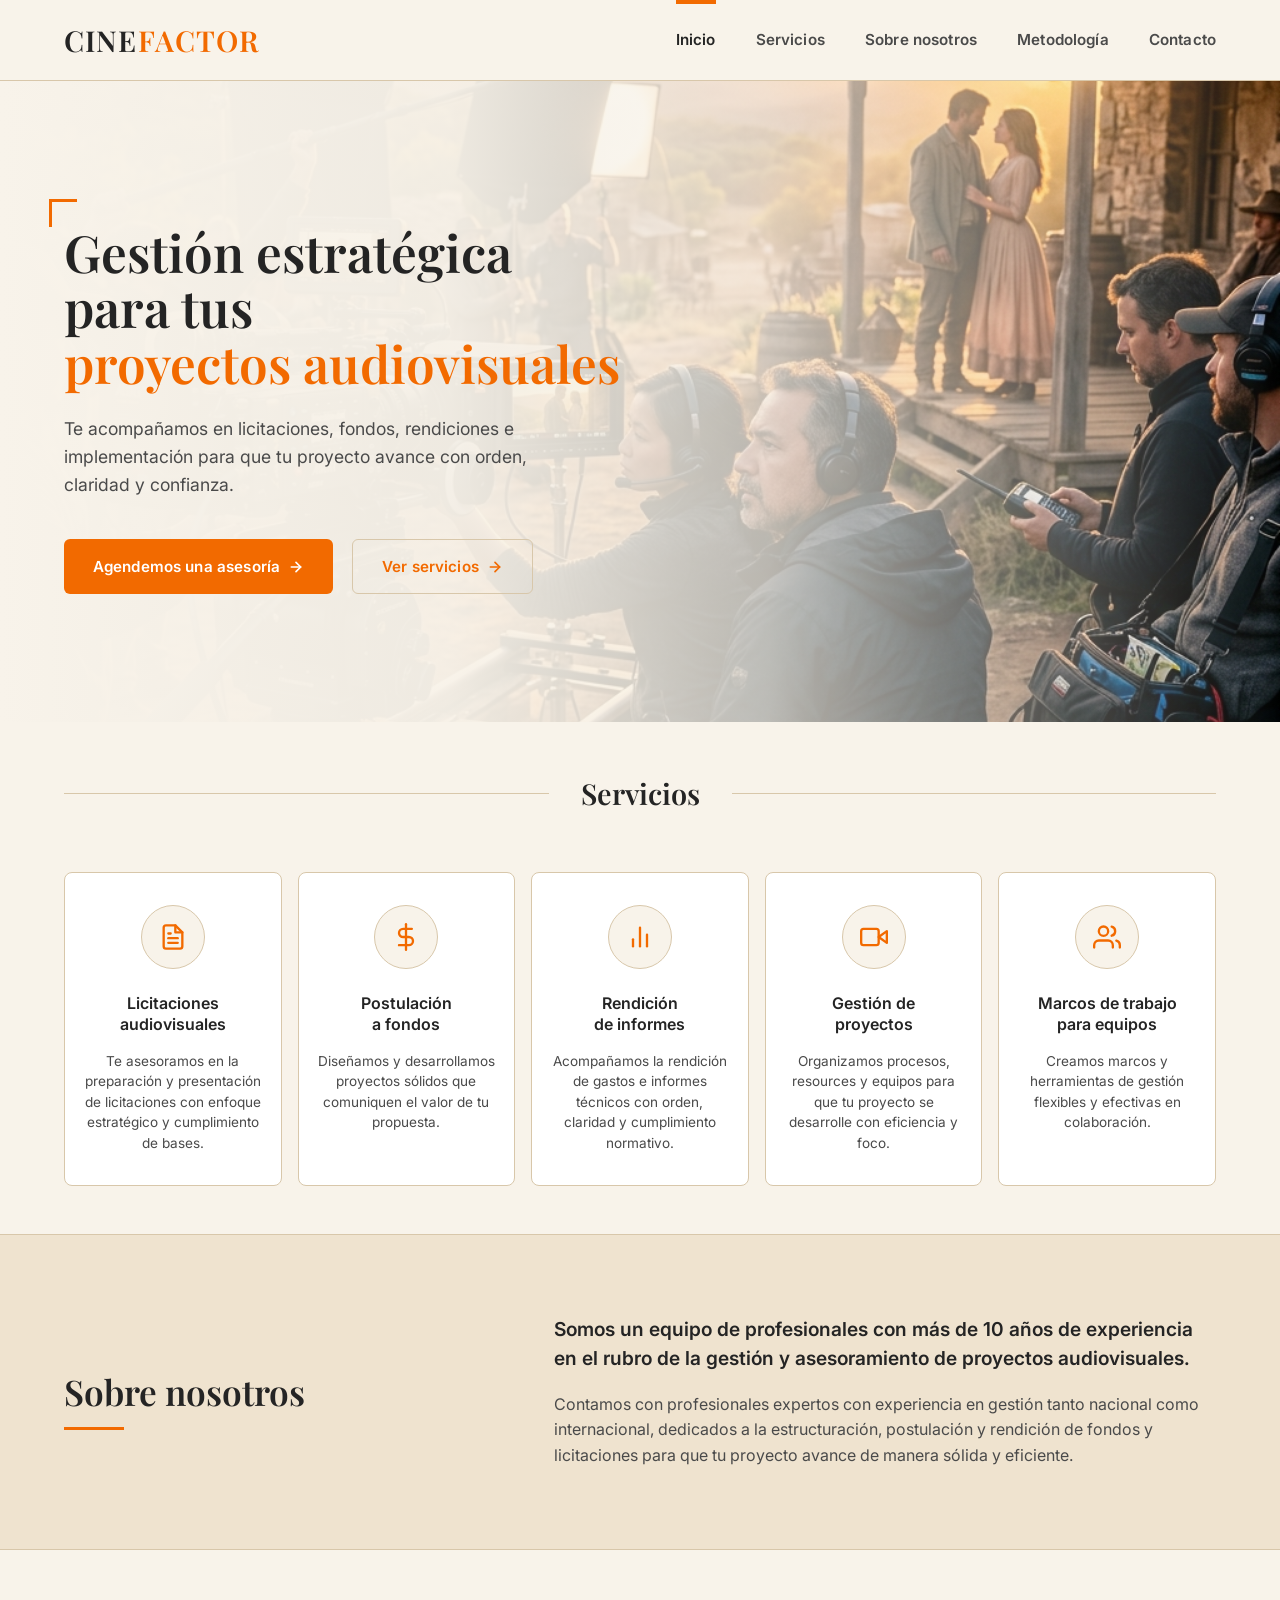
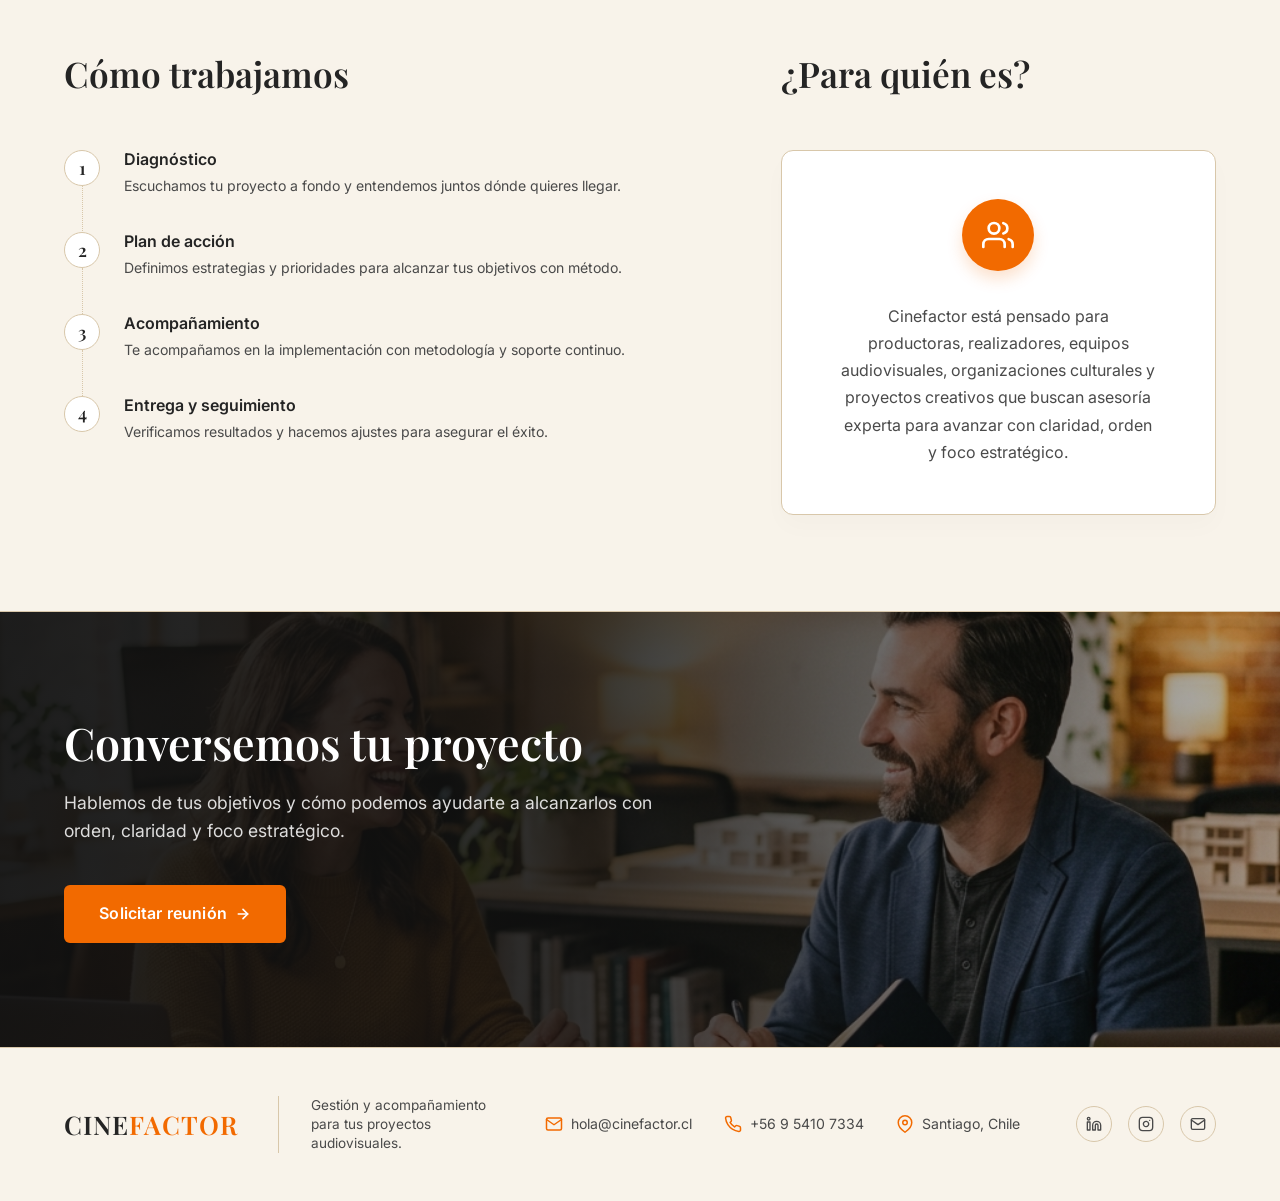
==== index.html @ 866f94a3 "Primer commit, spa cinefactor" ====
<!DOCTYPE html>
<html lang="es">

<head>
    <meta charset="UTF-8">
    <meta name="viewport" content="width=device-width, initial-scale=1.0">
    <title>Cinefactor | Gestión de Proyectos Audiovisuales, Licitaciones y Fondos</title>
    
    <!-- SEO Meta Tags -->
    <meta name="description" content="Asesoría y gestión estratégica para proyectos audiovisuales en Chile. Expertos en postulación a fondos públicos, licitaciones, rendición de informes y marcos de trabajo para productoras y realizadores.">
    <meta name="keywords" content="gestión audiovisual, proyectos audiovisuales chile, licitaciones audiovisuales, fondos de cultura, postulación fondos públicos, rendición de informes, productora audiovisual, asesoría audiovisual chile, cinefactor">
    <meta name="author" content="Cinefactor">
    <meta name="robots" content="index, follow">
    <link rel="canonical" href="https://www.cinefactor.cl/">

    <!-- Open Graph / Facebook -->
    <meta property="og:type" content="website">
    <meta property="og:url" content="https://www.cinefactor.cl/">
    <meta property="og:title" content="Cinefactor | Gestión y Asesoría de Proyectos Audiovisuales">
    <meta property="og:description" content="Acompañamos a productoras, realizadores y proyectos creativos en la postulación a fondos, licitaciones y administración de recursos con foco estratégico.">
    <meta property="og:image" content="https://www.cinefactor.cl/images/banner.png">

    <!-- Twitter -->
    <meta property="twitter:card" content="summary_large_image">
    <meta property="twitter:url" content="https://www.cinefactor.cl/">
    <meta property="twitter:title" content="Cinefactor | Gestión y Asesoría de Proyectos Audiovisuales">
    <meta property="twitter:description" content="Acompañamos a productoras, realizadores y proyectos creativos en la postulación a fondos, licitaciones y administración de recursos con foco estratégico.">
    <meta property="twitter:image" content="https://www.cinefactor.cl/images/banner.png">

    <!-- Google Fonts: Playfair Display & Inter -->
    <link rel="preconnect" href="https://fonts.googleapis.com">
    <link rel="preconnect" href="https://fonts.gstatic.com" crossorigin>
    <link
        href="https://fonts.googleapis.com/css2?family=Inter:wght@400;600&family=Playfair+Display:ital,wght@0,600;1,600&display=swap"
        rel="stylesheet">

    <!-- Link styles -->
    <link href="css/style.css" rel="stylesheet">

    <!-- Structured Data (JSON-LD Schema) -->
    <script type="application/ld+json">
    {
      "@context": "https://schema.org",
      "@type": "ProfessionalService",
      "name": "Cinefactor",
      "image": "https://www.cinefactor.cl/images/banner.png",
      "description": "Equipo de profesionales con más de 10 años de experiencia en la gestión y asesoramiento estratégico de proyectos audiovisuales, licitaciones, fondos públicos y rendición de informes en Chile.",
      "url": "https://www.cinefactor.cl/",
      "telephone": "+56954107334",
      "address": {
        "@type": "PostalAddress",
        "addressLocality": "Santiago",
        "addressCountry": "CL"
      },
      "email": "hola@cinefactor.cl",
      "areaServed": "Chile",
      "knowsAbout": [
        "Gestión de Proyectos Audiovisuales",
        "Licitaciones Audiovisuales",
        "Postulación a Fondos Públicos",
        "Rendición de Cuentas e Informes",
        "Marcos de Trabajo para Equipos"
      ]
    }
    </script>
</head>

<body>

    <!-- NAVBAR -->
    <header>
        <div class="container">
            <nav class="navbar">
                <a href="/" class="logo">
                    <span class="logo-cine">CINE</span><span class="logo-factor">FACTOR</span>
                </a>
                <ul class="nav-links">
                    <li class="active"><a href="#inicio">Inicio</a></li>
                    <li><a href="#servicios">Servicios</a></li>
                    <li><a href="#sobre-nosotros">Sobre nosotros</a></li>
                    <li><a href="#metodologia">Metodología</a></li>
                    <li><a href="#contacto">Contacto</a></li>
                </ul>
            </nav>
        </div>
    </header>

    <!-- MAIN -->
    <main>

        <!-- HERO -->
        <section id="inicio" class="hero">
            <div class="container">
                <div class="hero-content">
                    <div class="hero-title-container">
                        <h1>Gestión estratégica<br>para tus <br><span class="highlight">proyectos audiovisuales</span>
                        </h1>
                    </div>
                    <p class="hero-description">
                        Te acompañamos en licitaciones, fondos, rendiciones e implementación para que tu proyecto
                        avance con orden, claridad y confianza.
                    </p>
                    <div class="hero-buttons">
                        <a href="#contacto" class="btn-primary">
                            Agendemos una asesoría
                            <svg width="16" height="16" viewBox="0 0 24 24" fill="none" stroke="currentColor"
                                stroke-width="2.5" stroke-linecap="round" stroke-linejoin="round">
                                <line x1="5" y1="12" x2="19" y2="12"></line>
                                <polyline points="12 5 19 12 12 19"></polyline>
                            </svg>
                        </a>
                        <a href="#servicios" class="btn-secondary">
                            Ver servicios
                            <svg width="16" height="16" viewBox="0 0 24 24" fill="none" stroke="currentColor"
                                stroke-width="2.5" stroke-linecap="round" stroke-linejoin="round">
                                <line x1="5" y1="12" x2="19" y2="12"></line>
                                <polyline points="12 5 19 12 12 19"></polyline>
                            </svg>
                        </a>
                    </div>
                </div>
            </div>
        </section>

        <!-- SERVICIOS -->
        <section id="servicios" class="servicios">
            <div class="container">
                <div class="servicios-header">
                    <div class="line"></div>
                    <h2>Servicios</h2>
                    <div class="line"></div>
                </div>
                <div class="servicios-grid">
                    <!-- CARD 1 -->
                    <div class="servicio-card">
                        <div class="servicio-icon-wrapper">
                            <!-- Icon: Document/Clipboard representing licitaciones -->
                            <svg viewBox="0 0 24 24" fill="none" stroke="currentColor" stroke-width="2"
                                stroke-linecap="round" stroke-linejoin="round">
                                <path d="M14 2H6a2 2 0 0 0-2 2v16a2 2 0 0 0 2 2h12a2 2 0 0 0 2-2V8z"></path>
                                <polyline points="14 2 14 8 20 8"></polyline>
                                <line x1="16" y1="13" x2="8" y2="13"></line>
                                <line x1="16" y1="17" x2="8" y2="17"></line>
                                <polyline points="10 9 9 9 8 9"></polyline>
                            </svg>
                        </div>
                        <h3>Licitaciones<br>audiovisuales</h3>
                        <p>Te asesoramos en la preparación y presentación de licitaciones con enfoque estratégico y
                            cumplimiento de bases.</p>
                    </div>
                    <!-- CARD 2 -->
                    <div class="servicio-card">
                        <div class="servicio-icon-wrapper">
                            <!-- Icon: Dollar/Funding representing postulación -->
                            <svg viewBox="0 0 24 24" fill="none" stroke="currentColor" stroke-width="2"
                                stroke-linecap="round" stroke-linejoin="round">
                                <line x1="12" y1="1" x2="12" y2="23"></line>
                                <path d="M17 5H9.5a3.5 3.5 0 0 0 0 7h5a3.5 3.5 0 0 1 0 7H6"></path>
                            </svg>
                        </div>
                        <h3>Postulación<br>a fondos</h3>
                        <p>Diseñamos y desarrollamos proyectos sólidos que comuniquen el valor de tu propuesta.</p>
                    </div>
                    <!-- CARD 3 -->
                    <div class="servicio-card">
                        <div class="servicio-icon-wrapper">
                            <!-- Icon: Bar Chart representing informes -->
                            <svg viewBox="0 0 24 24" fill="none" stroke="currentColor" stroke-width="2"
                                stroke-linecap="round" stroke-linejoin="round">
                                <line x1="18" y1="20" x2="18" y2="10"></line>
                                <line x1="12" y1="20" x2="12" y2="4"></line>
                                <line x1="6" y1="20" x2="6" y2="14"></line>
                            </svg>
                        </div>
                        <h3>Rendición<br>de informes</h3>
                        <p>Acompañamos la rendición de gastos e informes técnicos con orden, claridad y cumplimiento
                            normativo.</p>
                    </div>
                    <!-- CARD 4 -->
                    <div class="servicio-card">
                        <div class="servicio-icon-wrapper">
                            <!-- Icon: Video/Project representing gestión -->
                            <svg viewBox="0 0 24 24" fill="none" stroke="currentColor" stroke-width="2"
                                stroke-linecap="round" stroke-linejoin="round">
                                <polygon points="23 7 16 12 23 17 23 7"></polygon>
                                <rect x="1" y="5" width="15" height="14" rx="2" ry="2"></rect>
                            </svg>
                        </div>
                        <h3>Gestión de<br>proyectos</h3>
                        <p>Organizamos procesos, resources y equipos para que tu proyecto se desarrolle con eficiencia y
                            foco.</p>
                    </div>
                    <!-- CARD 5 -->
                    <div class="servicio-card">
                        <div class="servicio-icon-wrapper">
                            <!-- Icon: Group/Framework representing marcos de trabajo -->
                            <svg viewBox="0 0 24 24" fill="none" stroke="currentColor" stroke-width="2"
                                stroke-linecap="round" stroke-linejoin="round">
                                <path d="M17 21v-2a4 4 0 0 0-4-4H5a4 4 0 0 0-4 4v2"></path>
                                <circle cx="9" cy="7" r="4"></circle>
                                <path d="M23 21v-2a4 4 0 0 0-3-3.87"></path>
                                <path d="M16 3.13a4 4 0 0 1 0 7.75"></path>
                            </svg>
                        </div>
                        <h3>Marcos de trabajo<br>para equipos</h3>
                        <p>Creamos marcos y herramientas de gestión flexibles y efectivas en colaboración.</p>
                    </div>
                </div>
            </div>
        </section>

        <!-- SOBRE NOSOTROS -->
        <section id="sobre-nosotros" class="sobre-nosotros">
            <div class="container">
                <div class="sobre-nosotros-grid">
                    <div class="sobre-nosotros-title">
                        <h2>Sobre nosotros</h2>
                    </div>
                    <div class="sobre-nosotros-content">
                        <p class="lead-text">
                            Somos un equipo de profesionales con más de 10 años de experiencia en el rubro de la gestión
                            y asesoramiento de proyectos audiovisuales.
                        </p>
                        <p>
                            Contamos con profesionales expertos con experiencia en gestión tanto nacional como
                            internacional, dedicados a la estructuración, postulación y rendición de fondos y
                            licitaciones para que tu proyecto avance de manera sólida y eficiente.
                        </p>
                    </div>
                </div>
            </div>
        </section>

        <!-- METODOLOGÍA (CÓMO TRABAJAMOS & ¿PARA QUIÉN ES?) -->
        <section id="metodologia" class="metodologia">
            <div class="container">
                <div class="metodologia-grid">
                    <!-- COL 1: CÓMO TRABAJAMOS -->
                    <div class="metodologia-column-work">
                        <h2>Cómo trabajamos</h2>
                        <div class="process-flow-vertical">
                            <!-- STEP 1 -->
                            <div class="process-step-vertical">
                                <div class="step-num-container">
                                    <div class="step-num">1</div>
                                </div>
                                <div class="step-desc">
                                    <h4>Diagnóstico</h4>
                                    <p>Escuchamos tu proyecto a fondo y entendemos juntos dónde quieres llegar.</p>
                                </div>
                            </div>
                            <!-- STEP 2 -->
                            <div class="process-step-vertical">
                                <div class="step-num-container">
                                    <div class="step-num">2</div>
                                </div>
                                <div class="step-desc">
                                    <h4>Plan de acción</h4>
                                    <p>Definimos estrategias y prioridades para alcanzar tus objetivos con método.</p>
                                </div>
                            </div>
                            <!-- STEP 3 -->
                            <div class="process-step-vertical">
                                <div class="step-num-container">
                                    <div class="step-num">3</div>
                                </div>
                                <div class="step-desc">
                                    <h4>Acompañamiento</h4>
                                    <p>Te acompañamos en la implementación con metodología y soporte continuo.</p>
                                </div>
                            </div>
                            <!-- STEP 4 -->
                            <div class="process-step-vertical">
                                <div class="step-num-container">
                                    <div class="step-num">4</div>
                                </div>
                                <div class="step-desc">
                                    <h4>Entrega y seguimiento</h4>
                                    <p>Verificamos resultados y hacemos ajustes para asegurar el éxito.</p>
                                </div>
                            </div>
                        </div>
                    </div>

                    <!-- COL 2: ¿PARA QUIÉN ES? -->
                    <div class="metodologia-column-audience">
                        <h2>¿Para quién es?</h2>
                        <div class="audience-box">
                            <div class="audience-icon-wrapper">
                                <svg viewBox="0 0 24 24" fill="none" stroke="currentColor" stroke-width="2"
                                    stroke-linecap="round" stroke-linejoin="round">
                                    <path d="M17 21v-2a4 4 0 0 0-4-4H5a4 4 0 0 0-4 4v2"></path>
                                    <circle cx="9" cy="7" r="4"></circle>
                                    <path d="M23 21v-2a4 4 0 0 0-3-3.87"></path>
                                    <path d="M16 3.13a4 4 0 0 1 0 7.75"></path>
                                </svg>
                            </div>
                            <p>
                                Cinefactor está pensado para productoras, realizadores, equipos audiovisuales,
                                organizaciones culturales y proyectos creativos que buscan asesoría experta para avanzar
                                con claridad, orden y foco estratégico.
                            </p>
                        </div>
                    </div>
                </div>
            </div>
        </section>

        <!-- CONVERSEMOS TU PROYECTO (SECCIÓN CONTACTO COMPLETA) -->
        <section id="contacto" class="contacto-seccion">
            <div class="contacto-seccion-bg"></div>
            <div class="contacto-seccion-overlay"></div>
            <div class="container">
                <div class="contacto-seccion-content">
                    <h2>Conversemos tu proyecto</h2>
                    <p>Hablemos de tus objetivos y cómo podemos ayudarte a alcanzarlos con orden, claridad y foco
                        estratégico.</p>
                    <a href="mailto:hola@cinefactor.cl" class="btn-primary">
                        Solicitar reunión
                        <svg width="16" height="16" viewBox="0 0 24 24" fill="none" stroke="currentColor"
                            stroke-width="2.5" stroke-linecap="round" stroke-linejoin="round">
                            <line x1="5" y1="12" x2="19" y2="12"></line>
                            <polyline points="12 5 19 12 12 19"></polyline>
                        </svg>
                    </a>
                </div>
            </div>
        </section>

    </main>

    <!-- FOOTER -->
    <footer>
        <div class="container">
            <div class="footer-content">
                <div class="footer-left">
                    <div class="footer-logo">
                        <a href="/" class="logo">
                            <span class="logo-cine">CINE</span><span class="logo-factor">FACTOR</span>
                        </a>
                    </div>
                    <p class="footer-slogan">
                        Gestión y acompañamiento para tus proyectos audiovisuales.
                    </p>
                </div>
                <div class="footer-right">
                    <div class="footer-contacts">
                        <a href="mailto:hola@cinefactor.cl" class="contact-item">
                            <svg viewBox="0 0 24 24" fill="none" stroke="currentColor" stroke-width="2"
                                stroke-linecap="round" stroke-linejoin="round">
                                <path d="M4 4h16c1.1 0 2 .9 2 2v12c0 1.1-.9 2-2 2H4c-1.1 0-2-.9-2-2V6c0-1.1.9-2 2-2z">
                                </path>
                                <polyline points="22,6 12,13 2,6"></polyline>
                            </svg>
                            hola@cinefactor.cl
                        </a>
                        <a href="tel:+56882345678" class="contact-item">
                            <svg viewBox="0 0 24 24" fill="none" stroke="currentColor" stroke-width="2"
                                stroke-linecap="round" stroke-linejoin="round">
                                <path
                                    d="M22 16.92v3a2 2 0 0 1-2.18 2 19.79 19.79 0 0 1-8.63-3.07 19.5 19.5 0 0 1-6-6 19.79 19.79 0 0 1-3.07-8.67A2 2 0 0 1 4.11 2h3a2 2 0 0 1 2 1.72 12.84 12.84 0 0 0 .7 2.81 2 2 0 0 1-.45 2.11L8.09 9.91a16 16 0 0 0 6 6l1.27-1.27a2 2 0 0 1 2.11-.45 12.84 12.84 0 0 0 2.81.7A2 2 0 0 1 22 16.92z">
                                </path>
                            </svg>
                            +56 9 5410 7334
                        </a>
                        <span class="contact-item">
                            <svg viewBox="0 0 24 24" fill="none" stroke="currentColor" stroke-width="2"
                                stroke-linecap="round" stroke-linejoin="round">
                                <path d="M21 10c0 7-9 13-9 13s-9-6-9-13a9 9 0 0 1 18 0z"></path>
                                <circle cx="12" cy="10" r="3"></circle>
                            </svg>
                            Santiago, Chile
                        </span>
                    </div>
                    <div class="footer-socials">
                        <a href="https://linkedin.com" target="_blank" rel="noopener noreferrer" class="social-link"
                            aria-label="LinkedIn">
                            <svg viewBox="0 0 24 24" fill="none" stroke="currentColor" stroke-width="2"
                                stroke-linecap="round" stroke-linejoin="round">
                                <path
                                    d="M16 8a6 6 0 0 1 6 6v7h-4v-7a2 2 0 0 0-2-2 2 2 0 0 0-2 2v7h-4v-7a6 6 0 0 1 6-6z">
                                </path>
                                <rect x="2" y="9" width="4" height="12"></rect>
                                <circle cx="4" cy="4" r="2"></circle>
                            </svg>
                        </a>
                        <a href="https://instagram.com" target="_blank" rel="noopener noreferrer" class="social-link"
                            aria-label="Instagram">
                            <svg viewBox="0 0 24 24" fill="none" stroke="currentColor" stroke-width="2"
                                stroke-linecap="round" stroke-linejoin="round">
                                <rect x="2" y="2" width="20" height="20" rx="5" ry="5"></rect>
                                <path d="M16 11.37A4 4 0 1 1 12.63 8 4 4 0 0 1 16 11.37z"></path>
                                <line x1="17.5" y1="6.5" x2="17.51" y2="6.5"></line>
                            </svg>
                        </a>
                        <a href="mailto:hola@cinefactor.cl" class="social-link" aria-label="Email">
                            <svg viewBox="0 0 24 24" fill="none" stroke="currentColor" stroke-width="2"
                                stroke-linecap="round" stroke-linejoin="round">
                                <path d="M4 4h16c1.1 0 2 .9 2 2v12c0 1.1-.9 2-2 2H4c-1.1 0-2-.9-2-2V6c0-1.1.9-2 2-2z">
                                </path>
                                <polyline points="22,6 12,13 2,6"></polyline>
                            </svg>
                        </a>
                    </div>
                </div>
            </div>
        </div>
    </footer>

</body>

</html>
---- css/style.css ----
/* Custom styles for Cineforma Landing Page */

:root {
    --bg-primary: #F8F3EA;       /* Marfil / blanco cálido */
    --bg-secondary: #EFE3CF;     /* Crema suave */
    --color-accent: #F26A00;     /* Naranja tungsteno */
    --color-accent-light: #FF9A1F; /* Ámbar cálido */
    --color-text-primary: #242424; /* Carbon black */
    --color-text-secondary: #4A4A4A; /* Gris carbón suave */
    --color-border: #D8C7AA;     /* Arena clara */
    --color-contrast: #111111;   /* Carbón profundo */
    --color-white: #FFFFFF;
}

* {
    box-sizing: border-box;
    margin: 0;
    padding: 0;
}

body {
    background-color: var(--bg-primary);
    color: var(--color-text-primary);
    font-family: 'Inter', sans-serif;
    font-weight: 400;
    line-height: 1.6;
    overflow-x: hidden;
    -webkit-font-smoothing: antialiased;
}

.container {
    width: 100%;
    max-width: 1200px;
    margin: 0 auto;
    padding: 0 1.5rem;
}

/* NAVBAR */
header {
    border-bottom: 1px solid var(--color-border);
    background-color: var(--bg-primary);
    position: relative;
    z-index: 100;
}

.navbar {
    display: flex;
    justify-content: space-between;
    align-items: center;
    height: 80px;
}

.logo {
    font-family: 'Playfair Display', serif;
    font-weight: 600;
    font-size: 1.8rem;
    letter-spacing: 0.04em;
    text-decoration: none;
    display: flex;
}

.logo-cine {
    color: var(--color-text-primary);
}

.logo-factor {
    color: var(--color-accent);
}

.nav-links {
    display: flex;
    list-style: none;
    gap: 2.5rem;
    height: 100%;
    align-items: center;
}

.nav-links li {
    height: 100%;
    display: flex;
    align-items: center;
    position: relative;
}

.nav-links a {
    text-decoration: none;
    color: var(--color-text-secondary);
    font-family: 'Inter', sans-serif;
    font-weight: 600;
    font-size: 0.95rem;
    letter-spacing: 0.01em;
    transition: color 0.2s ease;
}

.nav-links a:hover {
    color: var(--color-text-primary);
}

.nav-links li.active a {
    color: var(--color-text-primary);
}

/* Line above active link as seen in the mockup top header area */
.nav-links li.active::before {
    content: "";
    position: absolute;
    top: 0;
    left: 0;
    right: 0;
    height: 4px;
    background-color: var(--color-accent);
}

/* HERO SECTION */
.hero {
    padding: 8rem 0;
    position: relative;
    background-image: linear-gradient(90deg, #F8F3EA 0%, rgba(248, 243, 234, 0.96) 35%, rgba(248, 243, 234, 0.75) 60%, rgba(248, 243, 234, 0) 100%), url('../images/banner.png');
    background-size: cover;
    background-position: center right;
    background-repeat: no-repeat;
    min-height: 600px;
    display: flex;
    align-items: center;
}

.hero-content {
    display: flex;
    flex-direction: column;
    max-width: 600px;
    position: relative;
    z-index: 5;
}

.hero-title-container {
    position: relative;
    padding-top: 1rem;
}

/* Orange L-shaped bracket in hero */
.hero-title-container::before {
    content: "";
    position: absolute;
    top: -10px;
    left: -15px;
    width: 25px;
    height: 25px;
    border-top: 3px solid var(--color-accent);
    border-left: 3px solid var(--color-accent);
}

.hero h1 {
    font-family: 'Playfair Display', serif;
    font-weight: 600;
    font-size: 3.2rem;
    line-height: 1.08;
    color: var(--color-text-primary);
    margin-bottom: 1.5rem;
}

.hero h1 span.highlight {
    color: var(--color-accent);
}

.hero-description {
    font-family: 'Inter', sans-serif;
    font-weight: 400;
    font-size: 1.1rem;
    color: var(--color-text-secondary);
    line-height: 1.6;
    margin-bottom: 2.5rem;
    max-width: 520px;
}

.hero-buttons {
    display: flex;
    gap: 1.2rem;
}

.btn-primary {
    display: inline-flex;
    align-items: center;
    background-color: var(--color-accent);
    color: var(--color-white);
    padding: 0.9rem 1.8rem;
    border-radius: 6px;
    text-decoration: none;
    font-family: 'Inter', sans-serif;
    font-weight: 600;
    letter-spacing: 0.01em;
    font-size: 0.95rem;
    transition: background-color 0.2s ease, transform 0.1s ease;
    border: none;
    cursor: pointer;
}

.btn-primary:hover {
    background-color: #d15c00;
}

.btn-primary svg {
    margin-left: 0.5rem;
    transition: transform 0.2s ease;
}

.btn-primary:hover svg {
    transform: translate(2px, -2px);
}

.btn-secondary {
    display: inline-flex;
    align-items: center;
    background-color: transparent;
    color: var(--color-accent);
    padding: 0.9rem 1.8rem;
    border-radius: 6px;
    text-decoration: none;
    font-family: 'Inter', sans-serif;
    font-weight: 600;
    letter-spacing: 0.01em;
    font-size: 0.95rem;
    border: 1px solid var(--color-border);
    transition: background-color 0.2s ease, border-color 0.2s ease;
    cursor: pointer;
}

.btn-secondary:hover {
    background-color: rgba(242, 106, 0, 0.04);
    border-color: var(--color-accent);
}

.btn-secondary svg {
    margin-left: 0.5rem;
    transition: transform 0.2s ease;
}

.btn-secondary:hover svg {
    transform: translateX(3px);
}

/* Banner image frame with corner brackets */
.hero-image-wrapper {
    position: relative;
    width: 100%;
}

.hero-image-wrapper::before {
    content: "";
    position: absolute;
    top: -12px;
    left: -12px;
    width: 30px;
    height: 30px;
    border-top: 2.5px solid var(--color-white);
    border-left: 2.5px solid var(--color-white);
    z-index: 10;
}

.hero-image-wrapper::after {
    content: "";
    position: absolute;
    bottom: -12px;
    right: -12px;
    width: 30px;
    height: 30px;
    border-bottom: 2.5px solid var(--color-white);
    border-right: 2.5px solid var(--color-white);
    z-index: 10;
}

.hero-banner {
    width: 100%;
    height: auto;
    object-fit: cover;
    border-radius: 4px;
    display: block;
    box-shadow: 0 10px 30px rgba(0,0,0,0.08);
}

/* SERVICIOS SECTION */
.servicios {
    padding: 3rem 0;
}

.servicios-header {
    display: flex;
    align-items: center;
    justify-content: center;
    margin-bottom: 3.5rem;
    width: 100%;
}

.servicios-header .line {
    flex: 1;
    height: 1px;
    background-color: var(--color-border);
}

.servicios-header h2 {
    font-family: 'Playfair Display', serif;
    font-weight: 600;
    font-size: 1.8rem;
    padding: 0 2rem;
    color: var(--color-text-primary);
    white-space: nowrap;
}

.servicios-grid {
    display: grid;
    grid-template-columns: repeat(5, 1fr);
    gap: 1rem;
}

.servicio-card {
    background-color: var(--color-white);
    border: 1px solid var(--color-border);
    border-radius: 8px;
    padding: 2rem 1.2rem;
    text-align: center;
    display: flex;
    flex-direction: column;
    align-items: center;
    transition: transform 0.2s ease, box-shadow 0.2s ease;
}

.servicio-card:hover {
    transform: translateY(-4px);
    box-shadow: 0 12px 24px rgba(36,36,36,0.04);
    border-color: var(--color-accent);
}

.servicio-icon-wrapper {
    width: 64px;
    height: 64px;
    border-radius: 50%;
    border: 1px solid var(--color-border);
    display: flex;
    justify-content: center;
    align-items: center;
    margin-bottom: 1.5rem;
    background-color: var(--bg-primary);
}

.servicio-icon-wrapper svg {
    width: 28px;
    height: 28px;
    color: var(--color-accent);
}

.servicio-card h3 {
    font-family: 'Inter', sans-serif;
    font-weight: 600;
    font-size: 1rem;
    color: var(--color-text-primary);
    margin-bottom: 1rem;
    line-height: 1.3;
}

.servicio-card p {
    font-family: 'Inter', sans-serif;
    font-weight: 400;
    font-size: 0.85rem;
    color: var(--color-text-secondary);
    line-height: 1.5;
}

/* METODOLOGÍA SECTION (CÓMO TRABAJAMOS & ¿PARA QUIÉN ES?) */
.metodologia {
    padding: 6rem 0;
    background-color: var(--bg-primary);
}

.metodologia-grid {
    display: grid;
    grid-template-columns: 1.2fr 0.8fr;
    gap: 4rem;
}

.metodologia-column-work, 
.metodologia-column-audience {
    display: flex;
    flex-direction: column;
}

.metodologia-column-work h2, 
.metodologia-column-audience h2 {
    font-family: 'Playfair Display', serif;
    font-weight: 600;
    font-size: 2.2rem;
    color: var(--color-text-primary);
    margin-bottom: 3rem;
}

/* VERTICAL PROCESS TIMELINE */
.process-flow-vertical {
    display: flex;
    flex-direction: column;
    gap: 2.2rem;
    position: relative;
}

.process-step-vertical {
    display: flex;
    gap: 1.5rem;
    align-items: flex-start;
    position: relative;
}

.step-num-container {
    display: flex;
    flex-direction: column;
    align-items: center;
    position: relative;
}

.step-num {
    width: 36px;
    height: 36px;
    border-radius: 50%;
    border: 1px solid var(--color-border);
    background-color: var(--color-white);
    color: var(--color-text-primary);
    display: flex;
    justify-content: center;
    align-items: center;
    font-family: 'Playfair Display', serif;
    font-weight: 600;
    font-size: 1.1rem;
    z-index: 2;
}

/* Vertical connection dotted line */
.process-step-vertical:not(:last-child)::after {
    content: "";
    position: absolute;
    top: 36px;
    left: 18px; /* half of 36px */
    bottom: -36px;
    width: 1px;
    border-left: 1px dotted var(--color-border);
    z-index: 1;
}

.step-desc h4 {
    font-family: 'Inter', sans-serif;
    font-weight: 600;
    font-size: 1rem;
    color: var(--color-text-primary);
    margin-bottom: 0.4rem;
    line-height: 1.2;
}

.step-desc p {
    font-family: 'Inter', sans-serif;
    font-weight: 400;
    font-size: 0.88rem;
    color: var(--color-text-secondary);
    line-height: 1.5;
}

/* AUDIENCE BOX */
.audience-box {
    background-color: var(--color-white);
    border: 1px solid var(--color-border);
    border-radius: 12px;
    padding: 3rem 2.2rem;
    text-align: center;
    display: flex;
    flex-direction: column;
    align-items: center;
    justify-content: center;
    height: calc(100% - 6rem);
    box-shadow: 0 12px 24px rgba(36,36,36,0.02);
}

.audience-icon-wrapper {
    width: 72px;
    height: 72px;
    border-radius: 50%;
    background-color: var(--color-accent);
    display: flex;
    justify-content: center;
    align-items: center;
    margin-bottom: 2rem;
    box-shadow: 0 8px 16px rgba(242, 106, 0, 0.2);
}

.audience-icon-wrapper svg {
    width: 32px;
    height: 32px;
    color: var(--color-white);
}

.audience-box p {
    font-family: 'Inter', sans-serif;
    font-weight: 400;
    font-size: 1rem;
    color: var(--color-text-secondary);
    line-height: 1.7;
    max-width: 320px;
    margin: 0;
}

/* FULL WIDTH CONTACT SECTION */
.contacto-seccion {
    position: relative;
    background-color: var(--color-contrast);
    overflow: hidden;
    padding: 6.5rem 0;
    display: flex;
    align-items: center;
    border-top: 1px solid var(--color-border);
}

.contacto-seccion-bg {
    position: absolute;
    top: 0;
    left: 0;
    width: 100%;
    height: 100%;
    background-image: url('../images/consultation.png');
    background-size: cover;
    background-position: center;
    z-index: 1;
}

.contacto-seccion-overlay {
    position: absolute;
    top: 0;
    left: 0;
    width: 100%;
    height: 100%;
    background: linear-gradient(90deg, rgba(17,17,17,0.95) 0%, rgba(17,17,17,0.85) 45%, rgba(17,17,17,0.3) 100%);
    z-index: 2;
}

.contacto-seccion-content {
    position: relative;
    z-index: 3;
    max-width: 600px;
    color: var(--color-white);
}

.contacto-seccion-content h2 {
    font-family: 'Playfair Display', serif;
    font-size: 2.8rem;
    font-weight: 600;
    color: var(--color-white);
    margin-bottom: 1.2rem;
    line-height: 1.2;
}

.contacto-seccion-content p {
    font-family: 'Inter', sans-serif;
    font-size: 1.1rem;
    line-height: 1.6;
    color: rgba(255, 255, 255, 0.85);
    margin-bottom: 2.5rem;
}

.contacto-seccion-content .btn-primary {
    width: fit-content;
    padding: 1rem 2.2rem;
    font-size: 1rem;
}

/* FOOTER */
footer {
    border-top: 1px solid var(--color-border);
    padding: 3rem 0;
    background-color: var(--bg-primary);
}

.footer-content {
    display: flex;
    justify-content: space-between;
    align-items: center;
}

.footer-left {
    display: flex;
    align-items: center;
    gap: 2.5rem;
}

.footer-logo {
    display: flex;
    flex-direction: column;
}

.footer-logo .logo {
    font-size: 1.6rem;
}

.footer-slogan {
    font-family: 'Inter', sans-serif;
    font-size: 0.85rem;
    color: var(--color-text-secondary);
    max-width: 240px;
    line-height: 1.4;
    padding-left: 2rem;
    border-left: 1px solid var(--color-border);
}

.footer-right {
    display: flex;
    align-items: center;
    gap: 3.5rem;
}

.footer-contacts {
    display: flex;
    gap: 2rem;
}

.contact-item {
    display: flex;
    align-items: center;
    gap: 0.5rem;
    text-decoration: none;
    color: var(--color-text-secondary);
    font-family: 'Inter', sans-serif;
    font-size: 0.88rem;
    transition: color 0.2s ease;
}

.contact-item:hover {
    color: var(--color-text-primary);
}

.contact-item svg {
    width: 18px;
    height: 18px;
    color: var(--color-accent);
}

.footer-socials {
    display: flex;
    gap: 1rem;
}

.social-link {
    width: 36px;
    height: 36px;
    border-radius: 50%;
    border: 1px solid var(--color-border);
    display: flex;
    justify-content: center;
    align-items: center;
    color: var(--color-text-secondary);
    transition: all 0.2s ease;
}

.social-link:hover {
    color: var(--color-accent);
    border-color: var(--color-accent);
    background-color: var(--color-white);
}

.social-link svg {
    width: 16px;
    height: 16px;
}

/* SOBRE NOSOTROS */
.sobre-nosotros {
    padding: 5rem 0;
    background-color: var(--bg-secondary);
    border-top: 1px solid var(--color-border);
    border-bottom: 1px solid var(--color-border);
}

.sobre-nosotros-grid {
    display: grid;
    grid-template-columns: 0.8fr 1.2fr;
    gap: 3rem;
    align-items: center;
}

.sobre-nosotros-title h2 {
    font-family: 'Playfair Display', serif;
    font-weight: 600;
    font-size: 2.2rem;
    color: var(--color-text-primary);
    position: relative;
}

.sobre-nosotros-title h2::after {
    content: "";
    position: absolute;
    bottom: -10px;
    left: 0;
    width: 60px;
    height: 3px;
    background-color: var(--color-accent);
}

.sobre-nosotros-content {
    display: flex;
    flex-direction: column;
    gap: 1.2rem;
}

.sobre-nosotros-content p.lead-text {
    font-family: 'Inter', sans-serif;
    font-weight: 600;
    font-size: 1.2rem;
    color: var(--color-text-primary);
    line-height: 1.5;
}

.sobre-nosotros-content p {
    font-family: 'Inter', sans-serif;
    font-weight: 400;
    font-size: 1rem;
    color: var(--color-text-secondary);
    line-height: 1.6;
}

/* RESPONSIVE DESIGN */
@media (max-width: 1024px) {
    .servicios-grid {
        grid-template-columns: repeat(3, 1fr);
        gap: 1.5rem;
    }
    
    .lower-grid {
        grid-template-columns: 1.2fr 0.8fr;
        gap: 3rem;
    }
    
    .lower-grid .contact-card {
        grid-column: span 2;
        min-height: 250px;
    }
}

@media (max-width: 768px) {
    .navbar {
        height: auto;
        flex-direction: column;
        padding: 1.5rem 0;
        gap: 1rem;
    }
    
    .nav-links {
        gap: 1.5rem;
    }
    
    .nav-links li.active::before {
        display: none;
    }
    
    .hero {
        background-image: linear-gradient(180deg, rgba(248, 243, 234, 0.96) 0%, rgba(248, 243, 234, 0.9) 65%, rgba(248, 243, 234, 0.6) 100%), url('../images/banner.png');
        background-position: center;
        padding: 5rem 0;
        min-height: auto;
    }
    
    .hero-content {
        align-items: center;
        text-align: center;
        margin: 0 auto;
    }
    
    .hero h1 {
        font-size: 2.5rem;
    }
    
    .hero-title-container::before {
        left: 0;
        right: 0;
        margin: 0 auto;
        width: 100px;
        border-left: none;
        border-right: none;
    }
    
    .hero-buttons {
        justify-content: center;
    }
    
    .servicios-grid {
        grid-template-columns: repeat(2, 1fr);
    }
    
    .metodologia-grid {
        grid-template-columns: 1fr;
        gap: 3.5rem;
    }
    
    .audience-box {
        height: auto;
    }
    
    .contacto-seccion {
        padding: 5rem 0;
        text-align: center;
    }
    
    .contacto-seccion-overlay {
        background: rgba(17, 17, 17, 0.88);
    }
    
    .contacto-seccion-content {
        margin: 0 auto;
    }
    
    .contacto-seccion-content h2 {
        font-size: 2.2rem;
    }
    
    .contacto-seccion-content .btn-primary {
        margin: 0 auto;
    }
    
    .footer-content {
        flex-direction: column;
        gap: 2rem;
        text-align: center;
    }
    
    .footer-left {
        flex-direction: column;
        gap: 1rem;
    }
    
    .footer-slogan {
        border-left: none;
        padding-left: 0;
    }
    
    .footer-right {
        flex-direction: column;
        gap: 1.5rem;
    }
    
    .footer-contacts {
        flex-direction: column;
        gap: 1rem;
    }
    
    .sobre-nosotros-grid {
        grid-template-columns: 1fr;
        gap: 1.5rem;
        text-align: center;
    }
    
    .sobre-nosotros-title h2::after {
        left: 0;
        right: 0;
        margin: 0 auto;
    }
}

@media (max-width: 480px) {
    .servicios-grid {
        grid-template-columns: 1fr;
    }
    
    .hero-buttons {
        flex-direction: column;
        width: 100%;
    }
    
    .btn-primary, .btn-secondary {
        width: 100%;
        justify-content: center;
    }
}
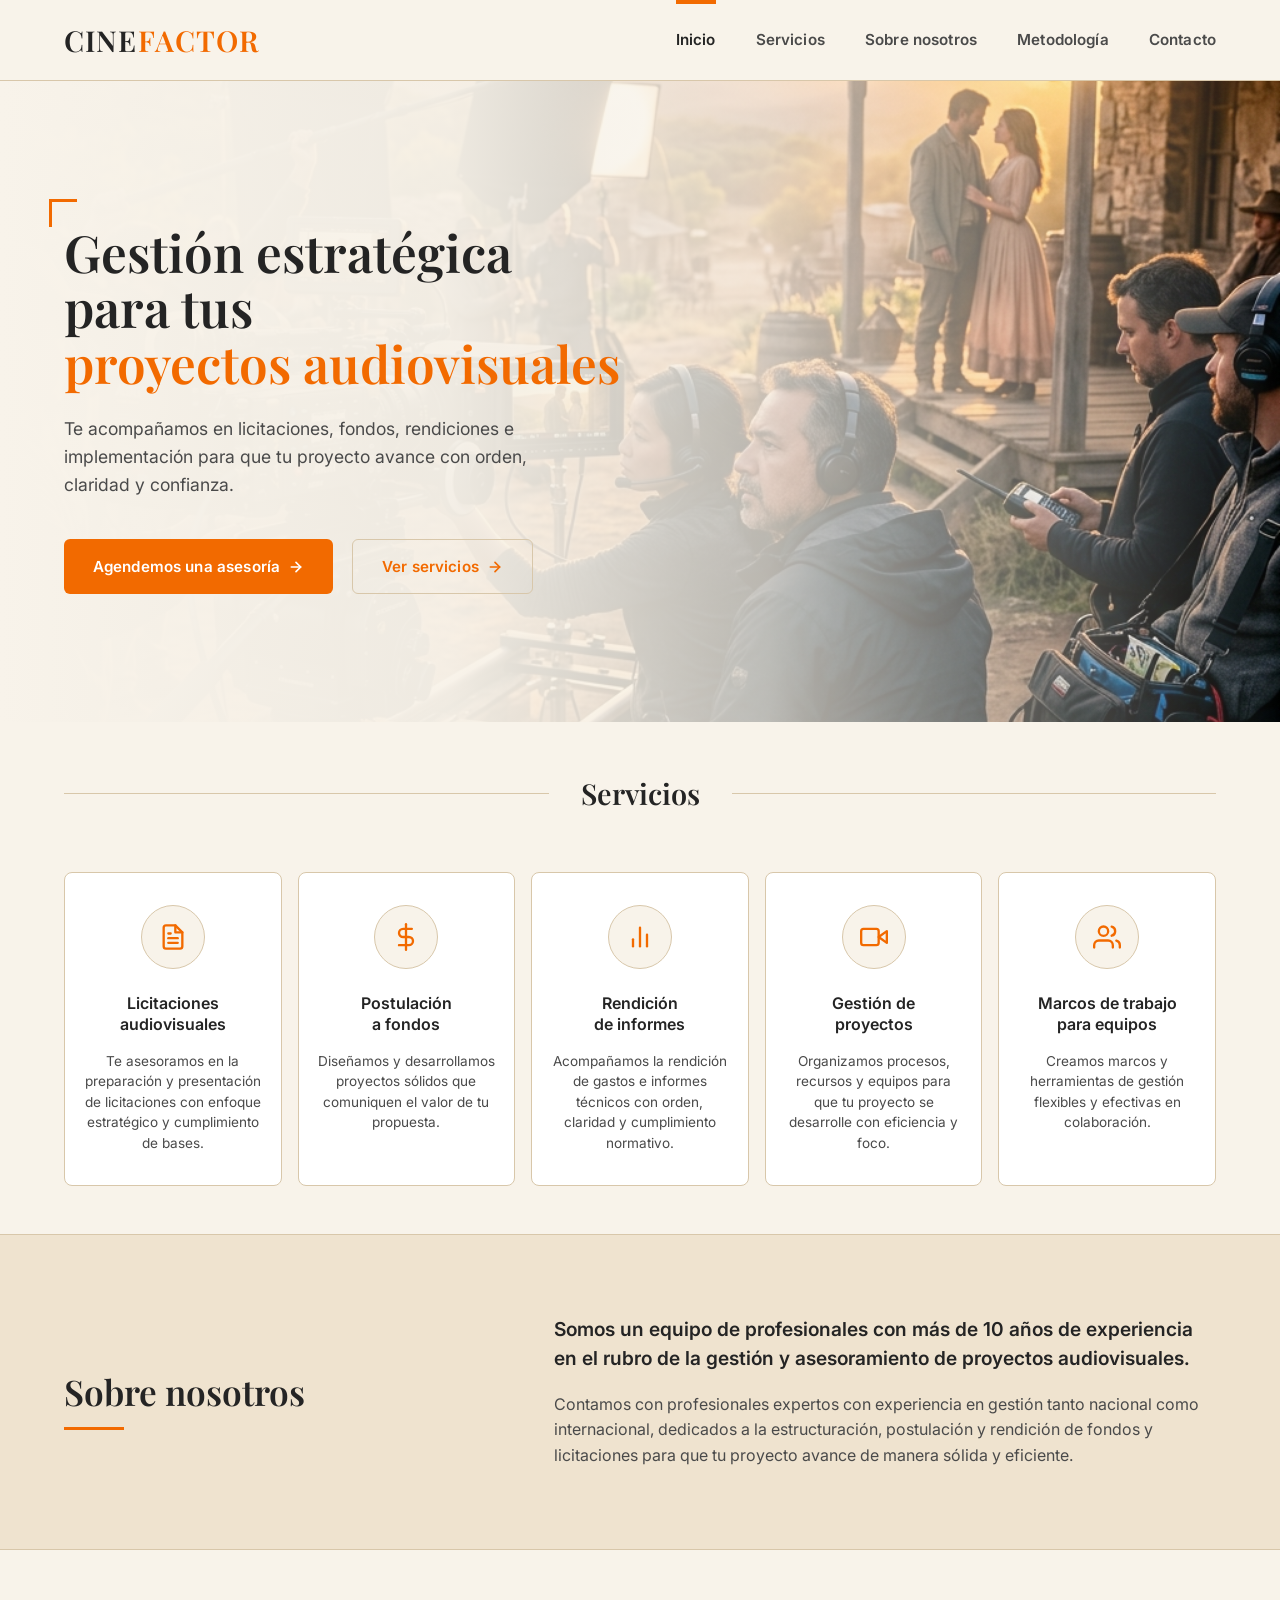
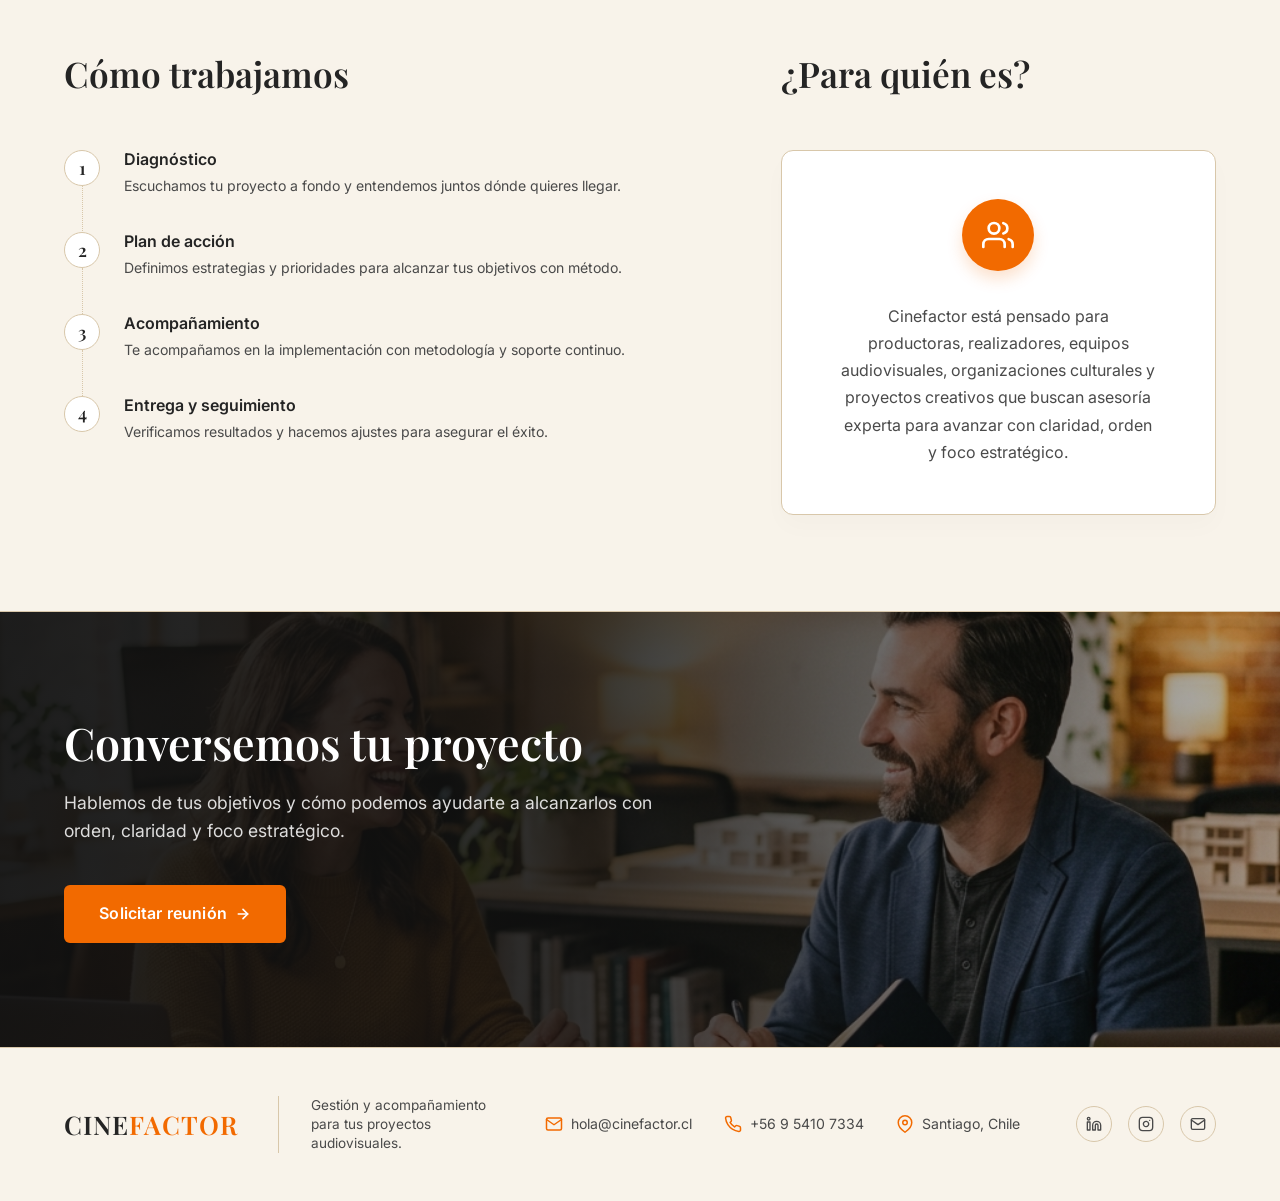
==== commit 8a6f04b4: "Corección ortográfica." ====
--- a/index.html
+++ b/index.html
@@ -5,10 +5,12 @@
     <meta charset="UTF-8">
     <meta name="viewport" content="width=device-width, initial-scale=1.0">
     <title>Cinefactor | Gestión de Proyectos Audiovisuales, Licitaciones y Fondos</title>
-    
+
     <!-- SEO Meta Tags -->
-    <meta name="description" content="Asesoría y gestión estratégica para proyectos audiovisuales en Chile. Expertos en postulación a fondos públicos, licitaciones, rendición de informes y marcos de trabajo para productoras y realizadores.">
-    <meta name="keywords" content="gestión audiovisual, proyectos audiovisuales chile, licitaciones audiovisuales, fondos de cultura, postulación fondos públicos, rendición de informes, productora audiovisual, asesoría audiovisual chile, cinefactor">
+    <meta name="description"
+        content="Asesoría y gestión estratégica para proyectos audiovisuales en Chile. Expertos en postulación a fondos públicos, licitaciones, rendición de informes y marcos de trabajo para productoras y realizadores.">
+    <meta name="keywords"
+        content="gestión audiovisual, proyectos audiovisuales chile, licitaciones audiovisuales, fondos de cultura, postulación fondos públicos, rendición de informes, productora audiovisual, asesoría audiovisual chile, cinefactor">
     <meta name="author" content="Cinefactor">
     <meta name="robots" content="index, follow">
     <link rel="canonical" href="https://www.cinefactor.cl/">
@@ -17,14 +19,16 @@
     <meta property="og:type" content="website">
     <meta property="og:url" content="https://www.cinefactor.cl/">
     <meta property="og:title" content="Cinefactor | Gestión y Asesoría de Proyectos Audiovisuales">
-    <meta property="og:description" content="Acompañamos a productoras, realizadores y proyectos creativos en la postulación a fondos, licitaciones y administración de recursos con foco estratégico.">
+    <meta property="og:description"
+        content="Acompañamos a productoras, realizadores y proyectos creativos en la postulación a fondos, licitaciones y administración de recursos con foco estratégico.">
     <meta property="og:image" content="https://www.cinefactor.cl/images/banner.png">
 
     <!-- Twitter -->
     <meta property="twitter:card" content="summary_large_image">
     <meta property="twitter:url" content="https://www.cinefactor.cl/">
     <meta property="twitter:title" content="Cinefactor | Gestión y Asesoría de Proyectos Audiovisuales">
-    <meta property="twitter:description" content="Acompañamos a productoras, realizadores y proyectos creativos en la postulación a fondos, licitaciones y administración de recursos con foco estratégico.">
+    <meta property="twitter:description"
+        content="Acompañamos a productoras, realizadores y proyectos creativos en la postulación a fondos, licitaciones y administración de recursos con foco estratégico.">
     <meta property="twitter:image" content="https://www.cinefactor.cl/images/banner.png">
 
     <!-- Google Fonts: Playfair Display & Inter -->
@@ -74,6 +78,11 @@
                 <a href="/" class="logo">
                     <span class="logo-cine">CINE</span><span class="logo-factor">FACTOR</span>
                 </a>
+                <button class="menu-toggle" aria-label="Abrir menú" aria-expanded="false">
+                    <span class="hamburger-line"></span>
+                    <span class="hamburger-line"></span>
+                    <span class="hamburger-line"></span>
+                </button>
                 <ul class="nav-links">
                     <li class="active"><a href="#inicio">Inicio</a></li>
                     <li><a href="#servicios">Servicios</a></li>
@@ -187,7 +196,7 @@
                             </svg>
                         </div>
                         <h3>Gestión de<br>proyectos</h3>
-                        <p>Organizamos procesos, resources y equipos para que tu proyecto se desarrolle con eficiencia y
+                        <p>Organizamos procesos, recursos y equipos para que tu proyecto se desarrolle con eficiencia y
                             foco.</p>
                     </div>
                     <!-- CARD 5 -->
@@ -407,6 +416,42 @@
         </div>
     </footer>
 
+    <script>
+        document.addEventListener('DOMContentLoaded', () => {
+            const menuToggle = document.querySelector('.menu-toggle');
+            const navLinks = document.querySelector('.nav-links');
+            const navItems = document.querySelectorAll('.nav-links a');
+
+            const toggleMenu = () => {
+                const isOpen = menuToggle.getAttribute('aria-expanded') === 'true';
+                menuToggle.setAttribute('aria-expanded', !isOpen);
+                menuToggle.classList.toggle('active');
+                navLinks.classList.toggle('open');
+                document.body.classList.toggle('menu-open', !isOpen);
+            };
+
+            menuToggle.addEventListener('click', toggleMenu);
+
+            // Close menu when a link is clicked
+            navItems.forEach(item => {
+                item.addEventListener('click', () => {
+                    if (navLinks.classList.contains('open')) {
+                        toggleMenu();
+                    }
+                });
+            });
+
+            // Close menu when clicking outside
+            document.addEventListener('click', (e) => {
+                if (navLinks.classList.contains('open') &&
+                    !navLinks.contains(e.target) &&
+                    !menuToggle.contains(e.target)) {
+                    toggleMenu();
+                }
+            });
+        });
+    </script>
+
 </body>
 
-</html>
+</html>
--- a/css/style.css
+++ b/css/style.css
@@ -111,6 +111,32 @@
     background-color: var(--color-accent);
 }
 
+/* HAMBURGER TOGGLE */
+.menu-toggle {
+    display: none;
+    flex-direction: column;
+    justify-content: space-between;
+    width: 24px;
+    height: 18px;
+    background: transparent;
+    border: none;
+    cursor: pointer;
+    padding: 0;
+    z-index: 101;
+}
+
+.hamburger-line {
+    width: 100%;
+    height: 2px;
+    background-color: var(--color-text-primary);
+    transition: transform 0.3s ease, opacity 0.3s ease;
+    border-radius: 2px;
+}
+
+body.menu-open {
+    overflow: hidden;
+}
+
 /* HERO SECTION */
 .hero {
     padding: 8rem 0;
@@ -737,14 +763,66 @@
 
 @media (max-width: 768px) {
     .navbar {
+        height: 80px;
+        flex-direction: row;
+        justify-content: space-between;
+        align-items: center;
+        padding: 0;
+        position: relative;
+    }
+    
+    .menu-toggle {
+        display: flex;
+    }
+    
+    .menu-toggle.active .hamburger-line:nth-child(1) {
+        transform: translateY(8px) rotate(45deg);
+    }
+    
+    .menu-toggle.active .hamburger-line:nth-child(2) {
+        opacity: 0;
+    }
+    
+    .menu-toggle.active .hamburger-line:nth-child(3) {
+        transform: translateY(-8px) rotate(-45deg);
+    }
+    
+    .nav-links {
+        position: absolute;
+        top: 80px;
+        left: -1.5rem;
+        width: calc(100% + 3rem);
+        background-color: var(--bg-primary);
+        border-bottom: 1px solid var(--color-border);
+        flex-direction: column;
+        align-items: center;
+        gap: 2rem;
+        padding: 2.5rem 0;
         height: auto;
-        flex-direction: column;
-        padding: 1.5rem 0;
-        gap: 1rem;
-    }
-    
-    .nav-links {
-        gap: 1.5rem;
+        z-index: 99;
+        
+        /* Smooth transition */
+        opacity: 0;
+        transform: translateY(-10px);
+        pointer-events: none;
+        transition: opacity 0.3s ease, transform 0.3s ease;
+        box-shadow: 0 10px 20px rgba(0, 0, 0, 0.05);
+    }
+    
+    .nav-links.open {
+        opacity: 1;
+        transform: translateY(0);
+        pointer-events: auto;
+    }
+    
+    .nav-links li {
+        height: auto;
+        width: 100%;
+        justify-content: center;
+    }
+    
+    .nav-links li.active a {
+        color: var(--color-accent);
     }
     
     .nav-links li.active::before {
@@ -762,6 +840,7 @@
         align-items: center;
         text-align: center;
         margin: 0 auto;
+        width: 100%;
     }
     
     .hero h1 {
@@ -855,6 +934,10 @@
 }
 
 @media (max-width: 480px) {
+    .hero h1 {
+        font-size: 2rem;
+    }
+    
     .servicios-grid {
         grid-template-columns: 1fr;
     }
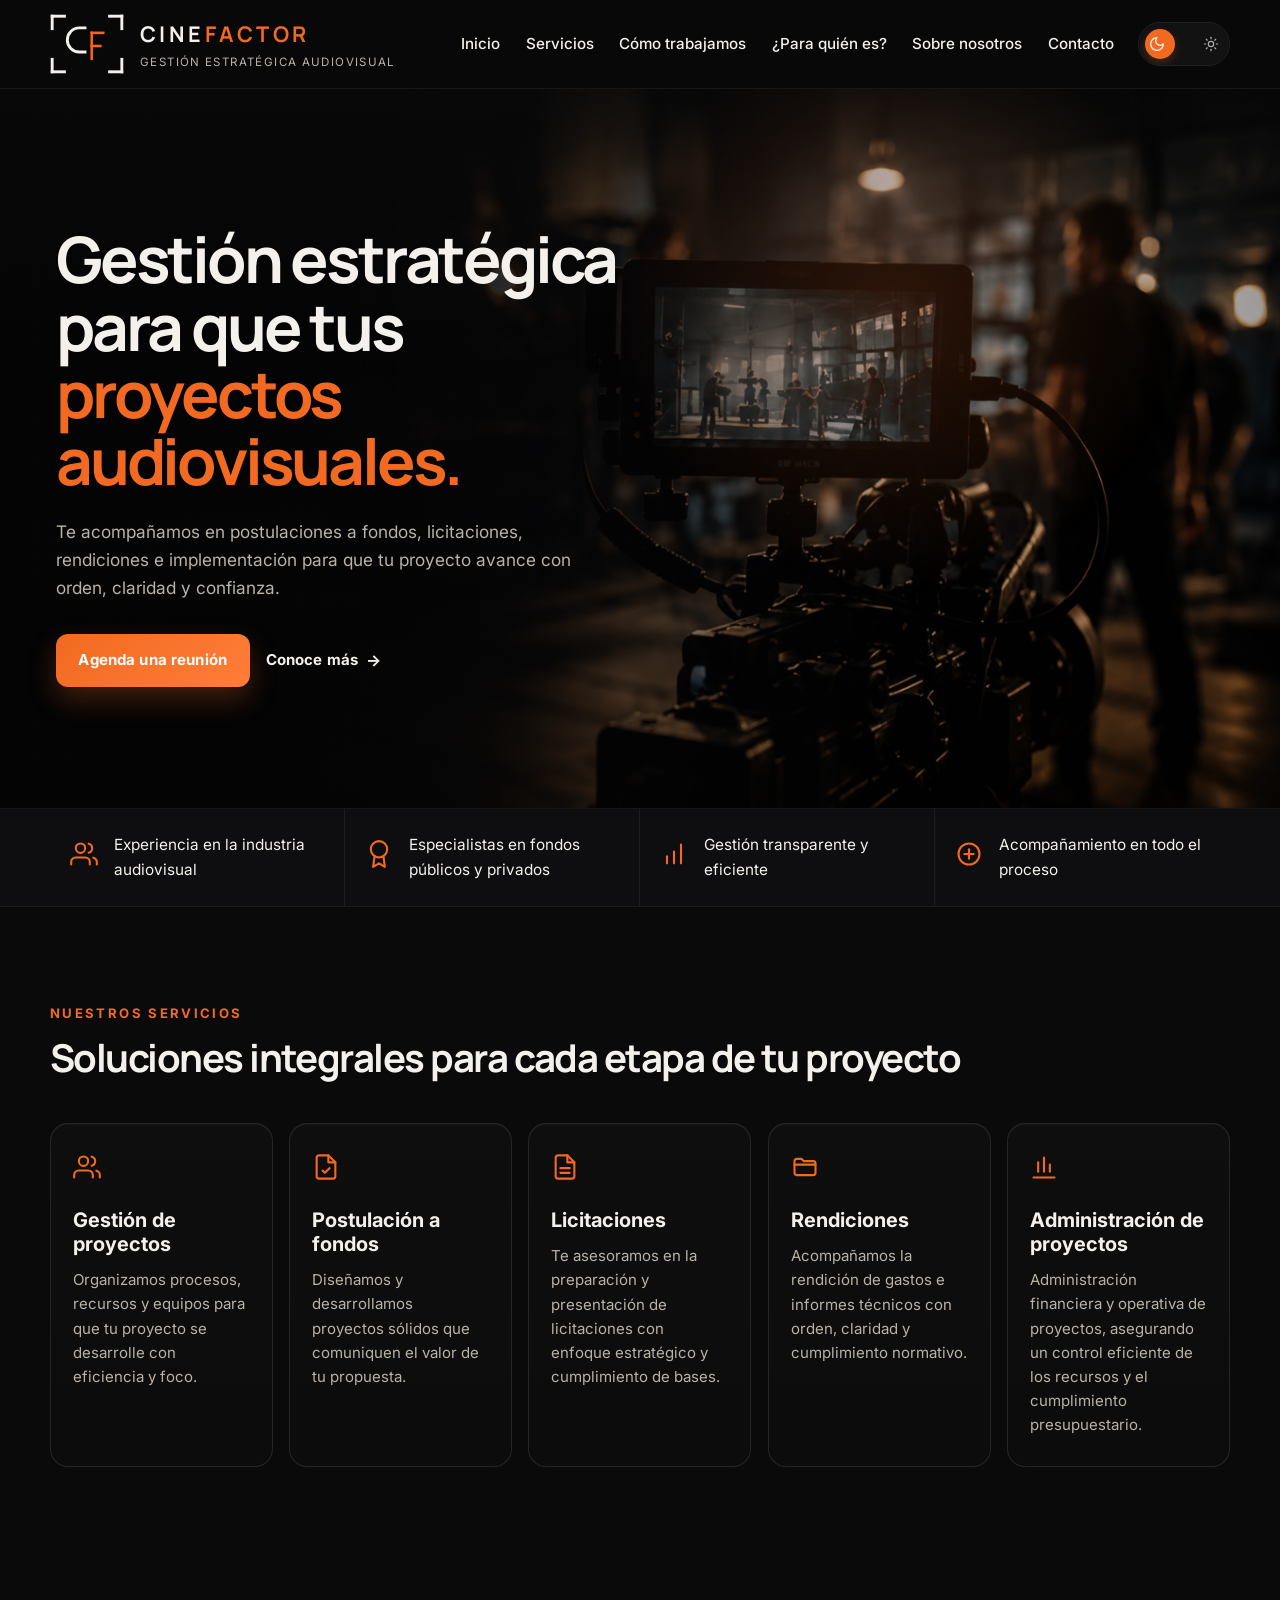
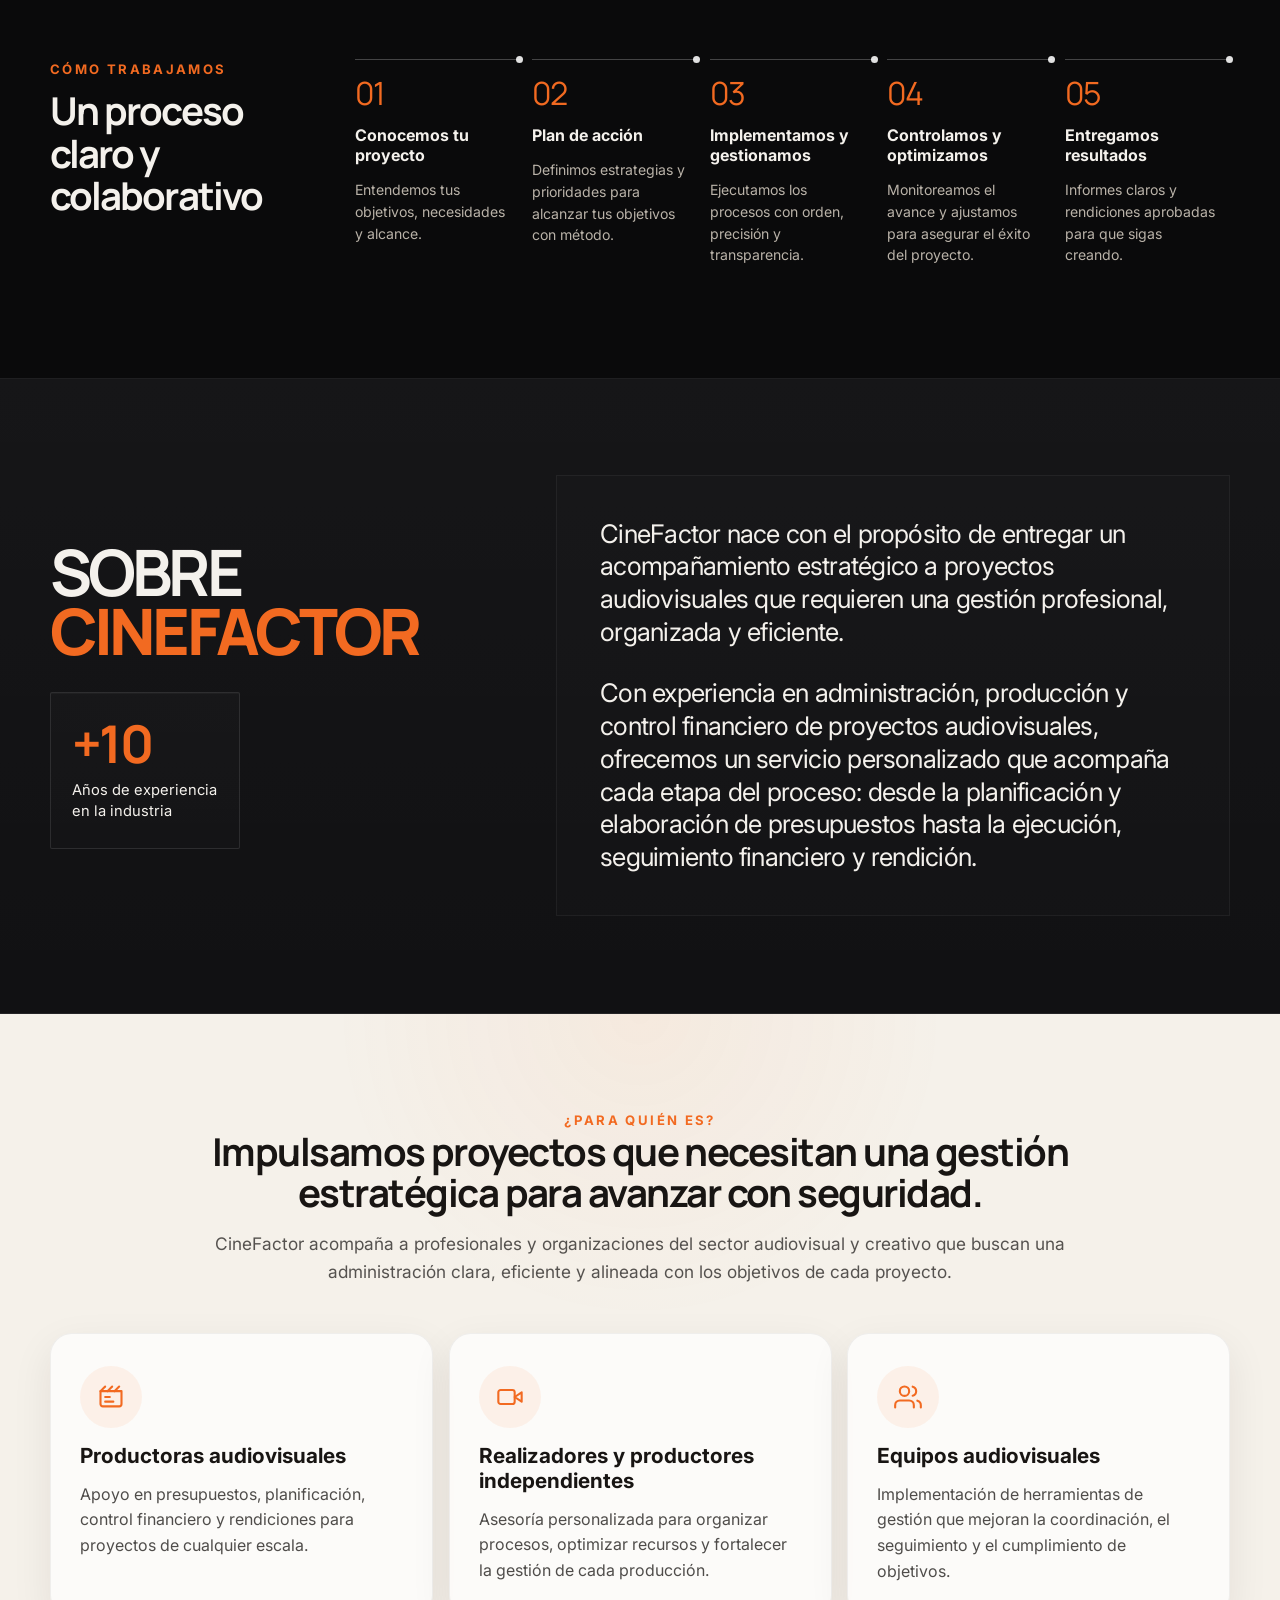
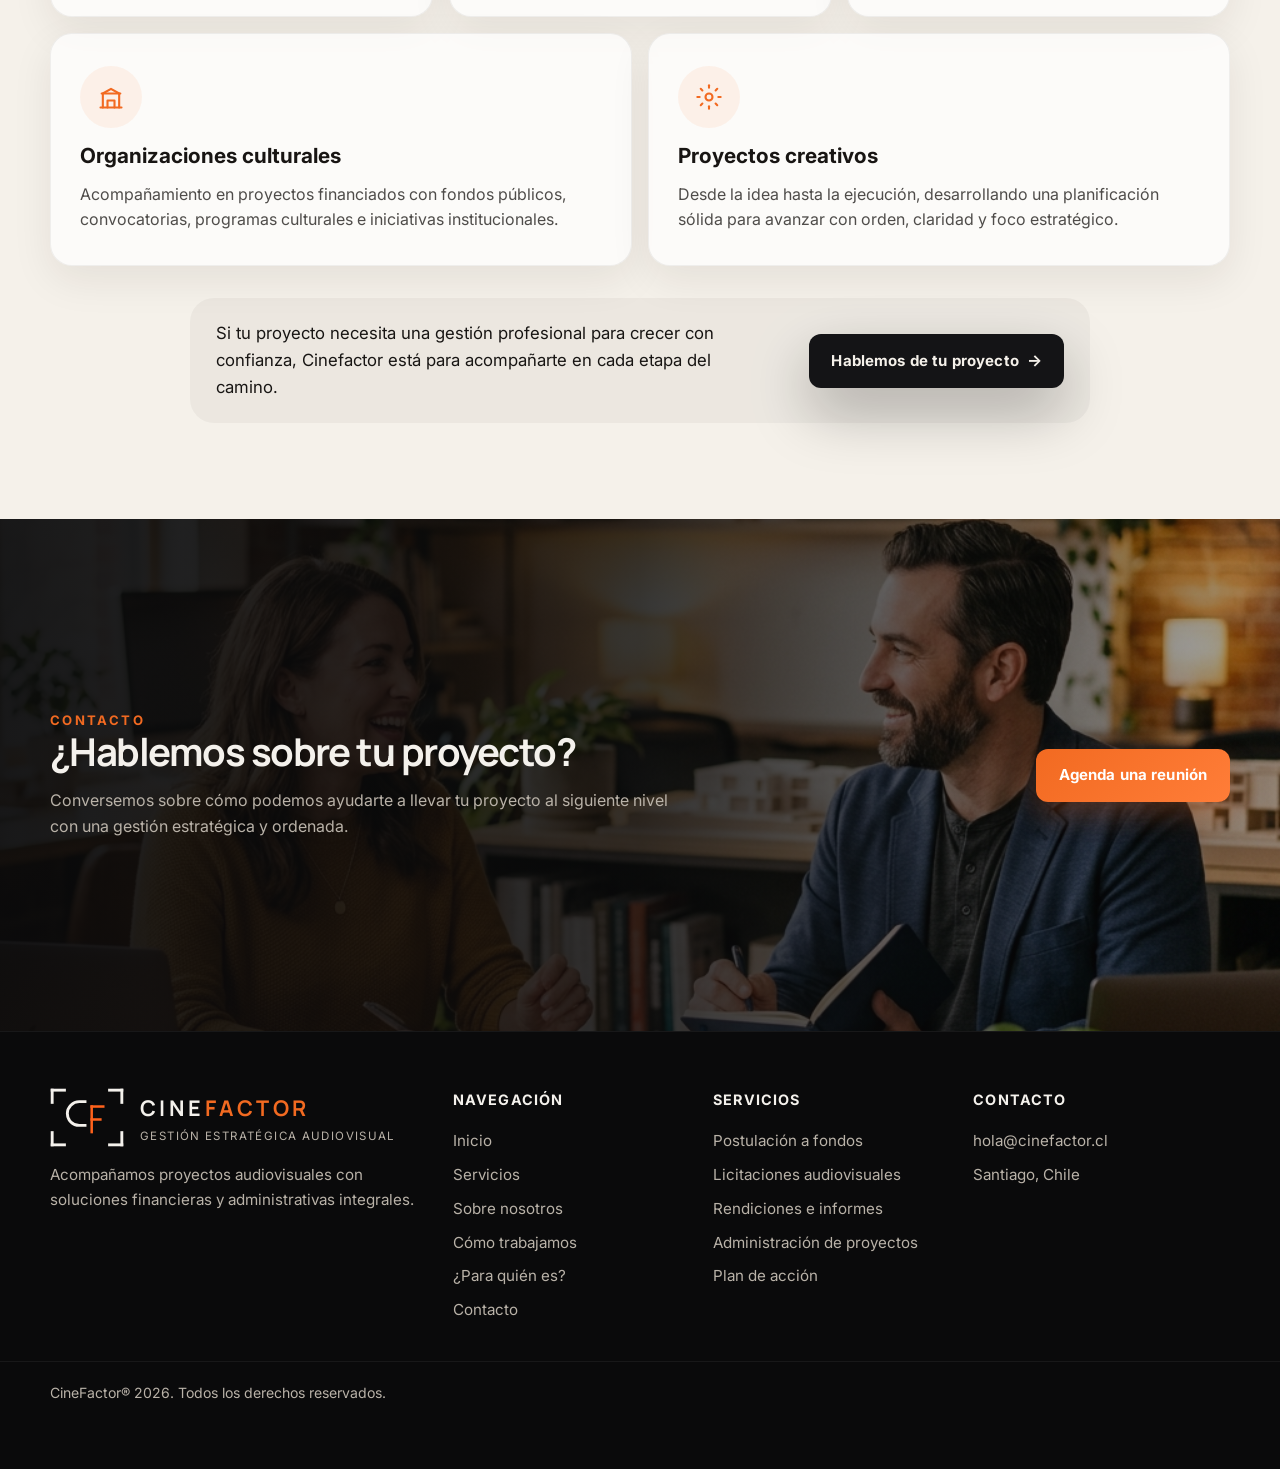
==== commit 5c8903a6: "Cambios Solicitados" ====
--- a/index.html
+++ b/index.html
@@ -1,54 +1,50 @@
 <!DOCTYPE html>
 <html lang="es">
-
 <head>
     <meta charset="UTF-8">
     <meta name="viewport" content="width=device-width, initial-scale=1.0">
-    <title>Cinefactor | Gestión de Proyectos Audiovisuales, Licitaciones y Fondos</title>
-
-    <!-- SEO Meta Tags -->
+    <title>Cinefactor | Gestión estratégica audiovisual</title>
+
     <meta name="description"
-        content="Asesoría y gestión estratégica para proyectos audiovisuales en Chile. Expertos en postulación a fondos públicos, licitaciones, rendición de informes y marcos de trabajo para productoras y realizadores.">
+        content="Cinefactor acompaña proyectos audiovisuales con gestión estratégica, postulaciones a fondos, licitaciones, rendiciones y administración de proyectos en Chile.">
     <meta name="keywords"
-        content="gestión audiovisual, proyectos audiovisuales chile, licitaciones audiovisuales, fondos de cultura, postulación fondos públicos, rendición de informes, productora audiovisual, asesoría audiovisual chile, cinefactor">
+        content="gestión audiovisual, proyectos audiovisuales chile, licitaciones audiovisuales, fondos públicos, rendiciones, administración de proyectos, cinefactor">
     <meta name="author" content="Cinefactor">
     <meta name="robots" content="index, follow">
     <link rel="canonical" href="https://www.cinefactor.cl/">
 
-    <!-- Open Graph / Facebook -->
+    <link rel="icon" type="image/svg+xml" href="images/favicon.svg">
+    <link rel="alternate icon" type="image/png" href="images/favicon.png">
+
     <meta property="og:type" content="website">
     <meta property="og:url" content="https://www.cinefactor.cl/">
-    <meta property="og:title" content="Cinefactor | Gestión y Asesoría de Proyectos Audiovisuales">
+    <meta property="og:title" content="Cinefactor | Gestión estratégica audiovisual">
     <meta property="og:description"
-        content="Acompañamos a productoras, realizadores y proyectos creativos en la postulación a fondos, licitaciones y administración de recursos con foco estratégico.">
+        content="Impulsamos proyectos audiovisuales con orden, claridad y confianza mediante acompañamiento estratégico y administrativo.">
     <meta property="og:image" content="https://www.cinefactor.cl/images/banner.png">
 
-    <!-- Twitter -->
     <meta property="twitter:card" content="summary_large_image">
     <meta property="twitter:url" content="https://www.cinefactor.cl/">
-    <meta property="twitter:title" content="Cinefactor | Gestión y Asesoría de Proyectos Audiovisuales">
+    <meta property="twitter:title" content="Cinefactor | Gestión estratégica audiovisual">
     <meta property="twitter:description"
-        content="Acompañamos a productoras, realizadores y proyectos creativos en la postulación a fondos, licitaciones y administración de recursos con foco estratégico.">
+        content="Gestión estratégica para proyectos audiovisuales: fondos, licitaciones, rendiciones y administración.">
     <meta property="twitter:image" content="https://www.cinefactor.cl/images/banner.png">
 
-    <!-- Google Fonts: Playfair Display & Inter -->
     <link rel="preconnect" href="https://fonts.googleapis.com">
     <link rel="preconnect" href="https://fonts.gstatic.com" crossorigin>
     <link
-        href="https://fonts.googleapis.com/css2?family=Inter:wght@400;600&family=Playfair+Display:ital,wght@0,600;1,600&display=swap"
+        href="https://fonts.googleapis.com/css2?family=Inter:wght@400;500;600;700&family=Manrope:wght@600;700;800&display=swap"
         rel="stylesheet">
 
-    <!-- Link styles -->
-    <link href="css/style.css" rel="stylesheet">
-
-    <!-- Structured Data (JSON-LD Schema) -->
+    <link href="css/style.css?v=2.0" rel="stylesheet">
+
     <script type="application/ld+json">
     {
       "@context": "https://schema.org",
       "@type": "ProfessionalService",
       "name": "Cinefactor",
       "image": "https://www.cinefactor.cl/images/banner.png",
-      "description": "Equipo de profesionales con más de 10 años de experiencia en la gestión y asesoramiento estratégico de proyectos audiovisuales, licitaciones, fondos públicos y rendición de informes en Chile.",
+      "description": "Equipo con más de 10 años de experiencia en gestión estratégica, licitaciones, fondos públicos y administración de proyectos audiovisuales en Chile.",
       "url": "https://www.cinefactor.cl/",
       "telephone": "+56954107334",
       "address": {
@@ -59,399 +55,553 @@
       "email": "hola@cinefactor.cl",
       "areaServed": "Chile",
       "knowsAbout": [
-        "Gestión de Proyectos Audiovisuales",
-        "Licitaciones Audiovisuales",
-        "Postulación a Fondos Públicos",
-        "Rendición de Cuentas e Informes",
-        "Marcos de Trabajo para Equipos"
+        "Gestión de proyectos audiovisuales",
+        "Licitaciones audiovisuales",
+        "Postulación a fondos públicos",
+        "Rendiciones e informes",
+        "Administración de proyectos"
       ]
     }
     </script>
 </head>
-
-<body>
-
-    <!-- NAVBAR -->
-    <header>
+<body data-theme="dark">
+    <header class="site-header">
         <div class="container">
             <nav class="navbar">
-                <a href="/" class="logo">
-                    <span class="logo-cine">CINE</span><span class="logo-factor">FACTOR</span>
+                <a href="#inicio" class="brand" aria-label="Cinefactor inicio">
+                    <img class="brand-mark" src="images/logo-cinefactor-dark.svg" alt="Logo Cinefactor">
+                    <span class="brand-copy">
+                        <span class="brand-name"><span class="brand-name-base">CINE</span><span class="brand-name-accent">FACTOR</span></span>
+                        <span class="brand-tagline">Gestión estratégica audiovisual</span>
+                    </span>
                 </a>
+
                 <button class="menu-toggle" aria-label="Abrir menú" aria-expanded="false">
                     <span class="hamburger-line"></span>
                     <span class="hamburger-line"></span>
                     <span class="hamburger-line"></span>
                 </button>
-                <ul class="nav-links">
-                    <li class="active"><a href="#inicio">Inicio</a></li>
-                    <li><a href="#servicios">Servicios</a></li>
-                    <li><a href="#sobre-nosotros">Sobre nosotros</a></li>
-                    <li><a href="#metodologia">Metodología</a></li>
-                    <li><a href="#contacto">Contacto</a></li>
-                </ul>
+
+                <div class="nav-panel">
+                    <ul class="nav-links">
+                        <li><a href="#inicio">Inicio</a></li>
+                        <li><a href="#servicios">Servicios</a></li>
+                        <li><a href="#metodologia">Cómo trabajamos</a></li>
+                        <li><a href="#para-quien">¿Para quién es?</a></li>
+                        <li><a href="#sobre-nosotros">Sobre nosotros</a></li>
+                        <li><a href="#contacto">Contacto</a></li>
+                    </ul>
+                    <button type="button" class="theme-toggle" id="theme-toggle" aria-label="Cambiar a modo claro" aria-pressed="false">
+                        <span class="theme-toggle-track" aria-hidden="true">
+                            <svg class="theme-icon theme-icon-moon" viewBox="0 0 24 24" fill="none" stroke="currentColor" stroke-width="1.8" stroke-linecap="round" stroke-linejoin="round">
+                                <path d="M12 3a6 6 0 1 0 9 9 9 9 0 1 1-9-9Z"></path>
+                            </svg>
+                            <span class="theme-toggle-thumb"></span>
+                            <svg class="theme-icon theme-icon-sun" viewBox="0 0 24 24" fill="none" stroke="currentColor" stroke-width="1.8" stroke-linecap="round" stroke-linejoin="round">
+                                <circle cx="12" cy="12" r="4"></circle>
+                                <path d="M12 2v2"></path>
+                                <path d="M12 20v2"></path>
+                                <path d="m4.93 4.93 1.41 1.41"></path>
+                                <path d="m17.66 17.66 1.41 1.41"></path>
+                                <path d="M2 12h2"></path>
+                                <path d="M20 12h2"></path>
+                                <path d="m6.34 17.66-1.41 1.41"></path>
+                                <path d="m19.07 4.93-1.41 1.41"></path>
+                            </svg>
+                        </span>
+                    </button>
+                    <!-- <a href="mailto:hola@cinefactor.cl" class="btn btn-outline">Agenda reunión</a> -->
+                </div>
             </nav>
         </div>
     </header>
 
-    <!-- MAIN -->
     <main>
-
-        <!-- HERO -->
         <section id="inicio" class="hero">
+            <div class="hero-media"></div>
+            <div class="hero-overlay"></div>
+            <div class="container hero-grid">
+                <div class="hero-copy">
+                    <!-- <p class="eyebrow">Gestión estratégica audiovisual</p> -->
+                    <h1>Gestión estratégica para que tus <span>proyectos audiovisuales.</span></h1>
+                    <p class="hero-description">
+                        Te acompañamos en postulaciones a fondos, licitaciones, rendiciones e implementación para que tu proyecto avance con orden, claridad y confianza.
+                    </p>
+                    <div class="hero-actions">
+                        <a href="#contacto" class="btn btn-primary">Agenda una reunión</a>
+                        <a href="#servicios" class="btn btn-link">Conoce más</a>
+                    </div>
+                </div>
+            </div>
+        </section>
+
+        <section class="value-strip">
+            <div class="container value-grid">
+                <article class="value-item">
+                    <div class="value-icon">
+                        <svg viewBox="0 0 24 24" fill="none" stroke="currentColor" stroke-width="1.8" stroke-linecap="round" stroke-linejoin="round">
+                            <path d="M17 21v-2a4 4 0 0 0-4-4H5a4 4 0 0 0-4 4v2"></path>
+                            <circle cx="9" cy="7" r="4"></circle>
+                            <path d="M23 21v-2a4 4 0 0 0-3-3.87"></path>
+                            <path d="M16 3.13a4 4 0 0 1 0 7.75"></path>
+                        </svg>
+                    </div>
+                    <p>Experiencia en la industria audiovisual</p>
+                </article>
+                <article class="value-item">
+                    <div class="value-icon">
+                        <svg viewBox="0 0 24 24" fill="none" stroke="currentColor" stroke-width="1.8" stroke-linecap="round" stroke-linejoin="round">
+                            <circle cx="12" cy="8" r="7"></circle>
+                            <path d="M8.21 13.89 7 23l5-3 5 3-1.21-9.12"></path>
+                        </svg>
+                    </div>
+                    <p>Especialistas en fondos públicos y privados</p>
+                </article>
+                <article class="value-item">
+                    <div class="value-icon">
+                        <svg viewBox="0 0 24 24" fill="none" stroke="currentColor" stroke-width="1.8" stroke-linecap="round" stroke-linejoin="round">
+                            <line x1="12" y1="20" x2="12" y2="10"></line>
+                            <line x1="18" y1="20" x2="18" y2="4"></line>
+                            <line x1="6" y1="20" x2="6" y2="14"></line>
+                        </svg>
+                    </div>
+                    <p>Gestión transparente y eficiente</p>
+                </article>
+                <article class="value-item">
+                    <div class="value-icon">
+                        <svg viewBox="0 0 24 24" fill="none" stroke="currentColor" stroke-width="1.8" stroke-linecap="round" stroke-linejoin="round">
+                            <path d="M8 12h8"></path>
+                            <path d="M12 8v8"></path>
+                            <circle cx="12" cy="12" r="9"></circle>
+                        </svg>
+                    </div>
+                    <p>Acompañamiento en todo el proceso</p>
+                </article>
+            </div>
+        </section>
+
+        <section id="servicios" class="services-section">
             <div class="container">
-                <div class="hero-content">
-                    <div class="hero-title-container">
-                        <h1>Gestión estratégica<br>para tus <br><span class="highlight">proyectos audiovisuales</span>
-                        </h1>
-                    </div>
-                    <p class="hero-description">
-                        Te acompañamos en licitaciones, fondos, rendiciones e implementación para que tu proyecto
-                        avance con orden, claridad y confianza.
-                    </p>
-                    <div class="hero-buttons">
-                        <a href="#contacto" class="btn-primary">
-                            Agendemos una asesoría
-                            <svg width="16" height="16" viewBox="0 0 24 24" fill="none" stroke="currentColor"
-                                stroke-width="2.5" stroke-linecap="round" stroke-linejoin="round">
-                                <line x1="5" y1="12" x2="19" y2="12"></line>
-                                <polyline points="12 5 19 12 12 19"></polyline>
-                            </svg>
-                        </a>
-                        <a href="#servicios" class="btn-secondary">
-                            Ver servicios
-                            <svg width="16" height="16" viewBox="0 0 24 24" fill="none" stroke="currentColor"
-                                stroke-width="2.5" stroke-linecap="round" stroke-linejoin="round">
-                                <line x1="5" y1="12" x2="19" y2="12"></line>
-                                <polyline points="12 5 19 12 12 19"></polyline>
-                            </svg>
-                        </a>
-                    </div>
-                </div>
-            </div>
-        </section>
-
-        <!-- SERVICIOS -->
-        <section id="servicios" class="servicios">
-            <div class="container">
-                <div class="servicios-header">
-                    <div class="line"></div>
-                    <h2>Servicios</h2>
-                    <div class="line"></div>
-                </div>
-                <div class="servicios-grid">
-                    <!-- CARD 1 -->
-                    <div class="servicio-card">
-                        <div class="servicio-icon-wrapper">
-                            <!-- Icon: Document/Clipboard representing licitaciones -->
-                            <svg viewBox="0 0 24 24" fill="none" stroke="currentColor" stroke-width="2"
-                                stroke-linecap="round" stroke-linejoin="round">
+                <div class="section-heading" data-reveal>
+                    <p class="eyebrow">Nuestros servicios</p>
+                    <div class="heading-row">
+                        <h2>Soluciones integrales para cada etapa de tu proyecto</h2>
+                        <!-- <a href="#contacto" class="section-link">Ver todos los servicios</a> -->
+                    </div>
+                </div>
+
+                <div class="services-grid">
+                    <article class="service-card" data-reveal>
+                        <div class="service-icon">
+                            <svg viewBox="0 0 24 24" fill="none" stroke="currentColor" stroke-width="1.8" stroke-linecap="round" stroke-linejoin="round">
+                                <path d="M17 21v-2a4 4 0 0 0-4-4H5a4 4 0 0 0-4 4v2"></path>
+                                <circle cx="9" cy="7" r="4"></circle>
+                                <path d="M23 21v-2a4 4 0 0 0-3-3.87"></path>
+                                <path d="M16 3.13a4 4 0 0 1 0 7.75"></path>
+                            </svg>
+                        </div>
+                        <h3>Gestión de proyectos</h3>
+                        <p>Organizamos procesos, recursos y equipos para que tu proyecto se desarrolle con eficiencia y foco.</p>
+                    </article>
+                    <article class="service-card" data-reveal>
+                        <div class="service-icon">
+                            <svg viewBox="0 0 24 24" fill="none" stroke="currentColor" stroke-width="1.8" stroke-linecap="round" stroke-linejoin="round">
+                                <path d="M14 2H6a2 2 0 0 0-2 2v16a2 2 0 0 0 2 2h12a2 2 0 0 0 2-2V8z"></path>
+                                <polyline points="14 2 14 8 20 8"></polyline>
+                                <path d="m9 15 2 2 4-4"></path>
+                            </svg>
+                        </div>
+                        <h3>Postulación a fondos</h3>
+                        <p>Diseñamos y desarrollamos proyectos sólidos que comuniquen el valor de tu propuesta.</p>
+                    </article>
+                    <article class="service-card" data-reveal>
+                        <div class="service-icon">
+                            <svg viewBox="0 0 24 24" fill="none" stroke="currentColor" stroke-width="1.8" stroke-linecap="round" stroke-linejoin="round">
                                 <path d="M14 2H6a2 2 0 0 0-2 2v16a2 2 0 0 0 2 2h12a2 2 0 0 0 2-2V8z"></path>
                                 <polyline points="14 2 14 8 20 8"></polyline>
                                 <line x1="16" y1="13" x2="8" y2="13"></line>
                                 <line x1="16" y1="17" x2="8" y2="17"></line>
-                                <polyline points="10 9 9 9 8 9"></polyline>
-                            </svg>
-                        </div>
-                        <h3>Licitaciones<br>audiovisuales</h3>
-                        <p>Te asesoramos en la preparación y presentación de licitaciones con enfoque estratégico y
-                            cumplimiento de bases.</p>
-                    </div>
-                    <!-- CARD 2 -->
-                    <div class="servicio-card">
-                        <div class="servicio-icon-wrapper">
-                            <!-- Icon: Dollar/Funding representing postulación -->
-                            <svg viewBox="0 0 24 24" fill="none" stroke="currentColor" stroke-width="2"
-                                stroke-linecap="round" stroke-linejoin="round">
-                                <line x1="12" y1="1" x2="12" y2="23"></line>
-                                <path d="M17 5H9.5a3.5 3.5 0 0 0 0 7h5a3.5 3.5 0 0 1 0 7H6"></path>
-                            </svg>
-                        </div>
-                        <h3>Postulación<br>a fondos</h3>
-                        <p>Diseñamos y desarrollamos proyectos sólidos que comuniquen el valor de tu propuesta.</p>
-                    </div>
-                    <!-- CARD 3 -->
-                    <div class="servicio-card">
-                        <div class="servicio-icon-wrapper">
-                            <!-- Icon: Bar Chart representing informes -->
-                            <svg viewBox="0 0 24 24" fill="none" stroke="currentColor" stroke-width="2"
-                                stroke-linecap="round" stroke-linejoin="round">
-                                <line x1="18" y1="20" x2="18" y2="10"></line>
-                                <line x1="12" y1="20" x2="12" y2="4"></line>
-                                <line x1="6" y1="20" x2="6" y2="14"></line>
-                            </svg>
-                        </div>
-                        <h3>Rendición<br>de informes</h3>
-                        <p>Acompañamos la rendición de gastos e informes técnicos con orden, claridad y cumplimiento
-                            normativo.</p>
-                    </div>
-                    <!-- CARD 4 -->
-                    <div class="servicio-card">
-                        <div class="servicio-icon-wrapper">
-                            <!-- Icon: Video/Project representing gestión -->
-                            <svg viewBox="0 0 24 24" fill="none" stroke="currentColor" stroke-width="2"
-                                stroke-linecap="round" stroke-linejoin="round">
-                                <polygon points="23 7 16 12 23 17 23 7"></polygon>
-                                <rect x="1" y="5" width="15" height="14" rx="2" ry="2"></rect>
-                            </svg>
-                        </div>
-                        <h3>Gestión de<br>proyectos</h3>
-                        <p>Organizamos procesos, recursos y equipos para que tu proyecto se desarrolle con eficiencia y
-                            foco.</p>
-                    </div>
-                    <!-- CARD 5 -->
-                    <div class="servicio-card">
-                        <div class="servicio-icon-wrapper">
-                            <!-- Icon: Group/Framework representing marcos de trabajo -->
-                            <svg viewBox="0 0 24 24" fill="none" stroke="currentColor" stroke-width="2"
-                                stroke-linecap="round" stroke-linejoin="round">
+                            </svg>
+                        </div>
+                        <h3>Licitaciones</h3>
+                        <p>Te asesoramos en la preparación y presentación de licitaciones con enfoque estratégico y cumplimiento de bases.</p>
+                    </article>
+                    <article class="service-card" data-reveal>
+                        <div class="service-icon">
+                            <svg viewBox="0 0 24 24" fill="none" stroke="currentColor" stroke-width="1.8" stroke-linecap="round" stroke-linejoin="round">
+                                <path d="M3 7a2 2 0 0 1 2-2h4l2 2h8a2 2 0 0 1 2 2v8a2 2 0 0 1-2 2H5a2 2 0 0 1-2-2V7z"></path>
+                                <path d="M3 10h18"></path>
+                            </svg>
+                        </div>
+                        <h3>Rendiciones</h3>
+                        <p>Acompañamos la rendición de gastos e informes técnicos con orden, claridad y cumplimiento normativo.</p>
+                    </article>
+                    <article class="service-card" data-reveal>
+                        <div class="service-icon">
+                            <svg viewBox="0 0 24 24" fill="none" stroke="currentColor" stroke-width="1.8" stroke-linecap="round" stroke-linejoin="round">
+                                <path d="M21 21H3"></path>
+                                <path d="M7 16V8"></path>
+                                <path d="M12 16V4"></path>
+                                <path d="M17 16v-6"></path>
+                            </svg>
+                        </div>
+                        <h3>Administración de proyectos</h3>
+                        <p>Administración financiera y operativa de proyectos, asegurando un control eficiente de los recursos y el cumplimiento presupuestario.</p>
+                    </article>
+                </div>
+            </div>
+        </section>
+
+        <section id="metodologia" class="process-section">
+            <div class="container">
+                <div class="process-layout">
+                    <div class="process-intro" data-reveal>
+                        <p class="eyebrow">Cómo trabajamos</p>
+                        <h2>Un proceso claro y colaborativo</h2>
+                    </div>
+                    <div class="process-grid">
+                        <article class="process-step" data-reveal>
+                            <span class="process-number">01</span>
+                            <h3>Conocemos tu proyecto</h3>
+                            <p>Entendemos tus objetivos, necesidades y alcance.</p>
+                        </article>
+                        <article class="process-step" data-reveal>
+                            <span class="process-number">02</span>
+                            <h3>Plan de acción</h3>
+                            <p>Definimos estrategias y prioridades para alcanzar tus objetivos con método.</p>
+                        </article>
+                        <article class="process-step" data-reveal>
+                            <span class="process-number">03</span>
+                            <h3>Implementamos y gestionamos</h3>
+                            <p>Ejecutamos los procesos con orden, precisión y transparencia.</p>
+                        </article>
+                        <article class="process-step" data-reveal>
+                            <span class="process-number">04</span>
+                            <h3>Controlamos y optimizamos</h3>
+                            <p>Monitoreamos el avance y ajustamos para asegurar el éxito del proyecto.</p>
+                        </article>
+                        <article class="process-step" data-reveal>
+                            <span class="process-number">05</span>
+                            <h3>Entregamos resultados</h3>
+                            <p>Informes claros y rendiciones aprobadas para que sigas creando.</p>
+                        </article>
+                    </div>
+                </div>
+            </div>
+        </section>
+
+        <section id="sobre-nosotros" class="about-section">
+            <div class="container about-grid">
+                <div class="about-side" data-reveal>
+                    <div class="about-title-block">
+                        <h2><span>Sobre</span> <strong>Cinefactor</strong></h2>
+                    </div>
+                    <article class="about-stat-card">
+                        <strong>+10</strong>
+                        <span>Años de experiencia en la industria</span>
+                    </article>
+                </div>
+                <div class="about-copy-frame" data-reveal>
+                    <div class="about-copy">
+                        <p>
+                            CineFactor nace con el propósito de entregar un acompañamiento estratégico a proyectos
+                            audiovisuales que requieren una gestión profesional, organizada y eficiente.
+                        </p>
+                        <p>
+                            Con experiencia en administración, producción y control financiero de proyectos audiovisuales,
+                            ofrecemos un servicio personalizado que acompaña cada etapa del proceso: desde la
+                            planificación y elaboración de presupuestos hasta la ejecución, seguimiento financiero y rendición.
+                        </p>
+                    </div>
+                </div>
+            </div>
+        </section>
+
+        
+
+        <section id="para-quien" class="audience-section">
+            <div class="container">
+                <div class="audience-heading" data-reveal>
+                    <p class="eyebrow">¿Para quién es?</p>
+                    <h2>Impulsamos proyectos que necesitan una gestión estratégica para avanzar con seguridad.</h2>
+                    <p>
+                        CineFactor acompaña a profesionales y organizaciones del sector audiovisual y creativo que buscan
+                        una administración clara, eficiente y alineada con los objetivos de cada proyecto.
+                    </p>
+                </div>
+
+                <div class="audience-grid">
+                    <article class="audience-card" data-reveal>
+                        <div class="audience-icon">
+                            <svg viewBox="0 0 24 24" fill="none" stroke="currentColor" stroke-width="1.8" stroke-linecap="round" stroke-linejoin="round">
+                                <path d="M3 7h18v11a2 2 0 0 1-2 2H5a2 2 0 0 1-2-2V7Z"></path>
+                                <path d="m3 7 4-4"></path>
+                                <path d="m9 7 4-4"></path>
+                                <path d="m15 7 4-4"></path>
+                                <path d="M7 12h4"></path>
+                                <path d="M7 16h7"></path>
+                            </svg>
+                        </div>
+                        <h3>Productoras audiovisuales</h3>
+                        <p>Apoyo en presupuestos, planificación, control financiero y rendiciones para proyectos de cualquier escala.</p>
+                    </article>
+                    <article class="audience-card" data-reveal>
+                        <div class="audience-icon">
+                            <svg viewBox="0 0 24 24" fill="none" stroke="currentColor" stroke-width="1.8" stroke-linecap="round" stroke-linejoin="round">
+                                <path d="m22 8-6 4 6 4V8Z"></path>
+                                <rect x="2" y="6" width="14" height="12" rx="2" ry="2"></rect>
+                            </svg>
+                        </div>
+                        <h3>Realizadores y productores independientes</h3>
+                        <p>Asesoría personalizada para organizar procesos, optimizar recursos y fortalecer la gestión de cada producción.</p>
+                    </article>
+                    <article class="audience-card" data-reveal>
+                        <div class="audience-icon">
+                            <svg viewBox="0 0 24 24" fill="none" stroke="currentColor" stroke-width="1.8" stroke-linecap="round" stroke-linejoin="round">
                                 <path d="M17 21v-2a4 4 0 0 0-4-4H5a4 4 0 0 0-4 4v2"></path>
                                 <circle cx="9" cy="7" r="4"></circle>
                                 <path d="M23 21v-2a4 4 0 0 0-3-3.87"></path>
                                 <path d="M16 3.13a4 4 0 0 1 0 7.75"></path>
                             </svg>
                         </div>
-                        <h3>Marcos de trabajo<br>para equipos</h3>
-                        <p>Creamos marcos y herramientas de gestión flexibles y efectivas en colaboración.</p>
-                    </div>
+                        <h3>Equipos audiovisuales</h3>
+                        <p>Implementación de herramientas de gestión que mejoran la coordinación, el seguimiento y el cumplimiento de objetivos.</p>
+                    </article>
+                    <article class="audience-card" data-reveal>
+                        <div class="audience-icon">
+                            <svg viewBox="0 0 24 24" fill="none" stroke="currentColor" stroke-width="1.8" stroke-linecap="round" stroke-linejoin="round">
+                                <path d="M3 21h18"></path>
+                                <path d="M5 21V9l7-4 7 4v12"></path>
+                                <path d="M9 21v-6h6v6"></path>
+                                <path d="M4 9h16"></path>
+                            </svg>
+                        </div>
+                        <h3>Organizaciones culturales</h3>
+                        <p>Acompañamiento en proyectos financiados con fondos públicos, convocatorias, programas culturales e iniciativas institucionales.</p>
+                    </article>
+                    <article class="audience-card" data-reveal>
+                        <div class="audience-icon">
+                            <svg viewBox="0 0 24 24" fill="none" stroke="currentColor" stroke-width="1.8" stroke-linecap="round" stroke-linejoin="round">
+                                <circle cx="12" cy="12" r="3"></circle>
+                                <path d="M12 2v2"></path>
+                                <path d="M12 20v2"></path>
+                                <path d="m4.93 4.93 1.41 1.41"></path>
+                                <path d="m17.66 17.66 1.41 1.41"></path>
+                                <path d="M2 12h2"></path>
+                                <path d="M20 12h2"></path>
+                                <path d="m6.34 17.66-1.41 1.41"></path>
+                                <path d="m19.07 4.93-1.41 1.41"></path>
+                            </svg>
+                        </div>
+                        <h3>Proyectos creativos</h3>
+                        <p>Desde la idea hasta la ejecución, desarrollando una planificación sólida para avanzar con orden, claridad y foco estratégico.</p>
+                    </article>
+                </div>
+
+                <div class="audience-cta" data-reveal>
+                    <p>Si tu proyecto necesita una gestión profesional para crecer con confianza, Cinefactor está para acompañarte en cada etapa del camino.</p>
+                    <a href="#contacto" class="btn btn-dark">Hablemos de tu proyecto</a>
                 </div>
             </div>
         </section>
 
-        <!-- SOBRE NOSOTROS -->
-        <section id="sobre-nosotros" class="sobre-nosotros">
-            <div class="container">
-                <div class="sobre-nosotros-grid">
-                    <div class="sobre-nosotros-title">
-                        <h2>Sobre nosotros</h2>
-                    </div>
-                    <div class="sobre-nosotros-content">
-                        <p class="lead-text">
-                            Somos un equipo de profesionales con más de 10 años de experiencia en el rubro de la gestión
-                            y asesoramiento de proyectos audiovisuales.
-                        </p>
-                        <p>
-                            Contamos con profesionales expertos con experiencia en gestión tanto nacional como
-                            internacional, dedicados a la estructuración, postulación y rendición de fondos y
-                            licitaciones para que tu proyecto avance de manera sólida y eficiente.
-                        </p>
-                    </div>
+        <section id="contacto" class="contact-section">
+            <div class="contact-bg"></div>
+            <div class="contact-overlay"></div>
+            <div class="container contact-grid">
+                <div class="contact-copy" data-reveal>
+                    <p class="eyebrow">Contacto</p>
+                    <h2>¿Hablemos sobre tu proyecto?</h2>
+                    <p>Conversemos sobre cómo podemos ayudarte a llevar tu proyecto al siguiente nivel con una gestión estratégica y ordenada.</p>
+                </div>
+                <div class="contact-actions" data-reveal>
+                    <a href="mailto:hola@cinefactor.cl" class="btn btn-primary">Agenda una reunión</a>
+                    <!-- <a href="tel:+56954107334" class="contact-direct">+56 9 5410 7334</a> -->
                 </div>
             </div>
         </section>
-
-        <!-- METODOLOGÍA (CÓMO TRABAJAMOS & ¿PARA QUIÉN ES?) -->
-        <section id="metodologia" class="metodologia">
-            <div class="container">
-                <div class="metodologia-grid">
-                    <!-- COL 1: CÓMO TRABAJAMOS -->
-                    <div class="metodologia-column-work">
-                        <h2>Cómo trabajamos</h2>
-                        <div class="process-flow-vertical">
-                            <!-- STEP 1 -->
-                            <div class="process-step-vertical">
-                                <div class="step-num-container">
-                                    <div class="step-num">1</div>
-                                </div>
-                                <div class="step-desc">
-                                    <h4>Diagnóstico</h4>
-                                    <p>Escuchamos tu proyecto a fondo y entendemos juntos dónde quieres llegar.</p>
-                                </div>
-                            </div>
-                            <!-- STEP 2 -->
-                            <div class="process-step-vertical">
-                                <div class="step-num-container">
-                                    <div class="step-num">2</div>
-                                </div>
-                                <div class="step-desc">
-                                    <h4>Plan de acción</h4>
-                                    <p>Definimos estrategias y prioridades para alcanzar tus objetivos con método.</p>
-                                </div>
-                            </div>
-                            <!-- STEP 3 -->
-                            <div class="process-step-vertical">
-                                <div class="step-num-container">
-                                    <div class="step-num">3</div>
-                                </div>
-                                <div class="step-desc">
-                                    <h4>Acompañamiento</h4>
-                                    <p>Te acompañamos en la implementación con metodología y soporte continuo.</p>
-                                </div>
-                            </div>
-                            <!-- STEP 4 -->
-                            <div class="process-step-vertical">
-                                <div class="step-num-container">
-                                    <div class="step-num">4</div>
-                                </div>
-                                <div class="step-desc">
-                                    <h4>Entrega y seguimiento</h4>
-                                    <p>Verificamos resultados y hacemos ajustes para asegurar el éxito.</p>
-                                </div>
-                            </div>
-                        </div>
-                    </div>
-
-                    <!-- COL 2: ¿PARA QUIÉN ES? -->
-                    <div class="metodologia-column-audience">
-                        <h2>¿Para quién es?</h2>
-                        <div class="audience-box">
-                            <div class="audience-icon-wrapper">
-                                <svg viewBox="0 0 24 24" fill="none" stroke="currentColor" stroke-width="2"
-                                    stroke-linecap="round" stroke-linejoin="round">
-                                    <path d="M17 21v-2a4 4 0 0 0-4-4H5a4 4 0 0 0-4 4v2"></path>
-                                    <circle cx="9" cy="7" r="4"></circle>
-                                    <path d="M23 21v-2a4 4 0 0 0-3-3.87"></path>
-                                    <path d="M16 3.13a4 4 0 0 1 0 7.75"></path>
-                                </svg>
-                            </div>
-                            <p>
-                                Cinefactor está pensado para productoras, realizadores, equipos audiovisuales,
-                                organizaciones culturales y proyectos creativos que buscan asesoría experta para avanzar
-                                con claridad, orden y foco estratégico.
-                            </p>
-                        </div>
-                    </div>
-                </div>
-            </div>
-        </section>
-
-        <!-- CONVERSEMOS TU PROYECTO (SECCIÓN CONTACTO COMPLETA) -->
-        <section id="contacto" class="contacto-seccion">
-            <div class="contacto-seccion-bg"></div>
-            <div class="contacto-seccion-overlay"></div>
-            <div class="container">
-                <div class="contacto-seccion-content">
-                    <h2>Conversemos tu proyecto</h2>
-                    <p>Hablemos de tus objetivos y cómo podemos ayudarte a alcanzarlos con orden, claridad y foco
-                        estratégico.</p>
-                    <a href="mailto:hola@cinefactor.cl" class="btn-primary">
-                        Solicitar reunión
-                        <svg width="16" height="16" viewBox="0 0 24 24" fill="none" stroke="currentColor"
-                            stroke-width="2.5" stroke-linecap="round" stroke-linejoin="round">
-                            <line x1="5" y1="12" x2="19" y2="12"></line>
-                            <polyline points="12 5 19 12 12 19"></polyline>
-                        </svg>
-                    </a>
-                </div>
-            </div>
-        </section>
-
     </main>
 
-    <!-- FOOTER -->
-    <footer>
-        <div class="container">
-            <div class="footer-content">
-                <div class="footer-left">
-                    <div class="footer-logo">
-                        <a href="/" class="logo">
-                            <span class="logo-cine">CINE</span><span class="logo-factor">FACTOR</span>
-                        </a>
-                    </div>
-                    <p class="footer-slogan">
-                        Gestión y acompañamiento para tus proyectos audiovisuales.
-                    </p>
-                </div>
-                <div class="footer-right">
-                    <div class="footer-contacts">
-                        <a href="mailto:hola@cinefactor.cl" class="contact-item">
-                            <svg viewBox="0 0 24 24" fill="none" stroke="currentColor" stroke-width="2"
-                                stroke-linecap="round" stroke-linejoin="round">
-                                <path d="M4 4h16c1.1 0 2 .9 2 2v12c0 1.1-.9 2-2 2H4c-1.1 0-2-.9-2-2V6c0-1.1.9-2 2-2z">
-                                </path>
-                                <polyline points="22,6 12,13 2,6"></polyline>
-                            </svg>
-                            hola@cinefactor.cl
-                        </a>
-                        <a href="tel:+56882345678" class="contact-item">
-                            <svg viewBox="0 0 24 24" fill="none" stroke="currentColor" stroke-width="2"
-                                stroke-linecap="round" stroke-linejoin="round">
-                                <path
-                                    d="M22 16.92v3a2 2 0 0 1-2.18 2 19.79 19.79 0 0 1-8.63-3.07 19.5 19.5 0 0 1-6-6 19.79 19.79 0 0 1-3.07-8.67A2 2 0 0 1 4.11 2h3a2 2 0 0 1 2 1.72 12.84 12.84 0 0 0 .7 2.81 2 2 0 0 1-.45 2.11L8.09 9.91a16 16 0 0 0 6 6l1.27-1.27a2 2 0 0 1 2.11-.45 12.84 12.84 0 0 0 2.81.7A2 2 0 0 1 22 16.92z">
-                                </path>
-                            </svg>
-                            +56 9 5410 7334
-                        </a>
-                        <span class="contact-item">
-                            <svg viewBox="0 0 24 24" fill="none" stroke="currentColor" stroke-width="2"
-                                stroke-linecap="round" stroke-linejoin="round">
-                                <path d="M21 10c0 7-9 13-9 13s-9-6-9-13a9 9 0 0 1 18 0z"></path>
-                                <circle cx="12" cy="10" r="3"></circle>
-                            </svg>
-                            Santiago, Chile
-                        </span>
-                    </div>
-                    <div class="footer-socials">
-                        <a href="https://linkedin.com" target="_blank" rel="noopener noreferrer" class="social-link"
-                            aria-label="LinkedIn">
-                            <svg viewBox="0 0 24 24" fill="none" stroke="currentColor" stroke-width="2"
-                                stroke-linecap="round" stroke-linejoin="round">
-                                <path
-                                    d="M16 8a6 6 0 0 1 6 6v7h-4v-7a2 2 0 0 0-2-2 2 2 0 0 0-2 2v7h-4v-7a6 6 0 0 1 6-6z">
-                                </path>
-                                <rect x="2" y="9" width="4" height="12"></rect>
-                                <circle cx="4" cy="4" r="2"></circle>
-                            </svg>
-                        </a>
-                        <a href="https://instagram.com" target="_blank" rel="noopener noreferrer" class="social-link"
-                            aria-label="Instagram">
-                            <svg viewBox="0 0 24 24" fill="none" stroke="currentColor" stroke-width="2"
-                                stroke-linecap="round" stroke-linejoin="round">
-                                <rect x="2" y="2" width="20" height="20" rx="5" ry="5"></rect>
-                                <path d="M16 11.37A4 4 0 1 1 12.63 8 4 4 0 0 1 16 11.37z"></path>
-                                <line x1="17.5" y1="6.5" x2="17.51" y2="6.5"></line>
-                            </svg>
-                        </a>
-                        <a href="mailto:hola@cinefactor.cl" class="social-link" aria-label="Email">
-                            <svg viewBox="0 0 24 24" fill="none" stroke="currentColor" stroke-width="2"
-                                stroke-linecap="round" stroke-linejoin="round">
-                                <path d="M4 4h16c1.1 0 2 .9 2 2v12c0 1.1-.9 2-2 2H4c-1.1 0-2-.9-2-2V6c0-1.1.9-2 2-2z">
-                                </path>
-                                <polyline points="22,6 12,13 2,6"></polyline>
-                            </svg>
-                        </a>
-                    </div>
-                </div>
+    <footer class="site-footer">
+        <div class="container footer-grid">
+            <div class="footer-brand">
+                <a href="#inicio" class="brand brand-footer" aria-label="Cinefactor inicio">
+                    <img class="brand-mark" src="images/logo-cinefactor-dark.svg" alt="Logo Cinefactor">
+                    <span class="brand-copy">
+                        <span class="brand-name"><span class="brand-name-base">CINE</span><span class="brand-name-accent">FACTOR</span></span>
+                        <span class="brand-tagline">Gestión estratégica audiovisual</span>
+                    </span>
+                </a>
+                <p>Acompañamos proyectos audiovisuales con soluciones financieras y administrativas integrales.</p>
+            </div>
+
+            <div class="footer-nav">
+                <h3>Navegación</h3>
+                <a href="#inicio">Inicio</a>
+                <a href="#servicios">Servicios</a>
+                <a href="#sobre-nosotros">Sobre nosotros</a>
+                <a href="#metodologia">Cómo trabajamos</a>
+                <a href="#para-quien">¿Para quién es?</a>
+                <a href="#contacto">Contacto</a>
+            </div>
+
+            <div class="footer-nav">
+                <h3>Servicios</h3>
+                <span>Postulación a fondos</span>
+                <span>Licitaciones audiovisuales</span>
+                <span>Rendiciones e informes</span>
+                <span>Administración de proyectos</span>
+                <span>Plan de acción</span>
+            </div>
+
+            <div class="footer-contact">
+                <h3>Contacto</h3>
+                <a href="mailto:hola@cinefactor.cl">hola@cinefactor.cl</a>
+                <!-- <a href="tel:+56954107334">+56 9 5410 7334</a> -->
+                <span>Santiago, Chile</span>
+            </div>
+        </div>
+        <div class="footer-bottom">
+            <div class="container footer-bottom-content">
+                <p>CineFactor&reg; <span id="current-year"></span>. Todos los derechos reservados.</p>
             </div>
         </div>
     </footer>
 
     <script>
         document.addEventListener('DOMContentLoaded', () => {
+            const body = document.body;
             const menuToggle = document.querySelector('.menu-toggle');
-            const navLinks = document.querySelector('.nav-links');
+            const navPanel = document.querySelector('.nav-panel');
             const navItems = document.querySelectorAll('.nav-links a');
+            const currentYear = document.getElementById('current-year');
+            const themeToggle = document.getElementById('theme-toggle');
+            const brandMarks = document.querySelectorAll('.brand-mark');
+            const revealItems = document.querySelectorAll('[data-reveal]');
+
+            const applyTheme = (theme) => {
+                const nextTheme = theme === 'light' ? 'light' : 'dark';
+                body.setAttribute('data-theme', nextTheme);
+
+                brandMarks.forEach((logo) => {
+                    logo.src = nextTheme === 'light'
+                        ? 'images/logo-cinefactor-light.svg'
+                        : 'images/logo-cinefactor-dark.svg';
+                });
+
+                if (themeToggle) {
+                    const isLight = nextTheme === 'light';
+                    themeToggle.setAttribute('aria-pressed', String(isLight));
+                    themeToggle.setAttribute('aria-label', isLight ? 'Cambiar a modo oscuro' : 'Cambiar a modo claro');
+                }
+            };
+
+            if (currentYear) {
+                currentYear.textContent = new Date().getFullYear();
+            }
+
+            const savedTheme = localStorage.getItem('cinefactor-theme');
+            applyTheme(savedTheme || body.getAttribute('data-theme'));
+
+            if (themeToggle) {
+                themeToggle.addEventListener('click', () => {
+                    const currentTheme = body.getAttribute('data-theme');
+                    const nextTheme = currentTheme === 'dark' ? 'light' : 'dark';
+                    applyTheme(nextTheme);
+                    localStorage.setItem('cinefactor-theme', nextTheme);
+                });
+            }
+
+            const animateReveal = (element) => {
+                if (element.classList.contains('reveal-visible')) return;
+
+                element.classList.add('reveal-visible');
+
+                if (window.matchMedia('(prefers-reduced-motion: reduce)').matches) {
+                    return;
+                }
+
+                element.animate([
+                    {
+                        opacity: 0,
+                        transform: 'translate3d(0, 56px, 0) scale(0.96)'
+                    },
+                    {
+                        opacity: 1,
+                        transform: 'translate3d(0, 0, 0) scale(1)'
+                    }
+                ], {
+                    duration: 650,
+                    easing: 'cubic-bezier(0.22, 1, 0.36, 1)',
+                    fill: 'both'
+                });
+            };
+
+            const revealTarget = (selector) => {
+                if (!selector || !selector.startsWith('#')) return;
+                const target = document.querySelector(selector);
+                if (target) {
+                    if (target.matches('[data-reveal]')) {
+                        animateReveal(target);
+                    }
+
+                    target.querySelectorAll('[data-reveal]').forEach((child) => {
+                        animateReveal(child);
+                    });
+                }
+            };
+
+            if ('IntersectionObserver' in window) {
+                const itemObserver = new IntersectionObserver((entries) => {
+                    entries.forEach((entry) => {
+                        if (entry.isIntersecting) {
+                            animateReveal(entry.target);
+                            itemObserver.unobserve(entry.target);
+                        }
+                    });
+                }, {
+                    threshold: 0.16,
+                    rootMargin: '0px 0px -10% 0px'
+                });
+
+                revealItems.forEach((item) => {
+                    itemObserver.observe(item);
+                });
+            } else {
+                revealItems.forEach((item) => animateReveal(item));
+            }
+
+            revealTarget(window.location.hash);
 
             const toggleMenu = () => {
                 const isOpen = menuToggle.getAttribute('aria-expanded') === 'true';
-                menuToggle.setAttribute('aria-expanded', !isOpen);
+                menuToggle.setAttribute('aria-expanded', String(!isOpen));
                 menuToggle.classList.toggle('active');
-                navLinks.classList.toggle('open');
+                navPanel.classList.toggle('open');
                 document.body.classList.toggle('menu-open', !isOpen);
             };
 
             menuToggle.addEventListener('click', toggleMenu);
 
-            // Close menu when a link is clicked
-            navItems.forEach(item => {
+            navItems.forEach((item) => {
                 item.addEventListener('click', () => {
-                    if (navLinks.classList.contains('open')) {
+                    revealTarget(item.getAttribute('href'));
+                    if (navPanel.classList.contains('open')) {
                         toggleMenu();
                     }
                 });
             });
 
-            // Close menu when clicking outside
-            document.addEventListener('click', (e) => {
-                if (navLinks.classList.contains('open') &&
-                    !navLinks.contains(e.target) &&
-                    !menuToggle.contains(e.target)) {
+            document.addEventListener('click', (event) => {
+                if (
+                    navPanel.classList.contains('open') &&
+                    !navPanel.contains(event.target) &&
+                    !menuToggle.contains(event.target)
+                ) {
                     toggleMenu();
                 }
             });
         });
     </script>
-
 </body>
-
-</html>+</html>
--- a/css/style.css
+++ b/css/style.css
@@ -1,15 +1,69 @@
-/* Custom styles for Cineforma Landing Page */
-
 :root {
-    --bg-primary: #F8F3EA;       /* Marfil / blanco cálido */
-    --bg-secondary: #EFE3CF;     /* Crema suave */
-    --color-accent: #F26A00;     /* Naranja tungsteno */
-    --color-accent-light: #FF9A1F; /* Ámbar cálido */
-    --color-text-primary: #242424; /* Carbon black */
-    --color-text-secondary: #4A4A4A; /* Gris carbón suave */
-    --color-border: #D8C7AA;     /* Arena clara */
-    --color-contrast: #111111;   /* Carbón profundo */
-    --color-white: #FFFFFF;
+    --bg-page: #0a0a0b;
+    --bg-surface: #111113;
+    --bg-card: #151518;
+    --bg-card-soft: #1b1b20;
+    --bg-light: #f5f1ea;
+    --text-primary: #f4f1ec;
+    --text-secondary: #b9b2a8;
+    --text-dark: #181513;
+    --accent: #f26a21;
+    --accent-strong: #ff7d38;
+    --line: rgba(255, 255, 255, 0.1);
+    --line-soft: rgba(255, 255, 255, 0.06);
+    --shadow: 0 24px 60px rgba(0, 0, 0, 0.28);
+    --header-bg: rgba(8, 8, 10, 0.88);
+    --surface-strong: #0e0e10;
+    --card-bg: linear-gradient(180deg, rgba(255, 255, 255, 0.02), rgba(255, 255, 255, 0.01));
+    --card-hover-bg: linear-gradient(180deg, rgba(242, 106, 33, 0.08), rgba(255, 255, 255, 0.02));
+    --about-frame-bg: rgba(255, 255, 255, 0.01);
+    --about-frame-border: rgba(255, 255, 255, 0.05);
+    --contact-overlay: linear-gradient(90deg, rgba(10, 10, 11, 0.94) 0%, rgba(10, 10, 11, 0.82) 50%, rgba(10, 10, 11, 0.35) 100%);
+    --hero-gradient: linear-gradient(90deg, rgba(5, 5, 6, 0.94) 0%, rgba(5, 5, 6, 0.86) 36%, rgba(5, 5, 6, 0.28) 72%);
+    --hero-mobile-gradient: linear-gradient(180deg, rgba(5, 5, 6, 0.9) 0%, rgba(5, 5, 6, 0.72) 55%, rgba(5, 5, 6, 0.6) 100%);
+    --hero-overlay-glow: radial-gradient(circle at 70% 30%, rgba(242, 106, 33, 0.18), transparent 28%), linear-gradient(180deg, rgba(255, 255, 255, 0.02), transparent 45%);
+    --audience-card-bg: rgba(255, 255, 255, 0.72);
+    --audience-card-border: rgba(24, 21, 19, 0.06);
+    --audience-cta-bg: rgba(24, 21, 19, 0.04);
+    --audience-text-muted: rgba(24, 21, 19, 0.72);
+    --audience-body-muted: rgba(24, 21, 19, 0.76);
+    --toggle-bg: rgba(255, 255, 255, 0.04);
+    --toggle-border: rgba(255, 255, 255, 0.1);
+    --toggle-label: #f4f1ec;
+    --toggle-thumb: #f26a21;
+}
+
+body[data-theme="light"] {
+    --bg-page: #f6f1e8;
+    --bg-surface: #fdfaf5;
+    --bg-card: #ffffff;
+    --bg-card-soft: #f3ede3;
+    --bg-light: #f6f1e8;
+    --text-primary: #181513;
+    --text-secondary: #675d53;
+    --text-dark: #181513;
+    --line: rgba(24, 21, 19, 0.12);
+    --line-soft: rgba(24, 21, 19, 0.08);
+    --shadow: 0 24px 50px rgba(55, 38, 17, 0.10);
+    --header-bg: rgba(246, 241, 232, 0.88);
+    --surface-strong: #fffaf2;
+    --card-bg: linear-gradient(180deg, rgba(255, 255, 255, 0.95), rgba(248, 244, 236, 0.95));
+    --card-hover-bg: linear-gradient(180deg, rgba(242, 106, 33, 0.10), rgba(255, 255, 255, 0.98));
+    --about-frame-bg: rgba(255, 255, 255, 0.9);
+    --about-frame-border: rgba(24, 21, 19, 0.08);
+    --contact-overlay: linear-gradient(90deg, rgba(246, 241, 232, 0.92) 0%, rgba(246, 241, 232, 0.78) 50%, rgba(246, 241, 232, 0.45) 100%);
+    --hero-gradient: linear-gradient(90deg, rgba(246, 241, 232, 0.95) 0%, rgba(246, 241, 232, 0.86) 36%, rgba(246, 241, 232, 0.42) 72%);
+    --hero-mobile-gradient: linear-gradient(180deg, rgba(246, 241, 232, 0.94) 0%, rgba(246, 241, 232, 0.82) 55%, rgba(246, 241, 232, 0.62) 100%);
+    --hero-overlay-glow: radial-gradient(circle at 70% 30%, rgba(242, 106, 33, 0.10), transparent 28%), linear-gradient(180deg, rgba(255, 255, 255, 0.18), transparent 45%);
+    --audience-card-bg: rgba(255, 255, 255, 0.88);
+    --audience-card-border: rgba(24, 21, 19, 0.08);
+    --audience-cta-bg: rgba(24, 21, 19, 0.05);
+    --audience-text-muted: rgba(24, 21, 19, 0.74);
+    --audience-body-muted: rgba(24, 21, 19, 0.78);
+    --toggle-bg: rgba(24, 21, 19, 0.05);
+    --toggle-border: rgba(24, 21, 19, 0.12);
+    --toggle-label: #181513;
+    --toggle-thumb: #f26a21;
 }
 
 * {
@@ -18,937 +72,1100 @@
     padding: 0;
 }
 
+html {
+    scroll-behavior: smooth;
+}
+
 body {
-    background-color: var(--bg-primary);
-    color: var(--color-text-primary);
-    font-family: 'Inter', sans-serif;
-    font-weight: 400;
+    background: var(--bg-page);
+    color: var(--text-primary);
+    font-family: "Inter", sans-serif;
     line-height: 1.6;
     overflow-x: hidden;
     -webkit-font-smoothing: antialiased;
 }
 
+body.menu-open {
+    overflow: hidden;
+}
+
+a {
+    color: inherit;
+}
+
+img {
+    display: block;
+    max-width: 100%;
+}
+
 .container {
+    width: min(1180px, calc(100% - 48px));
+    margin: 0 auto;
+}
+
+.eyebrow {
+    color: var(--accent);
+    font-size: 0.82rem;
+    font-weight: 700;
+    letter-spacing: 0.18em;
+    text-transform: uppercase;
+}
+
+.site-header {
+    position: sticky;
+    top: 0;
+    z-index: 100;
+    background: var(--header-bg);
+    border-bottom: 1px solid var(--line-soft);
+    backdrop-filter: blur(18px);
+}
+
+.navbar {
+    min-height: 88px;
+    display: flex;
+    align-items: center;
+    justify-content: space-between;
+    gap: 2rem;
+}
+
+.brand {
+    display: inline-flex;
+    align-items: center;
+    gap: 1rem;
+    text-decoration: none;
+}
+
+.brand-mark {
+    width: 74px;
+    height: auto;
+    flex: 0 0 auto;
+}
+
+.brand-copy {
+    display: flex;
+    flex-direction: column;
+    gap: 0.1rem;
+}
+
+.brand-name {
+    font-family: "Manrope", sans-serif;
+    font-size: 1.35rem;
+    font-weight: 700;
+    letter-spacing: 0.16em;
+}
+
+.brand-name-base {
+    color: var(--text-primary);
+}
+
+.brand-name-accent {
+    color: var(--accent);
+}
+
+.brand-tagline {
+    color: var(--text-secondary);
+    font-size: 0.72rem;
+    letter-spacing: 0.12em;
+    text-transform: uppercase;
+}
+
+.nav-panel {
+    display: flex;
+    align-items: center;
+    gap: 1.5rem;
+}
+
+.theme-toggle {
+    border: 1px solid var(--toggle-border);
+    background: transparent;
+    padding: 0;
+    border-radius: 999px;
+    cursor: pointer;
+    color: var(--toggle-label);
+    overflow: hidden;
+}
+
+.theme-toggle-track {
+    position: relative;
+    display: flex;
+    align-items: center;
+    justify-content: space-between;
+    gap: 0.6rem;
+    min-height: 42px;
+    min-width: 90px;
+    padding: 0.35rem 0.65rem;
+    border-radius: 999px;
+    background: var(--toggle-bg);
+}
+
+.theme-icon {
+    position: relative;
+    z-index: 1;
+    width: 16px;
+    height: 16px;
+    color: var(--toggle-label);
+    opacity: 0.7;
+    transition: opacity 0.2s ease, transform 0.2s ease;
+}
+
+.theme-toggle-thumb {
+    position: absolute;
+    top: 50%;
+    left: 6px;
+    z-index: 0;
+    width: 30px;
+    height: 30px;
+    border-radius: 50%;
+    background: var(--toggle-thumb);
+    box-shadow: 0 4px 10px rgba(242, 106, 33, 0.24);
+    transform: translateY(-50%);
+    transition: transform 0.25s ease, background 0.25s ease;
+}
+
+body[data-theme="dark"] .theme-icon-moon,
+body[data-theme="light"] .theme-icon-sun {
+    opacity: 1;
+    transform: scale(1.05);
+}
+
+body[data-theme="dark"] .theme-toggle-thumb {
+    transform: translateY(-50%) translateX(0);
+}
+
+body[data-theme="light"] .theme-toggle-thumb {
+    transform: translateY(-50%) translateX(48px);
+}
+
+.nav-links {
+    list-style: none;
+    display: flex;
+    align-items: center;
+    gap: 1.6rem;
+}
+
+.nav-links a {
+    color: var(--text-primary);
+    text-decoration: none;
+    font-size: 0.95rem;
+    font-weight: 500;
+    transition: color 0.2s ease;
+}
+
+.nav-links a:hover,
+.nav-links a:focus-visible {
+    color: var(--accent-strong);
+}
+
+.menu-toggle {
+    display: none;
+    width: 44px;
+    height: 44px;
+    border: 1px solid var(--line);
+    border-radius: 12px;
+    background: transparent;
+    cursor: pointer;
+    align-items: center;
+    justify-content: center;
+    flex-direction: column;
+    gap: 5px;
+}
+
+.hamburger-line {
+    width: 20px;
+    height: 2px;
+    background: var(--text-primary);
+    transition: transform 0.25s ease, opacity 0.25s ease;
+}
+
+.menu-toggle.active .hamburger-line:nth-child(1) {
+    transform: translateY(7px) rotate(45deg);
+}
+
+.menu-toggle.active .hamburger-line:nth-child(2) {
+    opacity: 0;
+}
+
+.menu-toggle.active .hamburger-line:nth-child(3) {
+    transform: translateY(-7px) rotate(-45deg);
+}
+
+.btn {
+    display: inline-flex;
+    align-items: center;
+    justify-content: center;
+    gap: 0.5rem;
+    min-height: 50px;
+    padding: 0.9rem 1.4rem;
+    border-radius: 12px;
+    text-decoration: none;
+    font-size: 0.94rem;
+    font-weight: 700;
+    letter-spacing: 0.01em;
+    transition: transform 0.2s ease, background 0.2s ease, border-color 0.2s ease, color 0.2s ease;
+}
+
+.btn:hover,
+.btn:focus-visible {
+    transform: translateY(-1px);
+}
+
+.btn-primary {
+    background: linear-gradient(135deg, var(--accent) 0%, var(--accent-strong) 100%);
+    color: #fff;
+    box-shadow: 0 12px 28px rgba(242, 106, 33, 0.26);
+}
+
+.btn-outline {
+    border: 1px solid rgba(242, 106, 33, 0.5);
+    color: var(--text-primary);
+}
+
+.btn-outline:hover,
+.btn-outline:focus-visible {
+    border-color: var(--accent);
+    background: rgba(242, 106, 33, 0.08);
+}
+
+.btn-link {
+    color: var(--text-primary);
+    padding-inline: 0;
+    min-height: auto;
+}
+
+.btn-link::after,
+.section-link::after,
+.btn-dark::after {
+    content: "→";
+    font-size: 1rem;
+}
+
+.hero {
+    position: relative;
+    min-height: 720px;
+    display: flex;
+    align-items: center;
+    border-bottom: 1px solid var(--line-soft);
+    overflow: hidden;
+}
+
+[data-reveal] {
+    opacity: 0;
+    transform: translate3d(0, 56px, 0) scale(0.96);
+    will-change: opacity, transform;
+}
+
+[data-reveal].reveal-visible {
+    opacity: 1;
+    transform: translate3d(0, 0, 0) scale(1);
+}
+
+.hero-media,
+.hero-overlay {
+    position: absolute;
+    inset: 0;
+}
+
+.hero-media {
+    background:
+        var(--hero-gradient),
+        url("../images/hero-boceto-clean.png") center center / cover no-repeat;
+    animation: heroKenBurns 18s ease-in-out infinite alternate;
+    transform-origin: center center;
+    will-change: transform, filter;
+}
+
+.hero-overlay {
+    background: var(--hero-overlay-glow);
+    animation: heroOverlayPulse 12s ease-in-out infinite alternate;
+}
+
+.hero-grid {
+    position: relative;
+    z-index: 1;
     width: 100%;
-    max-width: 1200px;
-    margin: 0 auto;
-    padding: 0 1.5rem;
-}
-
-/* NAVBAR */
-header {
-    border-bottom: 1px solid var(--color-border);
-    background-color: var(--bg-primary);
+    padding: 6rem 0;
+    padding-left: 3.5rem;
+}
+
+.hero-copy {
+    max-width: 580px;
+}
+
+.hero h1 {
+    margin-top: 1rem;
+    font-family: "Manrope", sans-serif;
+    font-size: clamp(2.8rem, 5vw, 4.8rem);
+    line-height: 1.05;
+    letter-spacing: -0.05em;
+}
+
+.hero h1 span {
+    color: var(--accent);
+}
+
+.hero-description {
+    max-width: 540px;
+    margin-top: 1.5rem;
+    color: var(--text-secondary);
+    font-size: 1.08rem;
+}
+
+.hero-actions {
+    display: flex;
+    align-items: center;
+    gap: 1rem;
+    margin-top: 2rem;
+}
+
+.value-strip {
+    border-bottom: 1px solid var(--line-soft);
+    background: var(--surface-strong);
+}
+
+.value-grid {
+    display: grid;
+    grid-template-columns: repeat(4, 1fr);
+}
+
+.value-item {
+    display: flex;
+    align-items: center;
+    gap: 1rem;
+    padding: 1.5rem 1.25rem;
+    border-right: 1px solid var(--line-soft);
+}
+
+.value-item:last-child {
+    border-right: 0;
+}
+
+.value-icon,
+.service-icon {
+    color: var(--accent);
+    flex: 0 0 auto;
+}
+
+.value-icon svg,
+.service-icon svg,
+.audience-icon svg {
+    width: 28px;
+    height: 28px;
+}
+
+.value-item p {
+    font-size: 0.96rem;
+    color: var(--text-primary);
+}
+
+.services-section,
+.about-section,
+.process-section,
+.contact-section {
+    padding: 6rem 0;
+}
+
+.section-heading {
+    margin-bottom: 2.8rem;
+}
+
+.heading-row {
+    margin-top: 0.8rem;
+    display: flex;
+    justify-content: space-between;
+    gap: 2rem;
+    align-items: end;
+}
+
+.heading-row h2,
+.section-heading h2,
+.about-copy h2,
+.audience-heading h2,
+.contact-copy h2 {
+    font-family: "Manrope", sans-serif;
+    font-size: clamp(2rem, 3vw, 3.2rem);
+    line-height: 1.08;
+    letter-spacing: -0.04em;
+}
+
+.section-link {
+    color: var(--text-primary);
+    text-decoration: none;
+    font-size: 0.92rem;
+    font-weight: 700;
+    white-space: nowrap;
+}
+
+.services-grid {
+    display: grid;
+    grid-template-columns: repeat(5, minmax(0, 1fr));
+    gap: 1rem;
+}
+
+.service-card {
+    min-height: 280px;
+    padding: 1.8rem 1.4rem;
+    background: var(--card-bg);
+    border: 1px solid var(--line);
+    border-radius: 18px;
+    box-shadow: inset 0 1px 0 rgba(255, 255, 255, 0.03);
+    transition: transform 0.2s ease, border-color 0.2s ease, background 0.2s ease;
+}
+
+.service-card:hover {
+    transform: translateY(-4px);
+    border-color: rgba(242, 106, 33, 0.45);
+    background: var(--card-hover-bg);
+}
+
+.service-card h3 {
+    margin-top: 1.2rem;
+    font-size: 1.25rem;
+    line-height: 1.2;
+}
+
+.service-card p {
+    margin-top: 0.8rem;
+    color: var(--text-secondary);
+    font-size: 0.94rem;
+}
+
+.about-section {
+    background:
+        linear-gradient(180deg, rgba(255, 255, 255, 0.02), rgba(255, 255, 255, 0)),
+        var(--bg-surface);
+    border-top: 1px solid var(--line-soft);
+    border-bottom: 1px solid var(--line-soft);
+}
+
+.about-grid {
+    display: grid;
+    grid-template-columns: 0.9fr 1.3fr;
+    gap: 2.5rem;
+    align-items: stretch;
+}
+
+.about-side {
+    display: flex;
+    flex-direction: column;
+    justify-content: center;
+    gap: 2rem;
+    padding: 0.25rem 0;
+}
+
+.about-title-block h2 {
+    font-family: "Manrope", sans-serif;
+    font-size: clamp(3rem, 5vw, 5.25rem);
+    line-height: 0.92;
+    letter-spacing: -0.06em;
+    text-transform: uppercase;
+}
+
+.about-title-block span {
+    display: block;
+    color: var(--text-primary);
+}
+
+.about-title-block strong {
+    display: block;
+    color: var(--accent);
+    font-weight: 800;
+}
+
+.about-stat-card {
+    width: 190px;
+    padding: 1.6rem 1.3rem;
+    background: var(--card-bg);
+    border: 1px solid var(--line);
+    border-radius: 2px;
+    box-shadow: inset 0 1px 0 rgba(255, 255, 255, 0.03);
+}
+
+.about-stat-card strong {
+    display: block;
+    color: var(--accent);
+    font-family: "Manrope", sans-serif;
+    font-size: 3.25rem;
+    letter-spacing: -0.05em;
+    line-height: 0.95;
+}
+
+.about-stat-card span {
+    display: block;
+    margin-top: 0.7rem;
+    color: var(--text-primary);
+    font-size: 0.92rem;
+    line-height: 1.45;
+}
+
+.about-copy-frame {
+    border: 1px solid var(--about-frame-border);
+    background: var(--about-frame-bg);
+    padding: 2.6rem 2.7rem;
+}
+
+.about-copy {
+    max-width: 760px;
+}
+
+.about-copy p {
+    color: var(--text-primary);
+    font-size: clamp(1.35rem, 2vw, 1.7rem);
+    line-height: 1.28;
+    letter-spacing: -0.03em;
+}
+
+.about-copy p + p {
+    margin-top: 1.8rem;
+}
+
+.process-layout {
+    display: grid;
+    grid-template-columns: 0.95fr 3.05fr;
+    gap: 2rem;
+    align-items: start;
+}
+
+.process-intro {
+    max-width: 260px;
+}
+
+.process-intro h2 {
+    margin-top: 0.65rem;
+    font-family: "Manrope", sans-serif;
+    font-size: clamp(2rem, 3vw, 3rem);
+    line-height: 1.1;
+    letter-spacing: -0.05em;
+}
+
+.process-grid {
+    display: grid;
+    grid-template-columns: repeat(5, minmax(0, 1fr));
+    gap: 0.75rem;
+}
+
+.process-step {
     position: relative;
-    z-index: 100;
-}
-
-.navbar {
-    display: flex;
-    justify-content: space-between;
-    align-items: center;
-    height: 80px;
-}
-
-.logo {
-    font-family: 'Playfair Display', serif;
-    font-weight: 600;
-    font-size: 1.8rem;
-    letter-spacing: 0.04em;
-    text-decoration: none;
-    display: flex;
-}
-
-.logo-cine {
-    color: var(--color-text-primary);
-}
-
-.logo-factor {
-    color: var(--color-accent);
-}
-
-.nav-links {
-    display: flex;
-    list-style: none;
-    gap: 2.5rem;
-    height: 100%;
-    align-items: center;
-}
-
-.nav-links li {
-    height: 100%;
-    display: flex;
-    align-items: center;
-    position: relative;
-}
-
-.nav-links a {
-    text-decoration: none;
-    color: var(--color-text-secondary);
-    font-family: 'Inter', sans-serif;
-    font-weight: 600;
-    font-size: 0.95rem;
-    letter-spacing: 0.01em;
-    transition: color 0.2s ease;
-}
-
-.nav-links a:hover {
-    color: var(--color-text-primary);
-}
-
-.nav-links li.active a {
-    color: var(--color-text-primary);
-}
-
-/* Line above active link as seen in the mockup top header area */
-.nav-links li.active::before {
+    padding: 1.1rem 0.7rem 1rem 0;
+    transition:
+        background 0.25s ease,
+        padding 0.25s ease,
+        transform 0.25s ease;
+}
+
+.process-step::before {
     content: "";
     position: absolute;
     top: 0;
     left: 0;
     right: 0;
-    height: 4px;
-    background-color: var(--color-accent);
-}
-
-/* HAMBURGER TOGGLE */
-.menu-toggle {
-    display: none;
-    flex-direction: column;
-    justify-content: space-between;
-    width: 24px;
-    height: 18px;
-    background: transparent;
-    border: none;
-    cursor: pointer;
-    padding: 0;
-    z-index: 101;
-}
-
-.hamburger-line {
-    width: 100%;
-    height: 2px;
-    background-color: var(--color-text-primary);
-    transition: transform 0.3s ease, opacity 0.3s ease;
-    border-radius: 2px;
-}
-
-body.menu-open {
-    overflow: hidden;
-}
-
-/* HERO SECTION */
-.hero {
-    padding: 8rem 0;
-    position: relative;
-    background-image: linear-gradient(90deg, #F8F3EA 0%, rgba(248, 243, 234, 0.96) 35%, rgba(248, 243, 234, 0.75) 60%, rgba(248, 243, 234, 0) 100%), url('../images/banner.png');
-    background-size: cover;
-    background-position: center right;
-    background-repeat: no-repeat;
-    min-height: 600px;
-    display: flex;
-    align-items: center;
-}
-
-.hero-content {
-    display: flex;
-    flex-direction: column;
-    max-width: 600px;
-    position: relative;
-    z-index: 5;
-}
-
-.hero-title-container {
-    position: relative;
-    padding-top: 1rem;
-}
-
-/* Orange L-shaped bracket in hero */
-.hero-title-container::before {
+    height: 1px;
+    background: rgba(255, 255, 255, 0.24);
+}
+
+.process-step::after {
     content: "";
     position: absolute;
-    top: -10px;
-    left: -15px;
-    width: 25px;
-    height: 25px;
-    border-top: 3px solid var(--color-accent);
-    border-left: 3px solid var(--color-accent);
-}
-
-.hero h1 {
-    font-family: 'Playfair Display', serif;
+    top: -3px;
+    right: -3px;
+    width: 7px;
+    height: 7px;
+    border-radius: 50%;
+    background: rgba(255, 255, 255, 0.88);
+}
+
+.process-number {
+    display: inline-block;
+    margin-bottom: 1rem;
+    color: var(--accent);
+    font-family: "Manrope", sans-serif;
+    font-size: 2rem;
+    line-height: 1;
+    letter-spacing: -0.06em;
+}
+
+.process-step h3 {
+    max-width: 180px;
+    font-size: 1rem;
+    line-height: 1.25;
+}
+
+.process-step p {
+    margin-top: 0.9rem;
+    color: var(--text-secondary);
+    font-size: 0.88rem;
+    line-height: 1.55;
+}
+
+.process-step-featured,
+.process-step:hover {
+    background: rgba(255, 255, 255, 0.04);
+    padding: 1.1rem 0.95rem 1rem;
+    transform: translateY(-2px);
+}
+
+body[data-theme="light"] .process-step::before {
+    background: rgba(24, 21, 19, 0.18);
+}
+
+body[data-theme="light"] .process-step::after {
+    background: rgba(24, 21, 19, 0.82);
+}
+
+body[data-theme="light"] .process-step-featured,
+body[data-theme="light"] .process-step:hover {
+    background: rgba(24, 21, 19, 0.05);
+}
+
+.audience-section {
+    padding: 6rem 0;
+    background:
+        radial-gradient(circle at top center, rgba(242, 106, 33, 0.06), transparent 24%),
+        var(--bg-light);
+    color: var(--text-dark);
+}
+
+.audience-heading {
+    max-width: 930px;
+    margin: 0 auto;
+    text-align: center;
+}
+
+.audience-heading p:last-child {
+    margin-top: 1rem;
+    color: var(--audience-text-muted);
+    font-size: 1.08rem;
+}
+
+.audience-grid {
+    margin-top: 3rem;
+    display: grid;
+    grid-template-columns: repeat(6, 1fr);
+    gap: 1rem;
+}
+
+.audience-card {
+    grid-column: span 2;
+    padding: 2rem 1.8rem;
+    background: var(--audience-card-bg);
+    border: 1px solid var(--audience-card-border);
+    border-radius: 22px;
+    box-shadow: 0 14px 40px rgba(36, 25, 12, 0.08);
+}
+
+.audience-card:nth-child(4),
+.audience-card:nth-child(5) {
+    grid-column: span 3;
+}
+
+.audience-icon {
+    width: 62px;
+    height: 62px;
+    display: grid;
+    place-items: center;
+    border-radius: 50%;
+    color: var(--accent);
+    background: rgba(242, 106, 33, 0.08);
+}
+
+.audience-card h3 {
+    margin-top: 1rem;
+    font-size: 1.3rem;
+    line-height: 1.2;
+}
+
+.audience-card p {
+    margin-top: 0.8rem;
+    color: var(--audience-body-muted);
+}
+
+.audience-cta {
+    margin: 2rem auto 0;
+    max-width: 900px;
+    padding: 1.4rem 1.6rem;
+    border-radius: 24px;
+    background: var(--audience-cta-bg);
+    display: flex;
+    align-items: center;
+    justify-content: space-between;
+    gap: 1.5rem;
+}
+
+.audience-cta p {
+    max-width: 560px;
+    font-size: 1.05rem;
+}
+
+.btn-dark {
+    background: #141416;
+    color: var(--bg-light);
+    box-shadow: var(--shadow);
+}
+
+.contact-section {
+    position: relative;
+    overflow: hidden;
+}
+
+.contact-bg,
+.contact-overlay {
+    position: absolute;
+    inset: 0;
+}
+
+.contact-bg {
+    background: url("../images/consultation.png") center center / cover no-repeat;
+}
+
+.contact-overlay {
+    background: var(--contact-overlay);
+}
+
+.contact-grid {
+    position: relative;
+    z-index: 1;
+    min-height: 320px;
+    display: grid;
+    grid-template-columns: 1.1fr 0.9fr;
+    gap: 2rem;
+    align-items: center;
+}
+
+.contact-copy p:not(.eyebrow) {
+    margin-top: 1rem;
+    max-width: 620px;
+    color: var(--text-secondary);
+}
+
+.contact-actions {
+    display: flex;
+    flex-direction: column;
+    align-items: flex-end;
+    gap: 1rem;
+}
+
+.contact-direct {
+    color: var(--text-primary);
+    text-decoration: none;
     font-weight: 600;
-    font-size: 3.2rem;
-    line-height: 1.08;
-    color: var(--color-text-primary);
-    margin-bottom: 1.5rem;
-}
-
-.hero h1 span.highlight {
-    color: var(--color-accent);
-}
-
-.hero-description {
-    font-family: 'Inter', sans-serif;
-    font-weight: 400;
-    font-size: 1.1rem;
-    color: var(--color-text-secondary);
-    line-height: 1.6;
-    margin-bottom: 2.5rem;
-    max-width: 520px;
-}
-
-.hero-buttons {
-    display: flex;
-    gap: 1.2rem;
-}
-
-.btn-primary {
-    display: inline-flex;
-    align-items: center;
-    background-color: var(--color-accent);
-    color: var(--color-white);
-    padding: 0.9rem 1.8rem;
-    border-radius: 6px;
+}
+
+.site-footer {
+    padding: 3.5rem 0 4rem;
+    border-top: 1px solid var(--line-soft);
+}
+
+.footer-bottom {
+    margin-top: 2.4rem;
+    border-top: 1px solid var(--line-soft);
+}
+
+.footer-bottom-content {
+    padding-top: 1.25rem;
+}
+
+.footer-bottom-content p {
+    color: var(--text-secondary);
+    font-size: 0.88rem;
+}
+
+.footer-grid {
+    display: grid;
+    grid-template-columns: 1.3fr 0.8fr 0.8fr 0.9fr;
+    gap: 2rem;
+}
+
+.brand-footer {
+    margin-bottom: 1rem;
+}
+
+.footer-brand p,
+.footer-nav a,
+.footer-nav span,
+.footer-contact a,
+.footer-contact span {
+    color: var(--text-secondary);
+    font-size: 0.95rem;
+}
+
+.footer-nav,
+.footer-contact {
+    display: flex;
+    flex-direction: column;
+    gap: 0.6rem;
+}
+
+.footer-nav h3,
+.footer-contact h3 {
+    margin-bottom: 0.5rem;
+    font-size: 0.9rem;
+    color: var(--text-primary);
+    letter-spacing: 0.08em;
+    text-transform: uppercase;
+}
+
+.footer-nav a,
+.footer-contact a {
     text-decoration: none;
-    font-family: 'Inter', sans-serif;
-    font-weight: 600;
-    letter-spacing: 0.01em;
-    font-size: 0.95rem;
-    transition: background-color 0.2s ease, transform 0.1s ease;
-    border: none;
-    cursor: pointer;
-}
-
-.btn-primary:hover {
-    background-color: #d15c00;
-}
-
-.btn-primary svg {
-    margin-left: 0.5rem;
-    transition: transform 0.2s ease;
-}
-
-.btn-primary:hover svg {
-    transform: translate(2px, -2px);
-}
-
-.btn-secondary {
-    display: inline-flex;
-    align-items: center;
-    background-color: transparent;
-    color: var(--color-accent);
-    padding: 0.9rem 1.8rem;
-    border-radius: 6px;
-    text-decoration: none;
-    font-family: 'Inter', sans-serif;
-    font-weight: 600;
-    letter-spacing: 0.01em;
-    font-size: 0.95rem;
-    border: 1px solid var(--color-border);
-    transition: background-color 0.2s ease, border-color 0.2s ease;
-    cursor: pointer;
-}
-
-.btn-secondary:hover {
-    background-color: rgba(242, 106, 0, 0.04);
-    border-color: var(--color-accent);
-}
-
-.btn-secondary svg {
-    margin-left: 0.5rem;
-    transition: transform 0.2s ease;
-}
-
-.btn-secondary:hover svg {
-    transform: translateX(3px);
-}
-
-/* Banner image frame with corner brackets */
-.hero-image-wrapper {
-    position: relative;
-    width: 100%;
-}
-
-.hero-image-wrapper::before {
-    content: "";
-    position: absolute;
-    top: -12px;
-    left: -12px;
-    width: 30px;
-    height: 30px;
-    border-top: 2.5px solid var(--color-white);
-    border-left: 2.5px solid var(--color-white);
-    z-index: 10;
-}
-
-.hero-image-wrapper::after {
-    content: "";
-    position: absolute;
-    bottom: -12px;
-    right: -12px;
-    width: 30px;
-    height: 30px;
-    border-bottom: 2.5px solid var(--color-white);
-    border-right: 2.5px solid var(--color-white);
-    z-index: 10;
-}
-
-.hero-banner {
-    width: 100%;
-    height: auto;
-    object-fit: cover;
-    border-radius: 4px;
-    display: block;
-    box-shadow: 0 10px 30px rgba(0,0,0,0.08);
-}
-
-/* SERVICIOS SECTION */
-.servicios {
-    padding: 3rem 0;
-}
-
-.servicios-header {
-    display: flex;
-    align-items: center;
-    justify-content: center;
-    margin-bottom: 3.5rem;
-    width: 100%;
-}
-
-.servicios-header .line {
-    flex: 1;
-    height: 1px;
-    background-color: var(--color-border);
-}
-
-.servicios-header h2 {
-    font-family: 'Playfair Display', serif;
-    font-weight: 600;
-    font-size: 1.8rem;
-    padding: 0 2rem;
-    color: var(--color-text-primary);
-    white-space: nowrap;
-}
-
-.servicios-grid {
-    display: grid;
-    grid-template-columns: repeat(5, 1fr);
-    gap: 1rem;
-}
-
-.servicio-card {
-    background-color: var(--color-white);
-    border: 1px solid var(--color-border);
-    border-radius: 8px;
-    padding: 2rem 1.2rem;
-    text-align: center;
-    display: flex;
-    flex-direction: column;
-    align-items: center;
-    transition: transform 0.2s ease, box-shadow 0.2s ease;
-}
-
-.servicio-card:hover {
-    transform: translateY(-4px);
-    box-shadow: 0 12px 24px rgba(36,36,36,0.04);
-    border-color: var(--color-accent);
-}
-
-.servicio-icon-wrapper {
-    width: 64px;
-    height: 64px;
-    border-radius: 50%;
-    border: 1px solid var(--color-border);
-    display: flex;
-    justify-content: center;
-    align-items: center;
-    margin-bottom: 1.5rem;
-    background-color: var(--bg-primary);
-}
-
-.servicio-icon-wrapper svg {
-    width: 28px;
-    height: 28px;
-    color: var(--color-accent);
-}
-
-.servicio-card h3 {
-    font-family: 'Inter', sans-serif;
-    font-weight: 600;
-    font-size: 1rem;
-    color: var(--color-text-primary);
-    margin-bottom: 1rem;
-    line-height: 1.3;
-}
-
-.servicio-card p {
-    font-family: 'Inter', sans-serif;
-    font-weight: 400;
-    font-size: 0.85rem;
-    color: var(--color-text-secondary);
-    line-height: 1.5;
-}
-
-/* METODOLOGÍA SECTION (CÓMO TRABAJAMOS & ¿PARA QUIÉN ES?) */
-.metodologia {
-    padding: 6rem 0;
-    background-color: var(--bg-primary);
-}
-
-.metodologia-grid {
-    display: grid;
-    grid-template-columns: 1.2fr 0.8fr;
-    gap: 4rem;
-}
-
-.metodologia-column-work, 
-.metodologia-column-audience {
-    display: flex;
-    flex-direction: column;
-}
-
-.metodologia-column-work h2, 
-.metodologia-column-audience h2 {
-    font-family: 'Playfair Display', serif;
-    font-weight: 600;
-    font-size: 2.2rem;
-    color: var(--color-text-primary);
-    margin-bottom: 3rem;
-}
-
-/* VERTICAL PROCESS TIMELINE */
-.process-flow-vertical {
-    display: flex;
-    flex-direction: column;
-    gap: 2.2rem;
-    position: relative;
-}
-
-.process-step-vertical {
-    display: flex;
-    gap: 1.5rem;
-    align-items: flex-start;
-    position: relative;
-}
-
-.step-num-container {
-    display: flex;
-    flex-direction: column;
-    align-items: center;
-    position: relative;
-}
-
-.step-num {
-    width: 36px;
-    height: 36px;
-    border-radius: 50%;
-    border: 1px solid var(--color-border);
-    background-color: var(--color-white);
-    color: var(--color-text-primary);
-    display: flex;
-    justify-content: center;
-    align-items: center;
-    font-family: 'Playfair Display', serif;
-    font-weight: 600;
-    font-size: 1.1rem;
-    z-index: 2;
-}
-
-/* Vertical connection dotted line */
-.process-step-vertical:not(:last-child)::after {
-    content: "";
-    position: absolute;
-    top: 36px;
-    left: 18px; /* half of 36px */
-    bottom: -36px;
-    width: 1px;
-    border-left: 1px dotted var(--color-border);
-    z-index: 1;
-}
-
-.step-desc h4 {
-    font-family: 'Inter', sans-serif;
-    font-weight: 600;
-    font-size: 1rem;
-    color: var(--color-text-primary);
-    margin-bottom: 0.4rem;
-    line-height: 1.2;
-}
-
-.step-desc p {
-    font-family: 'Inter', sans-serif;
-    font-weight: 400;
-    font-size: 0.88rem;
-    color: var(--color-text-secondary);
-    line-height: 1.5;
-}
-
-/* AUDIENCE BOX */
-.audience-box {
-    background-color: var(--color-white);
-    border: 1px solid var(--color-border);
-    border-radius: 12px;
-    padding: 3rem 2.2rem;
-    text-align: center;
-    display: flex;
-    flex-direction: column;
-    align-items: center;
-    justify-content: center;
-    height: calc(100% - 6rem);
-    box-shadow: 0 12px 24px rgba(36,36,36,0.02);
-}
-
-.audience-icon-wrapper {
-    width: 72px;
-    height: 72px;
-    border-radius: 50%;
-    background-color: var(--color-accent);
-    display: flex;
-    justify-content: center;
-    align-items: center;
-    margin-bottom: 2rem;
-    box-shadow: 0 8px 16px rgba(242, 106, 0, 0.2);
-}
-
-.audience-icon-wrapper svg {
-    width: 32px;
-    height: 32px;
-    color: var(--color-white);
-}
-
-.audience-box p {
-    font-family: 'Inter', sans-serif;
-    font-weight: 400;
-    font-size: 1rem;
-    color: var(--color-text-secondary);
-    line-height: 1.7;
-    max-width: 320px;
-    margin: 0;
-}
-
-/* FULL WIDTH CONTACT SECTION */
-.contacto-seccion {
-    position: relative;
-    background-color: var(--color-contrast);
-    overflow: hidden;
-    padding: 6.5rem 0;
-    display: flex;
-    align-items: center;
-    border-top: 1px solid var(--color-border);
-}
-
-.contacto-seccion-bg {
-    position: absolute;
-    top: 0;
-    left: 0;
-    width: 100%;
-    height: 100%;
-    background-image: url('../images/consultation.png');
-    background-size: cover;
-    background-position: center;
-    z-index: 1;
-}
-
-.contacto-seccion-overlay {
-    position: absolute;
-    top: 0;
-    left: 0;
-    width: 100%;
-    height: 100%;
-    background: linear-gradient(90deg, rgba(17,17,17,0.95) 0%, rgba(17,17,17,0.85) 45%, rgba(17,17,17,0.3) 100%);
-    z-index: 2;
-}
-
-.contacto-seccion-content {
-    position: relative;
-    z-index: 3;
-    max-width: 600px;
-    color: var(--color-white);
-}
-
-.contacto-seccion-content h2 {
-    font-family: 'Playfair Display', serif;
-    font-size: 2.8rem;
-    font-weight: 600;
-    color: var(--color-white);
-    margin-bottom: 1.2rem;
-    line-height: 1.2;
-}
-
-.contacto-seccion-content p {
-    font-family: 'Inter', sans-serif;
-    font-size: 1.1rem;
-    line-height: 1.6;
-    color: rgba(255, 255, 255, 0.85);
-    margin-bottom: 2.5rem;
-}
-
-.contacto-seccion-content .btn-primary {
-    width: fit-content;
-    padding: 1rem 2.2rem;
-    font-size: 1rem;
-}
-
-/* FOOTER */
-footer {
-    border-top: 1px solid var(--color-border);
-    padding: 3rem 0;
-    background-color: var(--bg-primary);
-}
-
-.footer-content {
-    display: flex;
-    justify-content: space-between;
-    align-items: center;
-}
-
-.footer-left {
-    display: flex;
-    align-items: center;
-    gap: 2.5rem;
-}
-
-.footer-logo {
-    display: flex;
-    flex-direction: column;
-}
-
-.footer-logo .logo {
-    font-size: 1.6rem;
-}
-
-.footer-slogan {
-    font-family: 'Inter', sans-serif;
-    font-size: 0.85rem;
-    color: var(--color-text-secondary);
-    max-width: 240px;
-    line-height: 1.4;
-    padding-left: 2rem;
-    border-left: 1px solid var(--color-border);
-}
-
-.footer-right {
-    display: flex;
-    align-items: center;
-    gap: 3.5rem;
-}
-
-.footer-contacts {
-    display: flex;
-    gap: 2rem;
-}
-
-.contact-item {
-    display: flex;
-    align-items: center;
-    gap: 0.5rem;
-    text-decoration: none;
-    color: var(--color-text-secondary);
-    font-family: 'Inter', sans-serif;
-    font-size: 0.88rem;
-    transition: color 0.2s ease;
-}
-
-.contact-item:hover {
-    color: var(--color-text-primary);
-}
-
-.contact-item svg {
-    width: 18px;
-    height: 18px;
-    color: var(--color-accent);
-}
-
-.footer-socials {
-    display: flex;
-    gap: 1rem;
-}
-
-.social-link {
-    width: 36px;
-    height: 36px;
-    border-radius: 50%;
-    border: 1px solid var(--color-border);
-    display: flex;
-    justify-content: center;
-    align-items: center;
-    color: var(--color-text-secondary);
-    transition: all 0.2s ease;
-}
-
-.social-link:hover {
-    color: var(--color-accent);
-    border-color: var(--color-accent);
-    background-color: var(--color-white);
-}
-
-.social-link svg {
-    width: 16px;
-    height: 16px;
-}
-
-/* SOBRE NOSOTROS */
-.sobre-nosotros {
-    padding: 5rem 0;
-    background-color: var(--bg-secondary);
-    border-top: 1px solid var(--color-border);
-    border-bottom: 1px solid var(--color-border);
-}
-
-.sobre-nosotros-grid {
-    display: grid;
-    grid-template-columns: 0.8fr 1.2fr;
-    gap: 3rem;
-    align-items: center;
-}
-
-.sobre-nosotros-title h2 {
-    font-family: 'Playfair Display', serif;
-    font-weight: 600;
-    font-size: 2.2rem;
-    color: var(--color-text-primary);
-    position: relative;
-}
-
-.sobre-nosotros-title h2::after {
-    content: "";
-    position: absolute;
-    bottom: -10px;
-    left: 0;
-    width: 60px;
-    height: 3px;
-    background-color: var(--color-accent);
-}
-
-.sobre-nosotros-content {
-    display: flex;
-    flex-direction: column;
-    gap: 1.2rem;
-}
-
-.sobre-nosotros-content p.lead-text {
-    font-family: 'Inter', sans-serif;
-    font-weight: 600;
-    font-size: 1.2rem;
-    color: var(--color-text-primary);
-    line-height: 1.5;
-}
-
-.sobre-nosotros-content p {
-    font-family: 'Inter', sans-serif;
-    font-weight: 400;
-    font-size: 1rem;
-    color: var(--color-text-secondary);
-    line-height: 1.6;
-}
-
-/* RESPONSIVE DESIGN */
-@media (max-width: 1024px) {
-    .servicios-grid {
-        grid-template-columns: repeat(3, 1fr);
+}
+
+@keyframes heroKenBurns {
+    0% {
+        transform: scale(1) translate3d(0, 0, 0);
+        filter: brightness(0.96);
+    }
+
+    100% {
+        transform: scale(1.06) translate3d(-1.2%, -0.8%, 0);
+        filter: brightness(1.04);
+    }
+}
+
+@keyframes heroOverlayPulse {
+    0% {
+        opacity: 0.82;
+    }
+
+    100% {
+        opacity: 1;
+    }
+}
+
+@media (prefers-reduced-motion: reduce) {
+    .reveal-section {
+        opacity: 1;
+        transform: none;
+        animation: none;
+    }
+
+    [data-reveal] {
+        opacity: 1;
+        transform: none;
+        animation: none;
+        transition: none;
+    }
+
+    .hero-media,
+    .hero-overlay {
+        animation: none;
+    }
+}
+
+@media (max-width: 1100px) {
+    .services-grid,
+    .process-grid {
+        grid-template-columns: repeat(3, minmax(0, 1fr));
+    }
+
+    .value-grid {
+        grid-template-columns: repeat(2, 1fr);
+    }
+
+    .value-item:nth-child(2) {
+        border-right: 0;
+    }
+
+    .value-item:nth-child(-n + 2) {
+        border-bottom: 1px solid var(--line-soft);
+    }
+
+    .footer-grid {
+        grid-template-columns: repeat(2, minmax(0, 1fr));
+    }
+
+    .process-layout {
+        grid-template-columns: 1fr;
+        gap: 1.8rem;
+    }
+
+    .process-intro {
+        max-width: 560px;
+    }
+}
+
+@media (max-width: 900px) {
+    .menu-toggle {
+        display: inline-flex;
+    }
+
+    .nav-panel {
+        position: absolute;
+        top: calc(100% + 12px);
+        left: 24px;
+        right: 24px;
+        padding: 1.2rem;
+        border: 1px solid var(--line);
+        border-radius: 18px;
+        background: var(--bg-surface);
+        box-shadow: var(--shadow);
+        flex-direction: column;
+        align-items: stretch;
+        opacity: 0;
+        pointer-events: none;
+        transform: translateY(-10px);
+        transition: opacity 0.25s ease, transform 0.25s ease;
+    }
+
+    .nav-panel.open {
+        opacity: 1;
+        pointer-events: auto;
+        transform: translateY(0);
+    }
+
+    .nav-links {
+        flex-direction: column;
+        align-items: flex-start;
+        gap: 1rem;
+    }
+
+    .btn-outline {
+        width: 100%;
+    }
+
+    .theme-toggle {
+        width: fit-content;
+        align-self: center;
+    }
+
+    .theme-toggle-track {
+        justify-content: space-between;
+        min-width: 90px;
+    }
+
+    .hero {
+        min-height: 680px;
+    }
+
+    .heading-row,
+    .about-grid,
+    .contact-grid,
+    .audience-cta {
+        grid-template-columns: 1fr;
+        display: grid;
+    }
+
+    .contact-actions {
+        align-items: flex-start;
+    }
+
+    .audience-cta {
+        align-items: start;
+    }
+
+    .about-side {
         gap: 1.5rem;
     }
-    
-    .lower-grid {
-        grid-template-columns: 1.2fr 0.8fr;
-        gap: 3rem;
-    }
-    
-    .lower-grid .contact-card {
-        grid-column: span 2;
-        min-height: 250px;
-    }
-}
-
-@media (max-width: 768px) {
-    .navbar {
-        height: 80px;
-        flex-direction: row;
-        justify-content: space-between;
-        align-items: center;
-        padding: 0;
-        position: relative;
-    }
-    
-    .menu-toggle {
-        display: flex;
-    }
-    
-    .menu-toggle.active .hamburger-line:nth-child(1) {
-        transform: translateY(8px) rotate(45deg);
-    }
-    
-    .menu-toggle.active .hamburger-line:nth-child(2) {
-        opacity: 0;
-    }
-    
-    .menu-toggle.active .hamburger-line:nth-child(3) {
-        transform: translateY(-8px) rotate(-45deg);
-    }
-    
-    .nav-links {
-        position: absolute;
-        top: 80px;
-        left: -1.5rem;
-        width: calc(100% + 3rem);
-        background-color: var(--bg-primary);
-        border-bottom: 1px solid var(--color-border);
+
+    .about-stat-card {
+        width: 100%;
+        max-width: 220px;
+    }
+
+    .about-copy-frame {
+        padding: 2rem 1.6rem;
+    }
+
+    .audience-grid {
+        grid-template-columns: 1fr 1fr;
+    }
+
+    .process-grid {
+        grid-template-columns: repeat(2, minmax(0, 1fr));
+    }
+
+    .audience-card,
+    .audience-card:nth-child(4),
+    .audience-card:nth-child(5) {
+        grid-column: span 1;
+    }
+}
+
+@media (max-width: 720px) {
+    .container {
+        width: min(100% - 32px, 1180px);
+    }
+
+    .brand-copy {
+        display: none;
+    }
+
+    .hero-grid,
+    .services-section,
+    .about-section,
+    .process-section,
+    .audience-section,
+    .contact-section {
+        padding-top: 4.5rem;
+        padding-bottom: 4.5rem;
+    }
+
+    .hero-grid {
+        padding-left: 0;
+    }
+
+    .hero-media {
+        background:
+            var(--hero-mobile-gradient),
+            url("../images/hero-boceto-clean.png") center center / cover no-repeat;
+        animation-duration: 14s;
+    }
+
+    .hero-actions {
         flex-direction: column;
-        align-items: center;
-        gap: 2rem;
-        padding: 2.5rem 0;
-        height: auto;
-        z-index: 99;
-        
-        /* Smooth transition */
-        opacity: 0;
-        transform: translateY(-10px);
-        pointer-events: none;
-        transition: opacity 0.3s ease, transform 0.3s ease;
-        box-shadow: 0 10px 20px rgba(0, 0, 0, 0.05);
-    }
-    
-    .nav-links.open {
-        opacity: 1;
-        transform: translateY(0);
-        pointer-events: auto;
-    }
-    
-    .nav-links li {
-        height: auto;
-        width: 100%;
+        align-items: stretch;
+    }
+
+    .btn-link {
         justify-content: center;
-    }
-    
-    .nav-links li.active a {
-        color: var(--color-accent);
-    }
-    
-    .nav-links li.active::before {
-        display: none;
-    }
-    
-    .hero {
-        background-image: linear-gradient(180deg, rgba(248, 243, 234, 0.96) 0%, rgba(248, 243, 234, 0.9) 65%, rgba(248, 243, 234, 0.6) 100%), url('../images/banner.png');
-        background-position: center;
-        padding: 5rem 0;
+        padding: 0.95rem 1.3rem;
+        border: 1px solid var(--line);
+        border-radius: 12px;
+        background: rgba(255, 255, 255, 0.03);
+    }
+
+    .value-grid,
+    .services-grid,
+    .process-grid,
+    .audience-grid,
+    .footer-grid {
+        grid-template-columns: 1fr;
+    }
+
+    .value-item,
+    .value-item:nth-child(2) {
+        border-right: 0;
+    }
+
+    .value-item:not(:last-child) {
+        border-bottom: 1px solid var(--line-soft);
+    }
+
+    .service-card,
+    .process-step {
         min-height: auto;
     }
-    
-    .hero-content {
-        align-items: center;
-        text-align: center;
-        margin: 0 auto;
-        width: 100%;
-    }
-    
-    .hero h1 {
-        font-size: 2.5rem;
-    }
-    
-    .hero-title-container::before {
-        left: 0;
-        right: 0;
-        margin: 0 auto;
-        width: 100px;
-        border-left: none;
-        border-right: none;
-    }
-    
-    .hero-buttons {
-        justify-content: center;
-    }
-    
-    .servicios-grid {
-        grid-template-columns: repeat(2, 1fr);
-    }
-    
-    .metodologia-grid {
-        grid-template-columns: 1fr;
-        gap: 3.5rem;
-    }
-    
-    .audience-box {
-        height: auto;
-    }
-    
-    .contacto-seccion {
-        padding: 5rem 0;
-        text-align: center;
-    }
-    
-    .contacto-seccion-overlay {
-        background: rgba(17, 17, 17, 0.88);
-    }
-    
-    .contacto-seccion-content {
-        margin: 0 auto;
-    }
-    
-    .contacto-seccion-content h2 {
-        font-size: 2.2rem;
-    }
-    
-    .contacto-seccion-content .btn-primary {
-        margin: 0 auto;
-    }
-    
-    .footer-content {
-        flex-direction: column;
-        gap: 2rem;
-        text-align: center;
-    }
-    
-    .footer-left {
-        flex-direction: column;
-        gap: 1rem;
-    }
-    
-    .footer-slogan {
-        border-left: none;
+
+    .process-step,
+    .process-step-featured {
         padding-left: 0;
-    }
-    
-    .footer-right {
-        flex-direction: column;
-        gap: 1.5rem;
-    }
-    
-    .footer-contacts {
-        flex-direction: column;
-        gap: 1rem;
-    }
-    
-    .sobre-nosotros-grid {
-        grid-template-columns: 1fr;
-        gap: 1.5rem;
-        text-align: center;
-    }
-    
-    .sobre-nosotros-title h2::after {
-        left: 0;
-        right: 0;
-        margin: 0 auto;
-    }
-}
-
-@media (max-width: 480px) {
-    .hero h1 {
-        font-size: 2rem;
-    }
-    
-    .servicios-grid {
-        grid-template-columns: 1fr;
-    }
-    
-    .hero-buttons {
-        flex-direction: column;
-        width: 100%;
-    }
-    
-    .btn-primary, .btn-secondary {
-        width: 100%;
-        justify-content: center;
-    }
-}
+        padding-right: 0;
+    }
+
+    .audience-card,
+    .audience-card:nth-child(4),
+    .audience-card:nth-child(5) {
+        grid-column: auto;
+    }
+
+    .contact-grid {
+        min-height: auto;
+    }
+
+    .about-title-block h2 {
+        font-size: 2.8rem;
+    }
+
+    .about-copy p {
+        font-size: 1.18rem;
+        line-height: 1.4;
+    }
+}
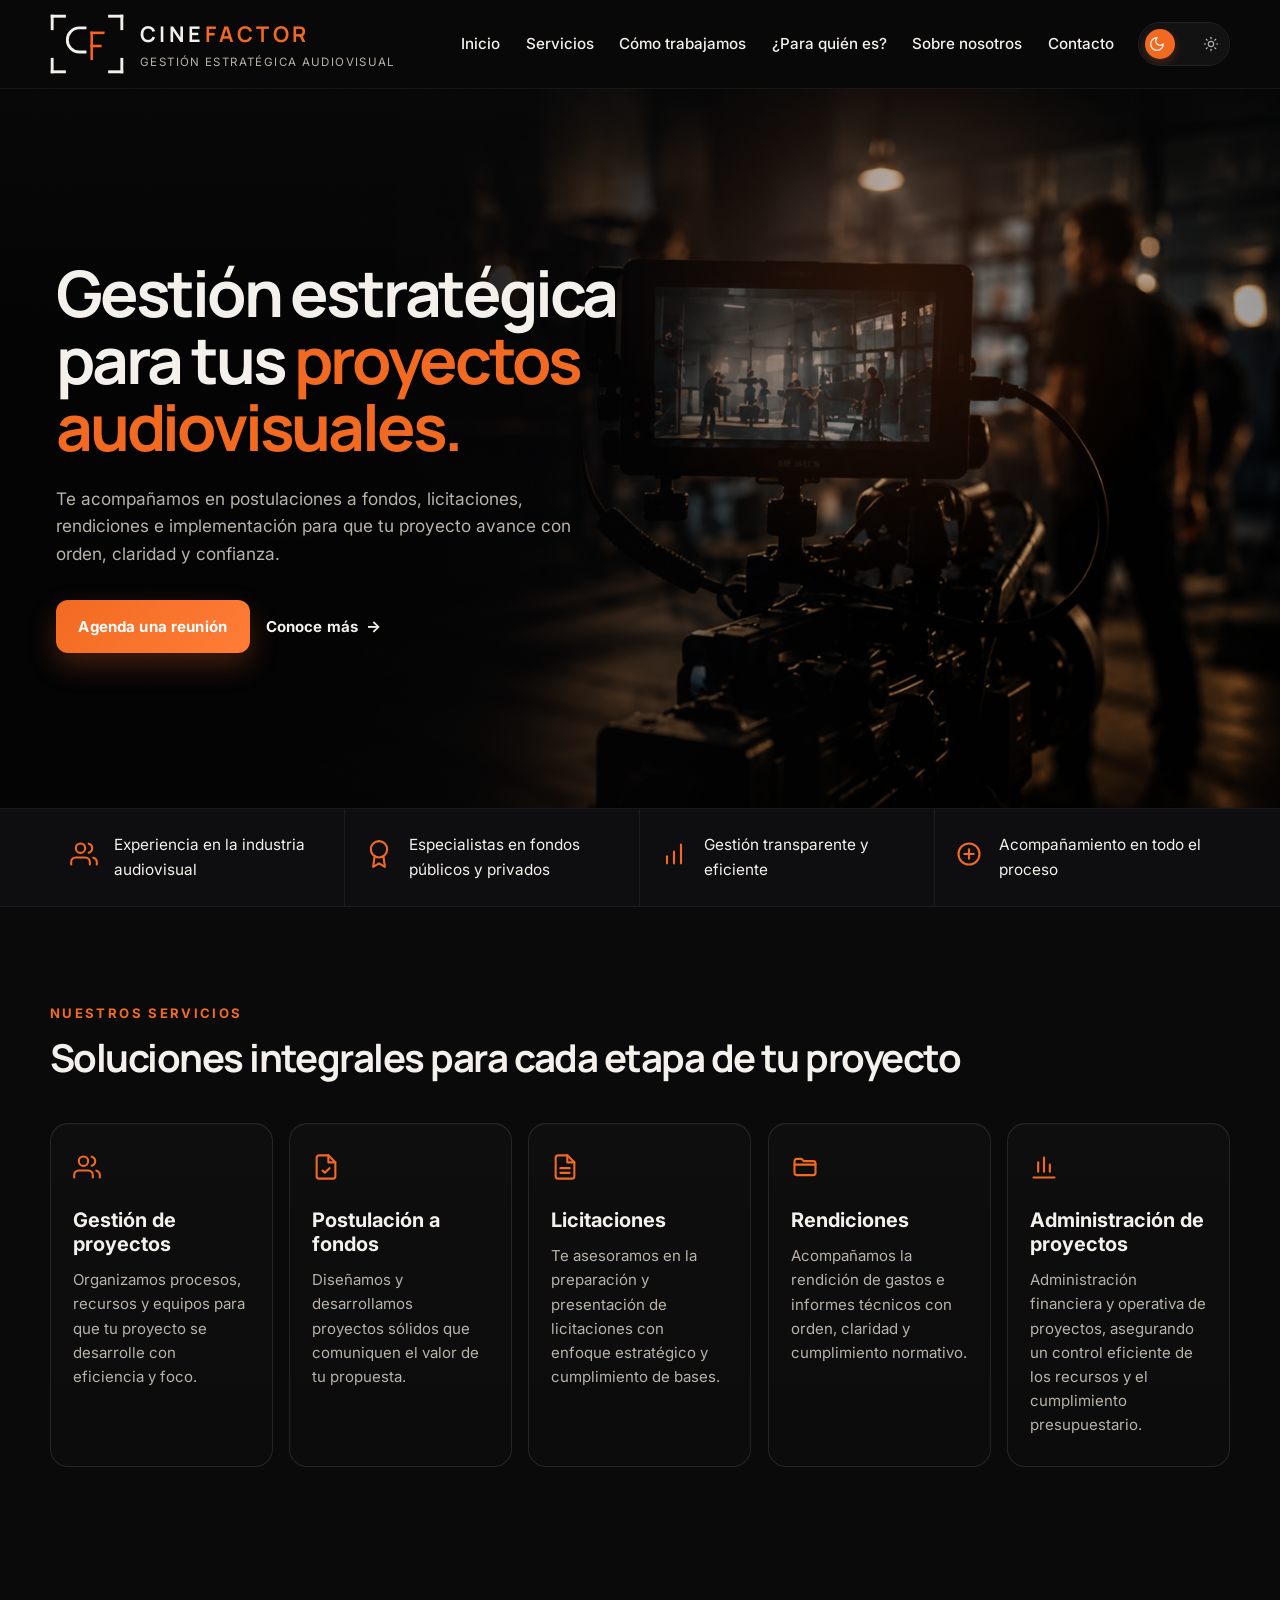
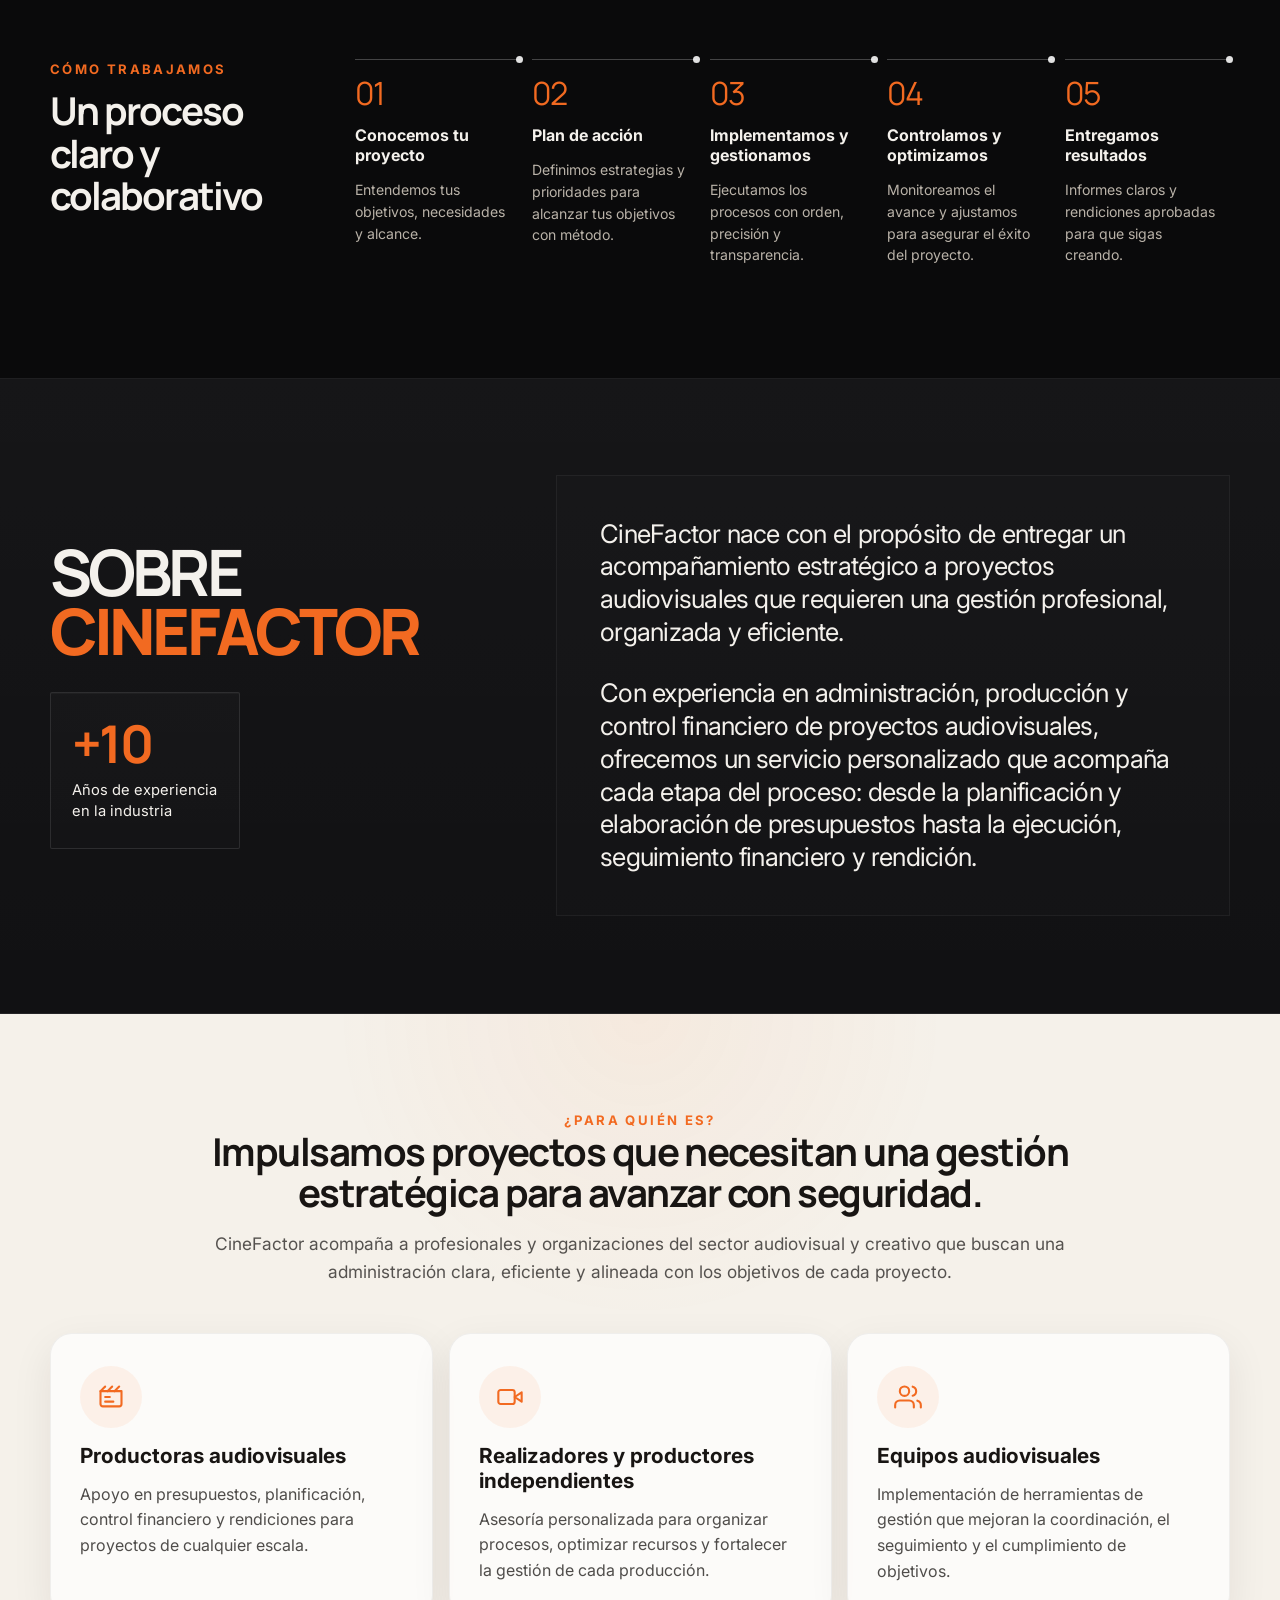
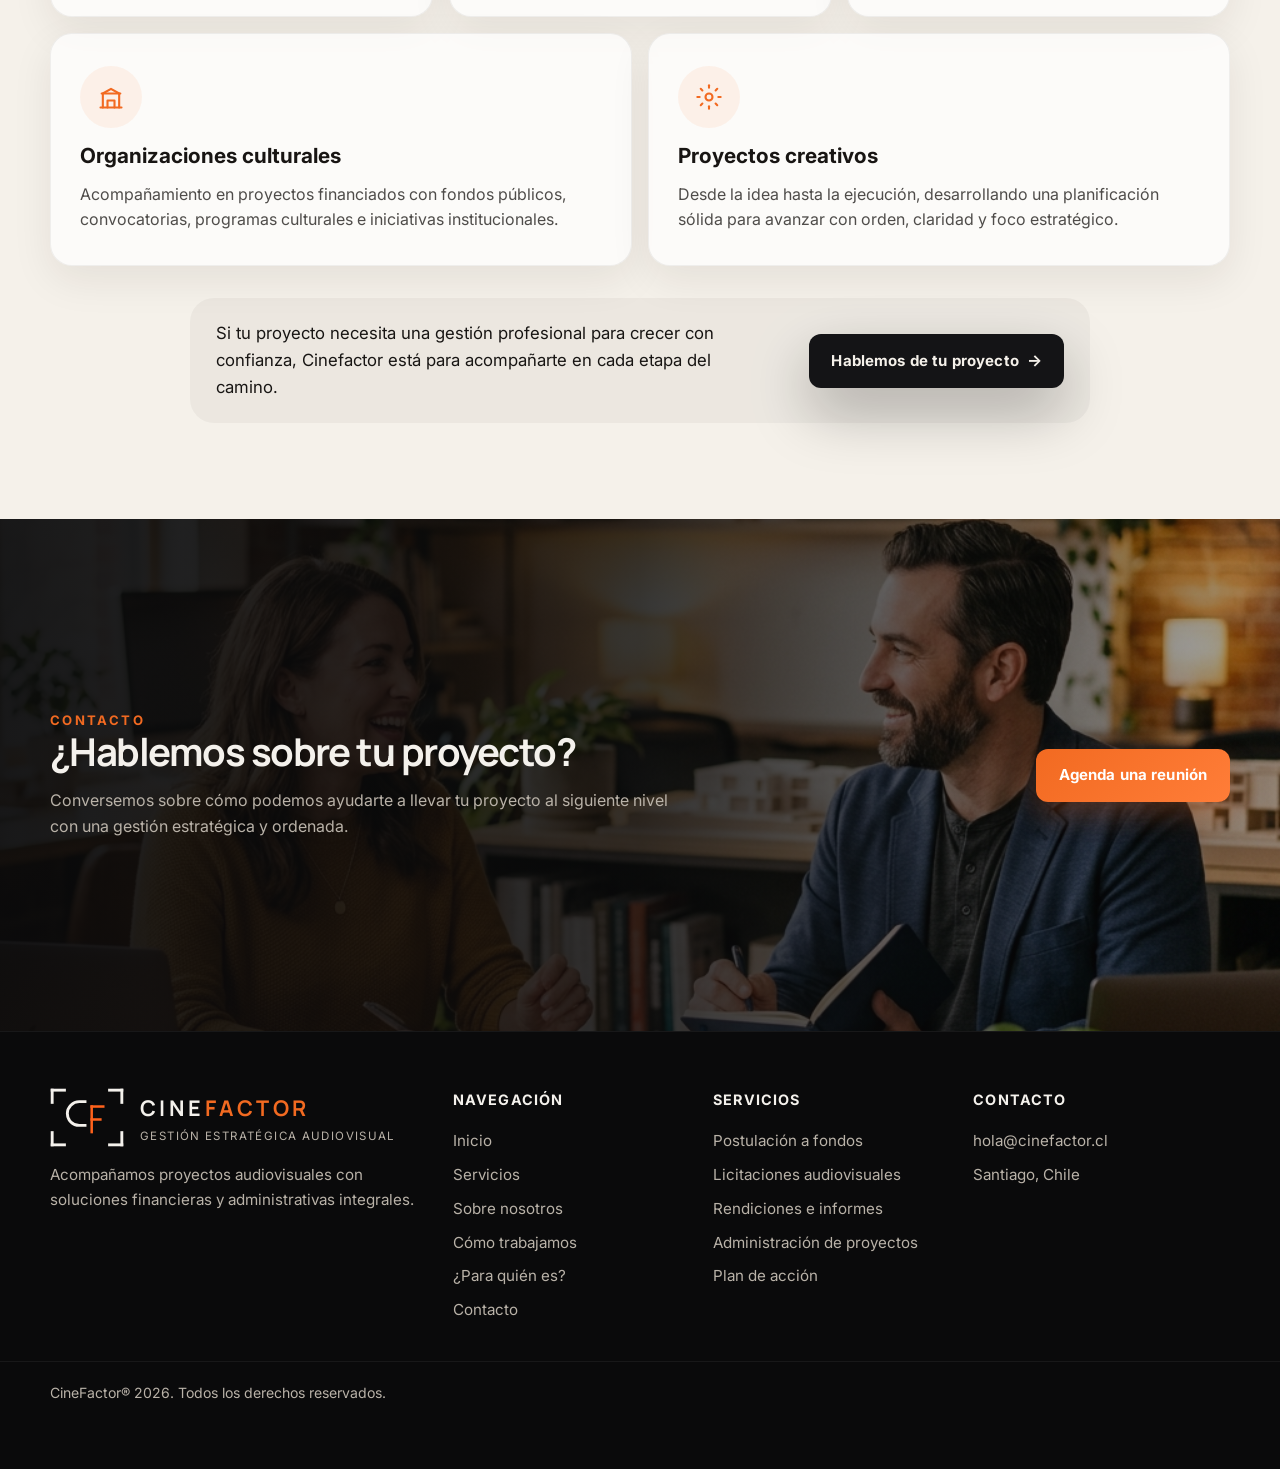
==== commit 58381f05: "Corrección de textos" ====
--- a/index.html
+++ b/index.html
@@ -123,7 +123,7 @@
             <div class="container hero-grid">
                 <div class="hero-copy">
                     <!-- <p class="eyebrow">Gestión estratégica audiovisual</p> -->
-                    <h1>Gestión estratégica para que tus <span>proyectos audiovisuales.</span></h1>
+                    <h1>Gestión estratégica para tus <span>proyectos audiovisuales.</span></h1>
                     <p class="hero-description">
                         Te acompañamos en postulaciones a fondos, licitaciones, rendiciones e implementación para que tu proyecto avance con orden, claridad y confianza.
                     </p>
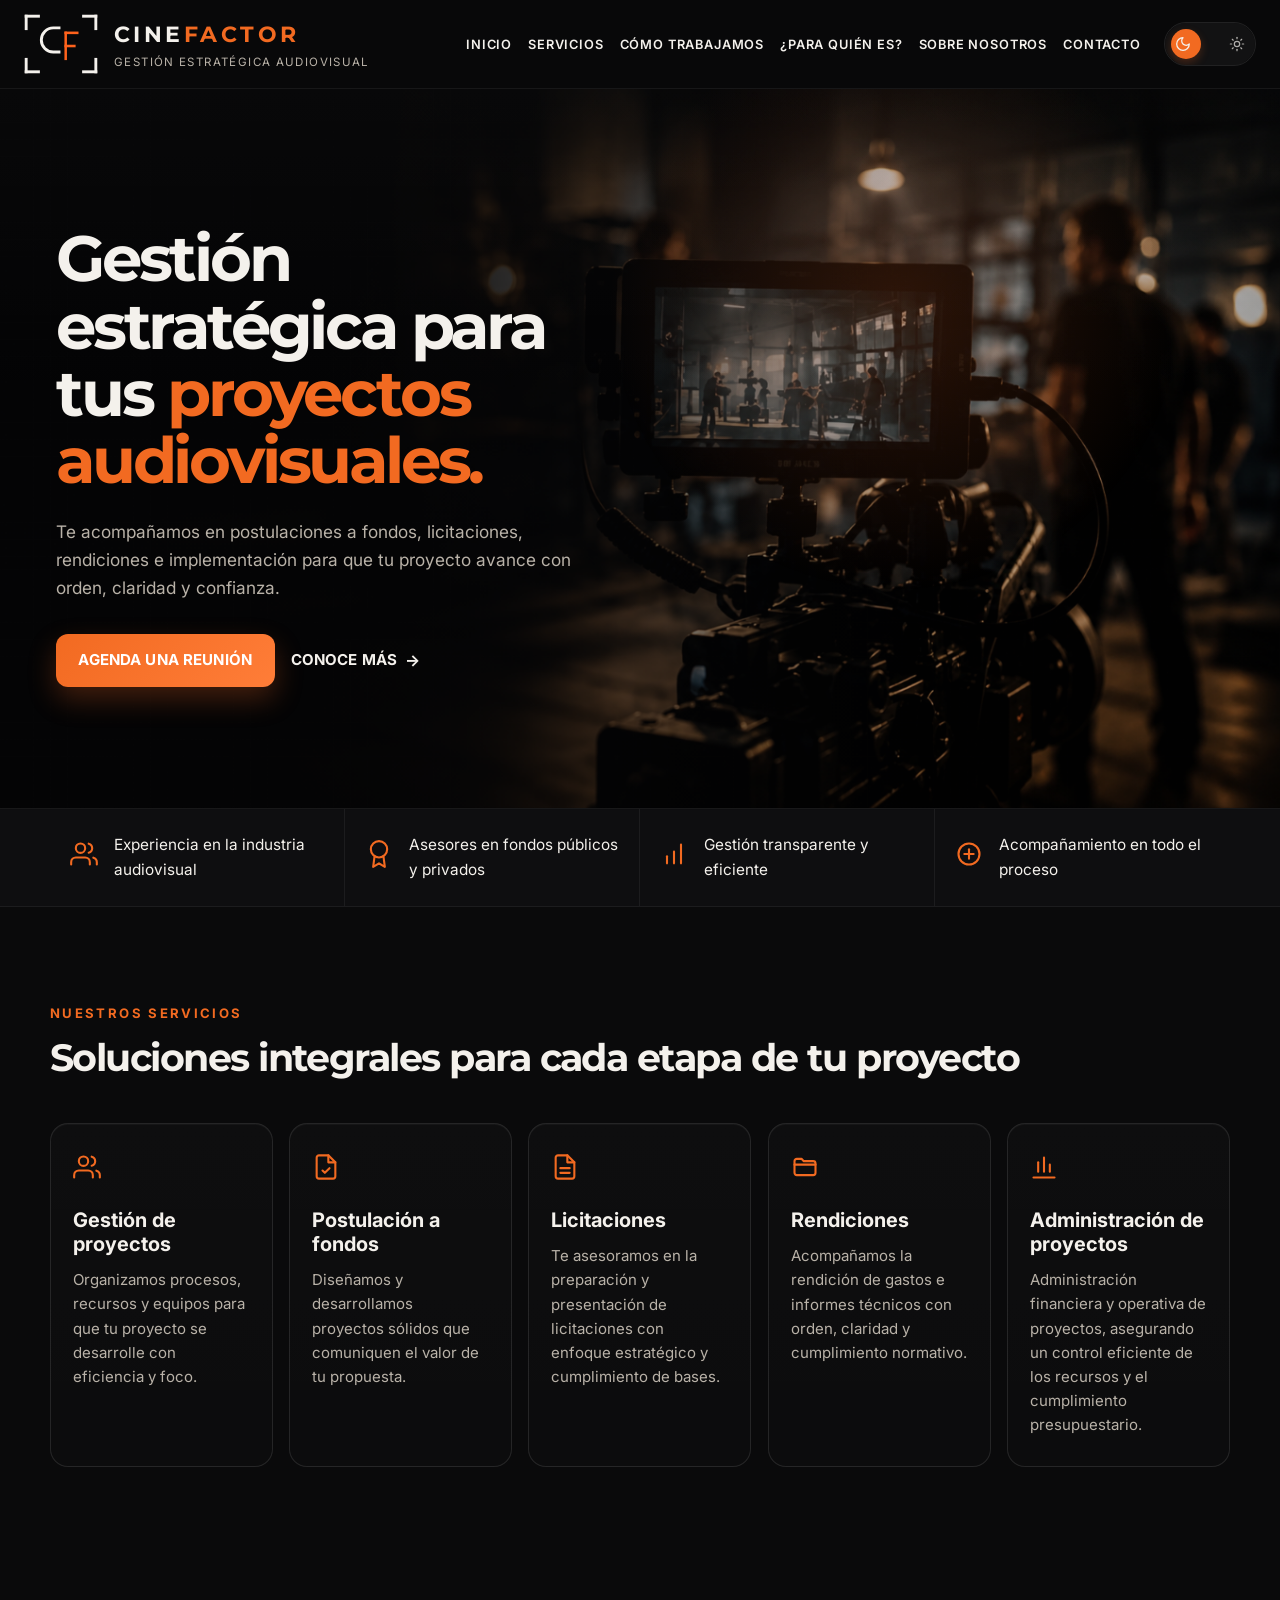
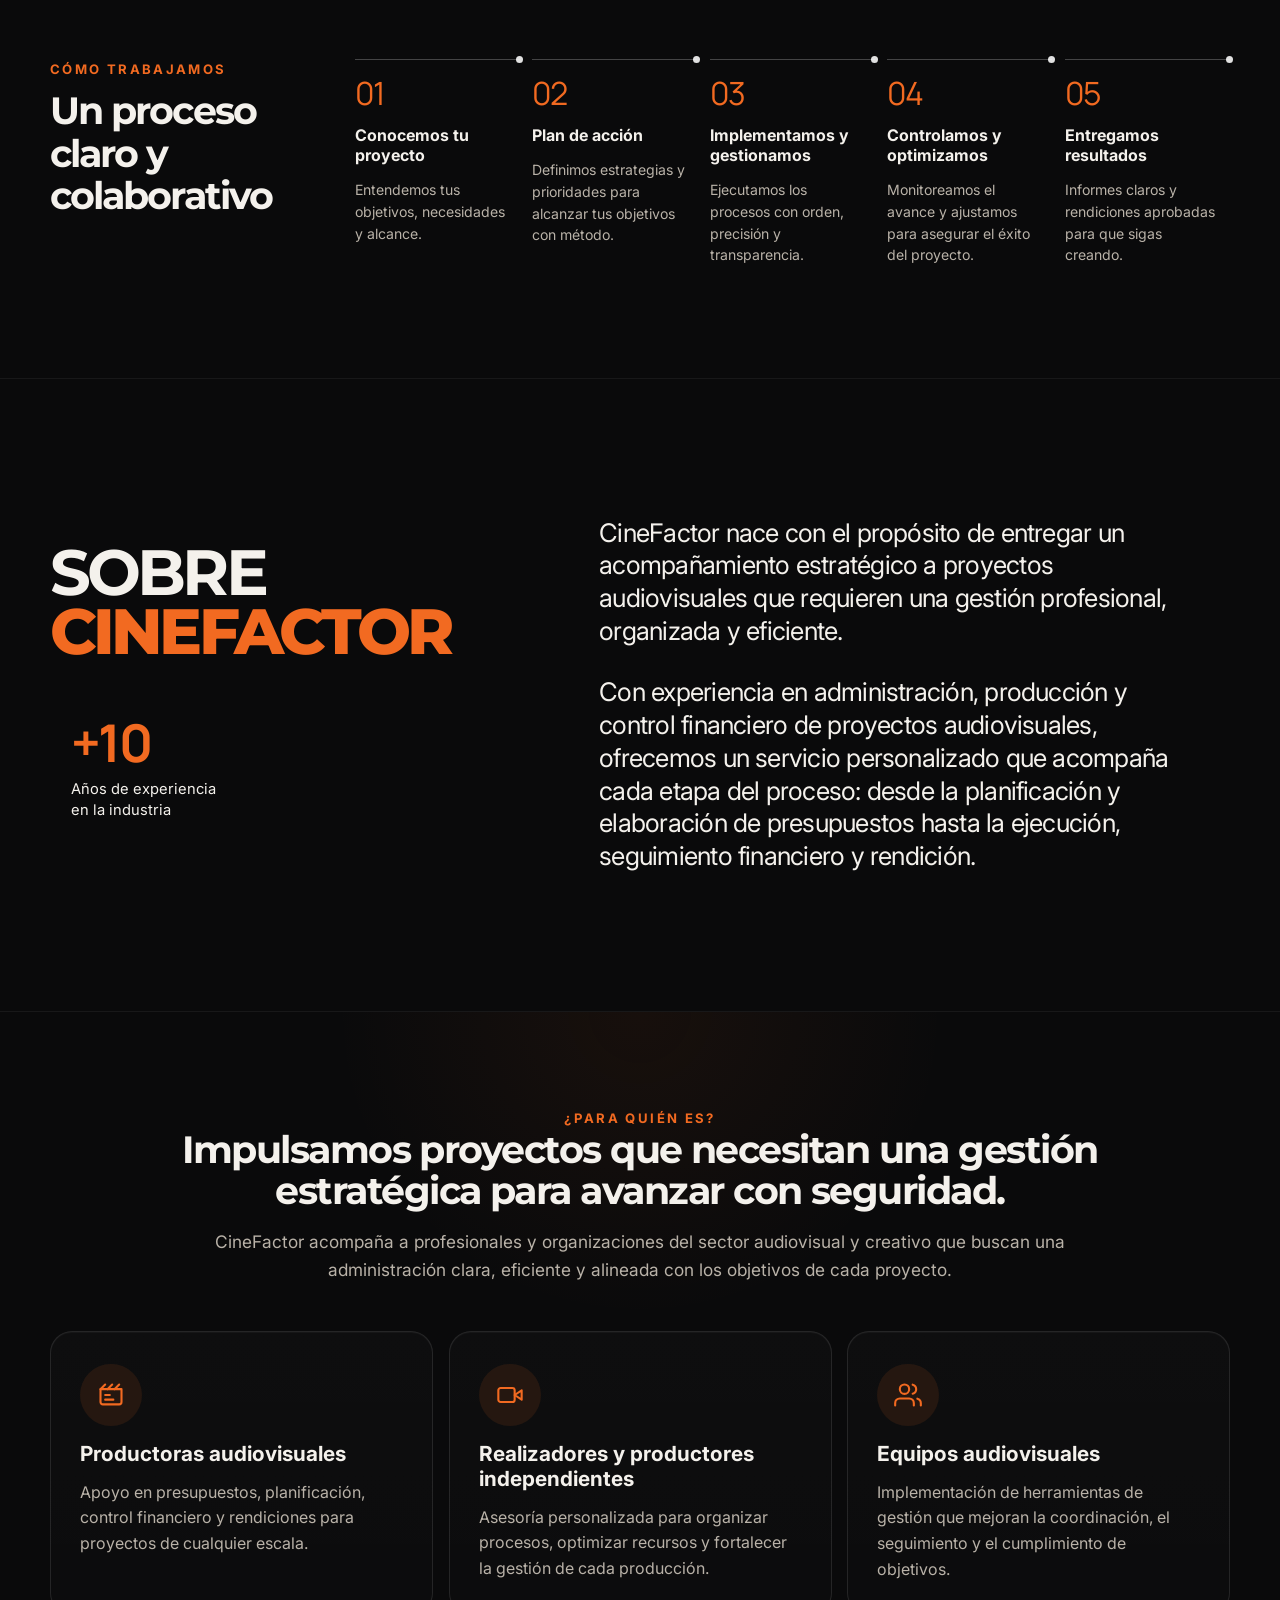
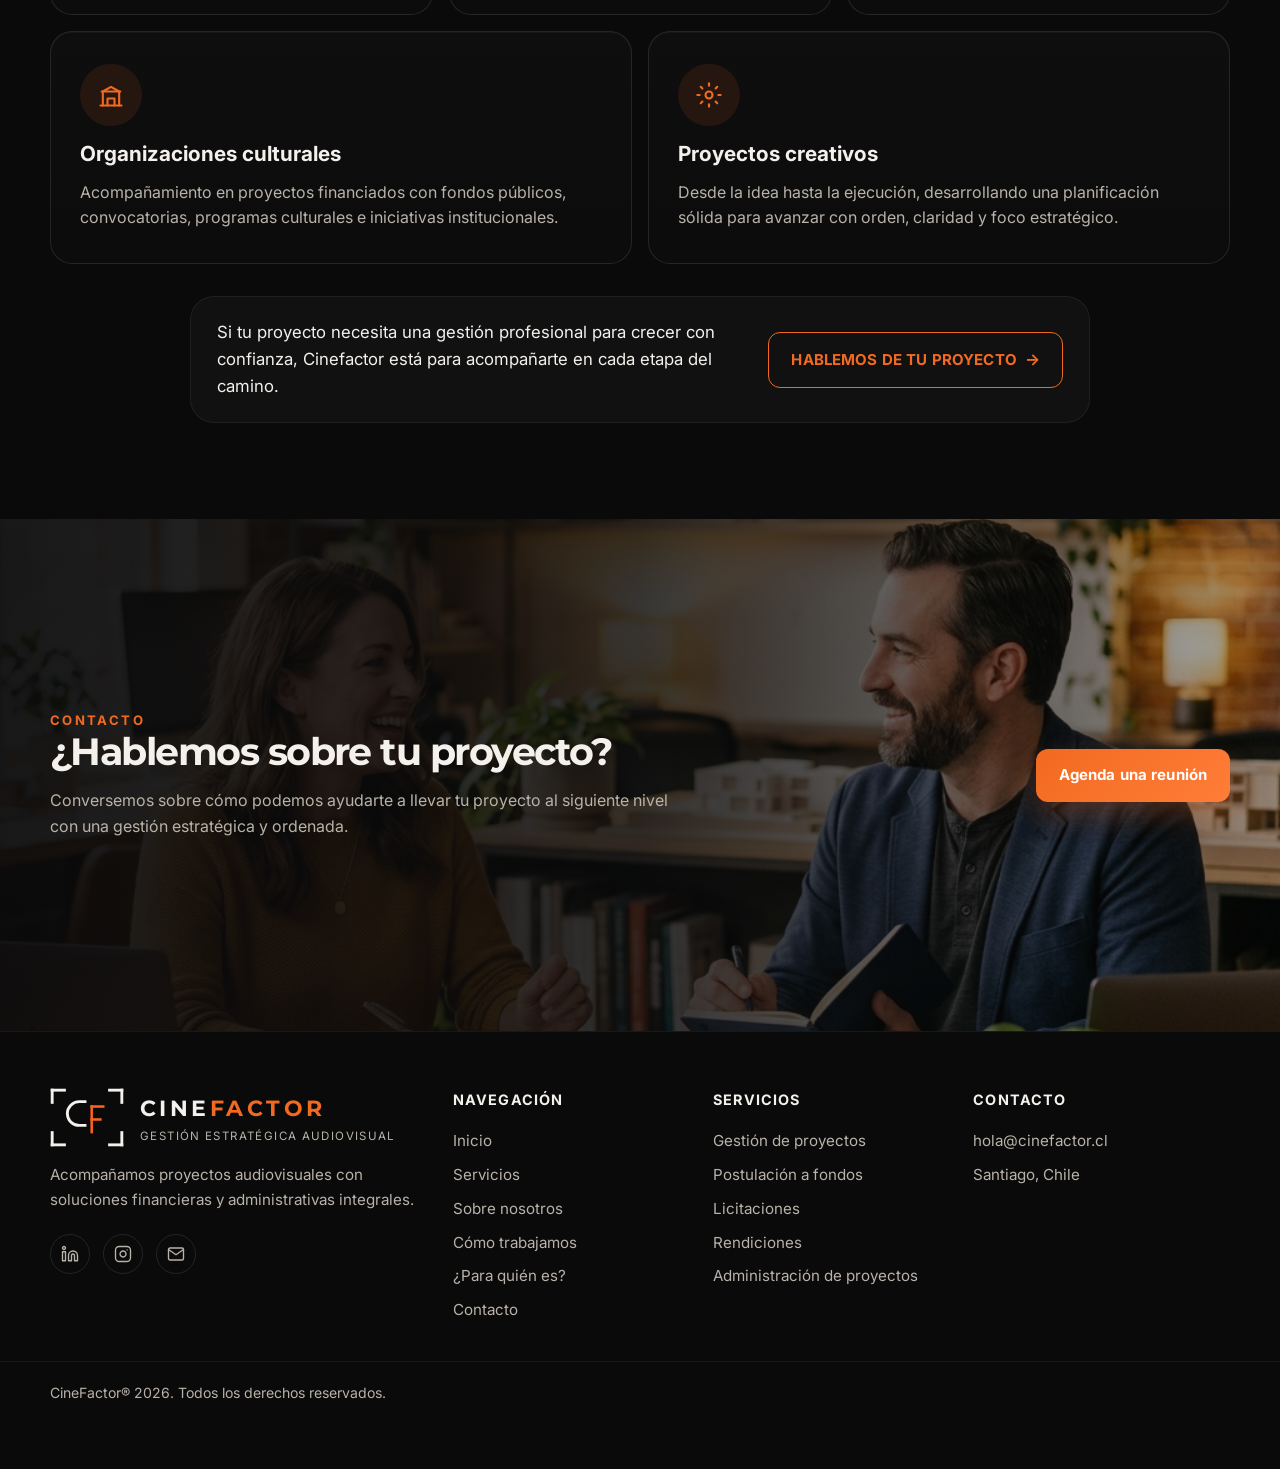
==== commit 2bcb3e9d: "Ultimos cambios solicitados" ====
--- a/index.html
+++ b/index.html
@@ -33,7 +33,7 @@
     <link rel="preconnect" href="https://fonts.googleapis.com">
     <link rel="preconnect" href="https://fonts.gstatic.com" crossorigin>
     <link
-        href="https://fonts.googleapis.com/css2?family=Inter:wght@400;500;600;700&family=Manrope:wght@600;700;800&display=swap"
+        href="https://fonts.googleapis.com/css2?family=Inter:wght@400;500;600;700&family=Montserrat:wght@600;700;800&family=Manrope:wght@600;700;800&display=swap"
         rel="stylesheet">
 
     <link href="css/style.css?v=2.0" rel="stylesheet">
@@ -128,8 +128,8 @@
                         Te acompañamos en postulaciones a fondos, licitaciones, rendiciones e implementación para que tu proyecto avance con orden, claridad y confianza.
                     </p>
                     <div class="hero-actions">
-                        <a href="#contacto" class="btn btn-primary">Agenda una reunión</a>
-                        <a href="#servicios" class="btn btn-link">Conoce más</a>
+                        <a href="#contacto" class="btn btn-primary">AGENDA UNA REUNIÓN</a>
+                        <a href="#servicios" class="btn btn-link">CONOCE MÁS</a>
                     </div>
                 </div>
             </div>
@@ -155,7 +155,7 @@
                             <path d="M8.21 13.89 7 23l5-3 5 3-1.21-9.12"></path>
                         </svg>
                     </div>
-                    <p>Especialistas en fondos públicos y privados</p>
+                    <p>Asesores en fondos públicos y privados</p>
                 </article>
                 <article class="value-item">
                     <div class="value-icon">
@@ -400,7 +400,7 @@
 
                 <div class="audience-cta" data-reveal>
                     <p>Si tu proyecto necesita una gestión profesional para crecer con confianza, Cinefactor está para acompañarte en cada etapa del camino.</p>
-                    <a href="#contacto" class="btn btn-dark">Hablemos de tu proyecto</a>
+                    <a href="#contacto" class="btn btn-dark">HABLEMOS DE TU PROYECTO</a>
                 </div>
             </div>
         </section>
@@ -433,6 +433,28 @@
                     </span>
                 </a>
                 <p>Acompañamos proyectos audiovisuales con soluciones financieras y administrativas integrales.</p>
+                <div class="footer-socials">
+                    <a href="https://www.linkedin.com/" target="_blank" rel="noopener noreferrer" aria-label="LinkedIn">
+                        <svg viewBox="0 0 24 24" fill="none" stroke="currentColor" stroke-width="1.8" stroke-linecap="round" stroke-linejoin="round">
+                            <path d="M16 8a6 6 0 0 1 6 6v7h-4v-7a2 2 0 0 0-2-2 2 2 0 0 0-2 2v7h-4v-7a6 6 0 0 1 6-6z"></path>
+                            <rect x="2" y="9" width="4" height="12"></rect>
+                            <circle cx="4" cy="4" r="2"></circle>
+                        </svg>
+                    </a>
+                    <a href="https://www.instagram.com/" target="_blank" rel="noopener noreferrer" aria-label="Instagram">
+                        <svg viewBox="0 0 24 24" fill="none" stroke="currentColor" stroke-width="1.8" stroke-linecap="round" stroke-linejoin="round">
+                            <rect x="2" y="2" width="20" height="20" rx="5" ry="5"></rect>
+                            <path d="M16 11.37A4 4 0 1 1 12.63 8 4 4 0 0 1 16 11.37z"></path>
+                            <line x1="17.5" y1="6.5" x2="17.51" y2="6.5"></line>
+                        </svg>
+                    </a>
+                    <a href="mailto:hola@cinefactor.cl" aria-label="Correo electrónico">
+                        <svg viewBox="0 0 24 24" fill="none" stroke="currentColor" stroke-width="1.8" stroke-linecap="round" stroke-linejoin="round">
+                            <path d="M4 4h16c1.1 0 2 .9 2 2v12c0 1.1-.9 2-2 2H4c-1.1 0-2-.9-2-2V6c0-1.1.9-2 2-2z"></path>
+                            <polyline points="22,6 12,13 2,6"></polyline>
+                        </svg>
+                    </a>
+                </div>
             </div>
 
             <div class="footer-nav">
@@ -447,11 +469,11 @@
 
             <div class="footer-nav">
                 <h3>Servicios</h3>
+                <span>Gestión de proyectos</span>
                 <span>Postulación a fondos</span>
-                <span>Licitaciones audiovisuales</span>
-                <span>Rendiciones e informes</span>
+                <span>Licitaciones</span>
+                <span>Rendiciones</span>
                 <span>Administración de proyectos</span>
-                <span>Plan de acción</span>
             </div>
 
             <div class="footer-contact">
--- a/css/style.css
+++ b/css/style.css
@@ -120,12 +120,18 @@
     backdrop-filter: blur(18px);
 }
 
+.site-header .container {
+    width: 100%;
+    max-width: none;
+    padding: 0 2rem;
+}
+
 .navbar {
     min-height: 88px;
     display: flex;
     align-items: center;
     justify-content: space-between;
-    gap: 2rem;
+    gap: 1rem;
 }
 
 .brand {
@@ -133,6 +139,8 @@
     align-items: center;
     gap: 1rem;
     text-decoration: none;
+    margin-left: 0;
+    flex: 0 0 auto;
 }
 
 .brand-mark {
@@ -148,7 +156,7 @@
 }
 
 .brand-name {
-    font-family: "Manrope", sans-serif;
+    font-family: "Montserrat", sans-serif;
     font-size: 1.35rem;
     font-weight: 700;
     letter-spacing: 0.16em;
@@ -172,7 +180,9 @@
 .nav-panel {
     display: flex;
     align-items: center;
-    gap: 1.5rem;
+    gap: 1.15rem;
+    margin-left: auto;
+    transform: none;
 }
 
 .theme-toggle {
@@ -183,6 +193,8 @@
     cursor: pointer;
     color: var(--toggle-label);
     overflow: hidden;
+    margin-left: 0.7rem;
+    flex: 0 0 auto;
 }
 
 .theme-toggle-track {
@@ -240,15 +252,72 @@
     list-style: none;
     display: flex;
     align-items: center;
-    gap: 1.6rem;
+    gap: 1.2rem;
 }
 
 .nav-links a {
     color: var(--text-primary);
     text-decoration: none;
-    font-size: 0.95rem;
-    font-weight: 500;
+    font-size: 0.84rem;
+    font-weight: 600;
+    letter-spacing: 0.08em;
+    text-transform: uppercase;
+    white-space: nowrap;
     transition: color 0.2s ease;
+}
+
+@media (max-width: 1280px) {
+    .site-header .container {
+        padding: 0 1.5rem;
+    }
+
+    .nav-panel {
+        gap: 0.95rem;
+    }
+
+    .nav-links {
+        gap: 1rem;
+    }
+
+    .nav-links a {
+        font-size: 0.8rem;
+        letter-spacing: 0.065em;
+    }
+
+    .theme-toggle {
+        margin-left: 0.5rem;
+    }
+}
+
+@media (max-width: 1120px) {
+    .brand-mark {
+        width: 68px;
+    }
+
+    .brand-name {
+        font-size: 1.24rem;
+    }
+
+    .brand-tagline {
+        font-size: 0.68rem;
+    }
+
+    .nav-panel {
+        gap: 0.8rem;
+    }
+
+    .nav-links {
+        gap: 0.85rem;
+    }
+
+    .nav-links a {
+        font-size: 0.76rem;
+        letter-spacing: 0.055em;
+    }
+
+    .theme-toggle-track {
+        min-width: 84px;
+    }
 }
 
 .nav-links a:hover,
@@ -301,6 +370,7 @@
     font-size: 0.94rem;
     font-weight: 700;
     letter-spacing: 0.01em;
+    white-space: nowrap;
     transition: transform 0.2s ease, background 0.2s ease, border-color 0.2s ease, color 0.2s ease;
 }
 
@@ -393,7 +463,7 @@
 
 .hero h1 {
     margin-top: 1rem;
-    font-family: "Manrope", sans-serif;
+    font-family: "Montserrat", sans-serif;
     font-size: clamp(2.8rem, 5vw, 4.8rem);
     line-height: 1.05;
     letter-spacing: -0.05em;
@@ -481,7 +551,7 @@
 .about-copy h2,
 .audience-heading h2,
 .contact-copy h2 {
-    font-family: "Manrope", sans-serif;
+    font-family: "Montserrat", sans-serif;
     font-size: clamp(2rem, 3vw, 3.2rem);
     line-height: 1.08;
     letter-spacing: -0.04em;
@@ -530,9 +600,7 @@
 }
 
 .about-section {
-    background:
-        linear-gradient(180deg, rgba(255, 255, 255, 0.02), rgba(255, 255, 255, 0)),
-        var(--bg-surface);
+    background: var(--bg-page);
     border-top: 1px solid var(--line-soft);
     border-bottom: 1px solid var(--line-soft);
 }
@@ -553,7 +621,7 @@
 }
 
 .about-title-block h2 {
-    font-family: "Manrope", sans-serif;
+    font-family: "Montserrat", sans-serif;
     font-size: clamp(3rem, 5vw, 5.25rem);
     line-height: 0.92;
     letter-spacing: -0.06em;
@@ -574,10 +642,10 @@
 .about-stat-card {
     width: 190px;
     padding: 1.6rem 1.3rem;
-    background: var(--card-bg);
-    border: 1px solid var(--line);
+    background: transparent;
+    border: none;
     border-radius: 2px;
-    box-shadow: inset 0 1px 0 rgba(255, 255, 255, 0.03);
+    box-shadow: none;
 }
 
 .about-stat-card strong {
@@ -598,8 +666,8 @@
 }
 
 .about-copy-frame {
-    border: 1px solid var(--about-frame-border);
-    background: var(--about-frame-bg);
+    border: none;
+    background: transparent;
     padding: 2.6rem 2.7rem;
 }
 
@@ -631,7 +699,7 @@
 
 .process-intro h2 {
     margin-top: 0.65rem;
-    font-family: "Manrope", sans-serif;
+    font-family: "Montserrat", sans-serif;
     font-size: clamp(2rem, 3vw, 3rem);
     line-height: 1.1;
     letter-spacing: -0.05em;
@@ -720,8 +788,8 @@
     padding: 6rem 0;
     background:
         radial-gradient(circle at top center, rgba(242, 106, 33, 0.06), transparent 24%),
-        var(--bg-light);
-    color: var(--text-dark);
+        var(--bg-page);
+    color: var(--text-primary);
 }
 
 .audience-heading {
@@ -732,7 +800,7 @@
 
 .audience-heading p:last-child {
     margin-top: 1rem;
-    color: var(--audience-text-muted);
+    color: var(--text-secondary);
     font-size: 1.08rem;
 }
 
@@ -746,10 +814,10 @@
 .audience-card {
     grid-column: span 2;
     padding: 2rem 1.8rem;
-    background: var(--audience-card-bg);
-    border: 1px solid var(--audience-card-border);
+    background: var(--card-bg);
+    border: 1px solid var(--line);
     border-radius: 22px;
-    box-shadow: 0 14px 40px rgba(36, 25, 12, 0.08);
+    box-shadow: inset 0 1px 0 rgba(255, 255, 255, 0.03);
 }
 
 .audience-card:nth-child(4),
@@ -764,7 +832,7 @@
     place-items: center;
     border-radius: 50%;
     color: var(--accent);
-    background: rgba(242, 106, 33, 0.08);
+    background: rgba(242, 106, 33, 0.1);
 }
 
 .audience-card h3 {
@@ -775,7 +843,7 @@
 
 .audience-card p {
     margin-top: 0.8rem;
-    color: var(--audience-body-muted);
+    color: var(--text-secondary);
 }
 
 .audience-cta {
@@ -783,7 +851,8 @@
     max-width: 900px;
     padding: 1.4rem 1.6rem;
     border-radius: 24px;
-    background: var(--audience-cta-bg);
+    background: rgba(255, 255, 255, 0.03);
+    border: 1px solid var(--line-soft);
     display: flex;
     align-items: center;
     justify-content: space-between;
@@ -799,6 +868,39 @@
     background: #141416;
     color: var(--bg-light);
     box-shadow: var(--shadow);
+}
+
+body[data-theme="dark"] .btn-dark {
+    background: transparent;
+    color: var(--accent);
+    border: 1px solid var(--accent);
+    box-shadow: none;
+}
+
+body[data-theme="light"] .audience-section {
+    background:
+        radial-gradient(circle at top center, rgba(242, 106, 33, 0.06), transparent 24%),
+        var(--bg-light);
+    color: var(--text-dark);
+}
+
+body[data-theme="light"] .audience-heading p:last-child {
+    color: var(--audience-text-muted);
+}
+
+body[data-theme="light"] .audience-card {
+    background: var(--audience-card-bg);
+    border: 1px solid var(--audience-card-border);
+    box-shadow: 0 14px 40px rgba(36, 25, 12, 0.08);
+}
+
+body[data-theme="light"] .audience-card p {
+    color: var(--audience-body-muted);
+}
+
+body[data-theme="light"] .audience-cta {
+    background: var(--audience-cta-bg);
+    border-color: transparent;
 }
 
 .contact-section {
@@ -878,6 +980,39 @@
     margin-bottom: 1rem;
 }
 
+.footer-socials {
+    margin-top: 1.35rem;
+    display: flex;
+    align-items: center;
+    gap: 0.8rem;
+}
+
+.footer-socials a {
+    width: 40px;
+    height: 40px;
+    display: inline-flex;
+    align-items: center;
+    justify-content: center;
+    border-radius: 50%;
+    border: 1px solid var(--line);
+    color: var(--text-secondary);
+    text-decoration: none;
+    transition: color 0.2s ease, border-color 0.2s ease, background 0.2s ease, transform 0.2s ease;
+}
+
+.footer-socials a:hover,
+.footer-socials a:focus-visible {
+    color: var(--accent);
+    border-color: rgba(242, 106, 33, 0.5);
+    background: rgba(242, 106, 33, 0.06);
+    transform: translateY(-2px);
+}
+
+.footer-socials svg {
+    width: 18px;
+    height: 18px;
+}
+
 .footer-brand p,
 .footer-nav a,
 .footer-nav span,
@@ -983,6 +1118,10 @@
 }
 
 @media (max-width: 900px) {
+    .site-header .container {
+        padding: 0 1rem;
+    }
+
     .menu-toggle {
         display: inline-flex;
     }
@@ -1003,6 +1142,7 @@
         pointer-events: none;
         transform: translateY(-10px);
         transition: opacity 0.25s ease, transform 0.25s ease;
+        margin-left: 0;
     }
 
     .nav-panel.open {
